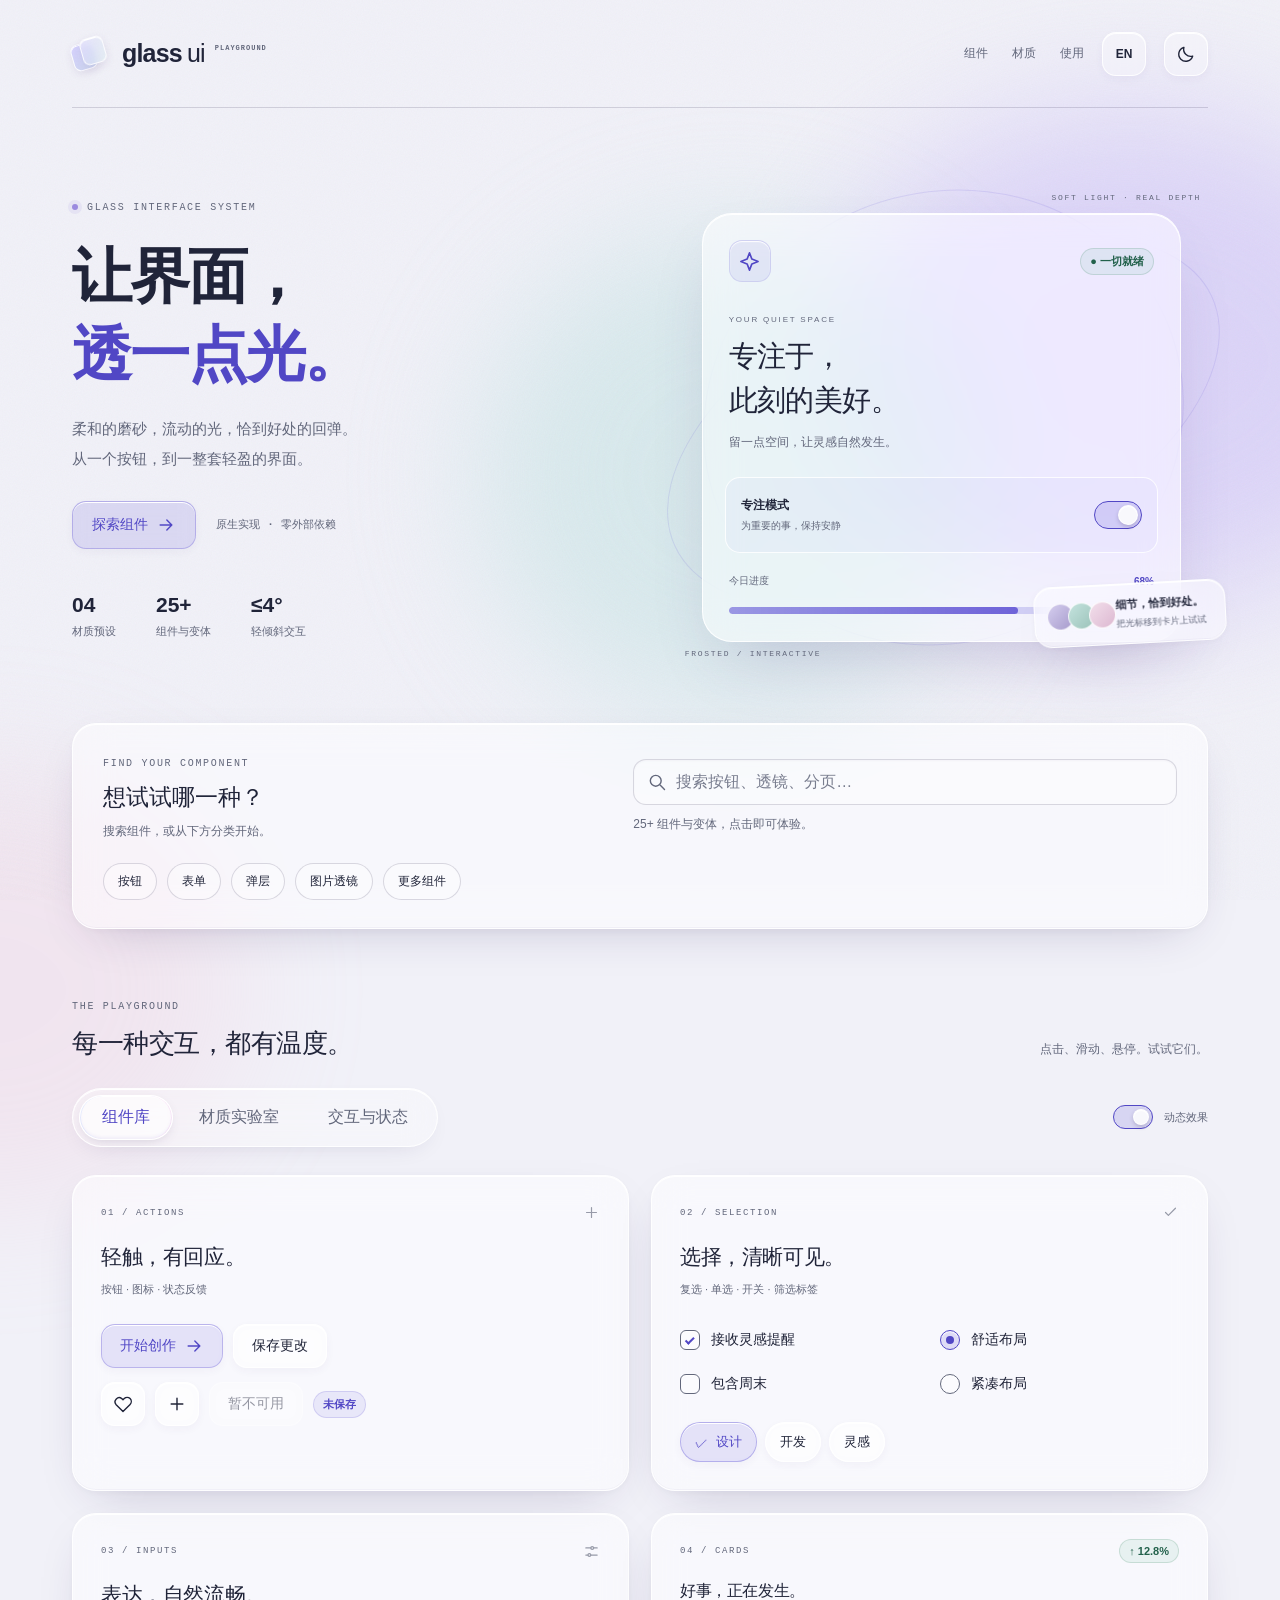
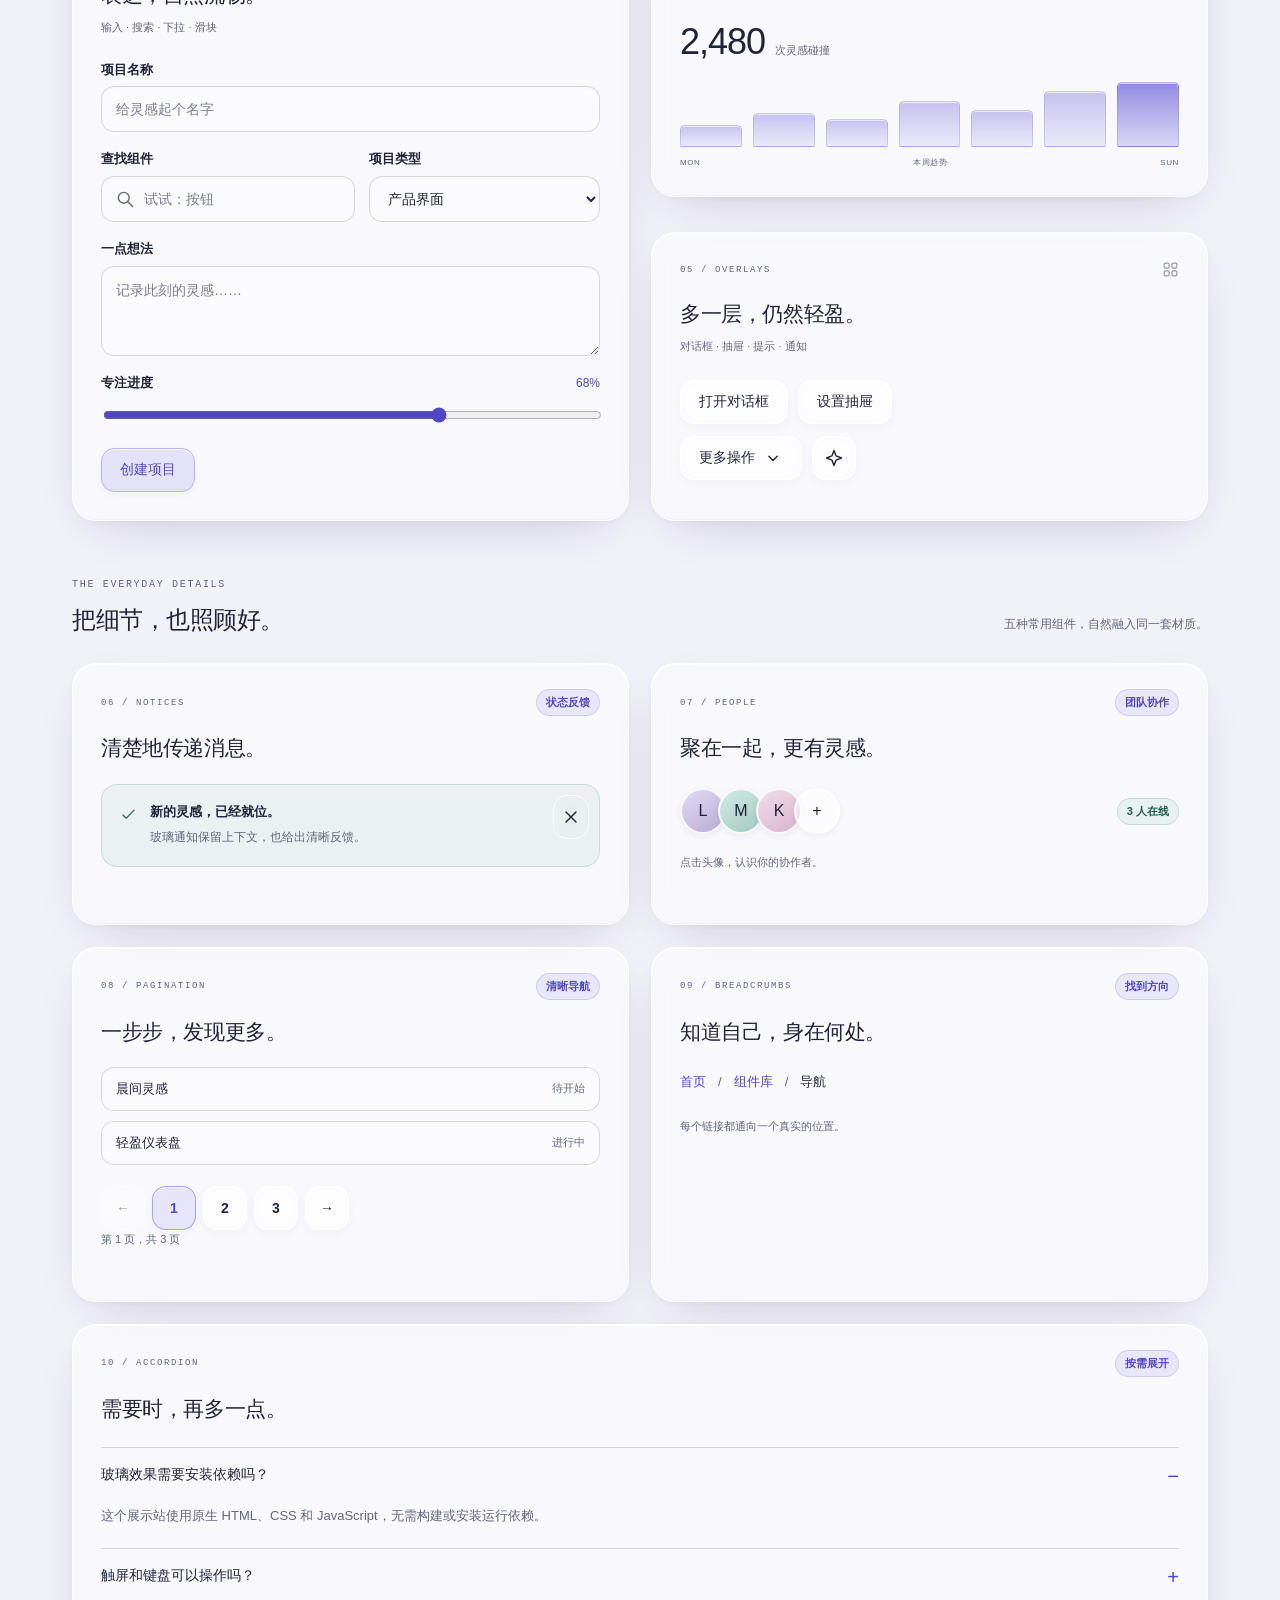
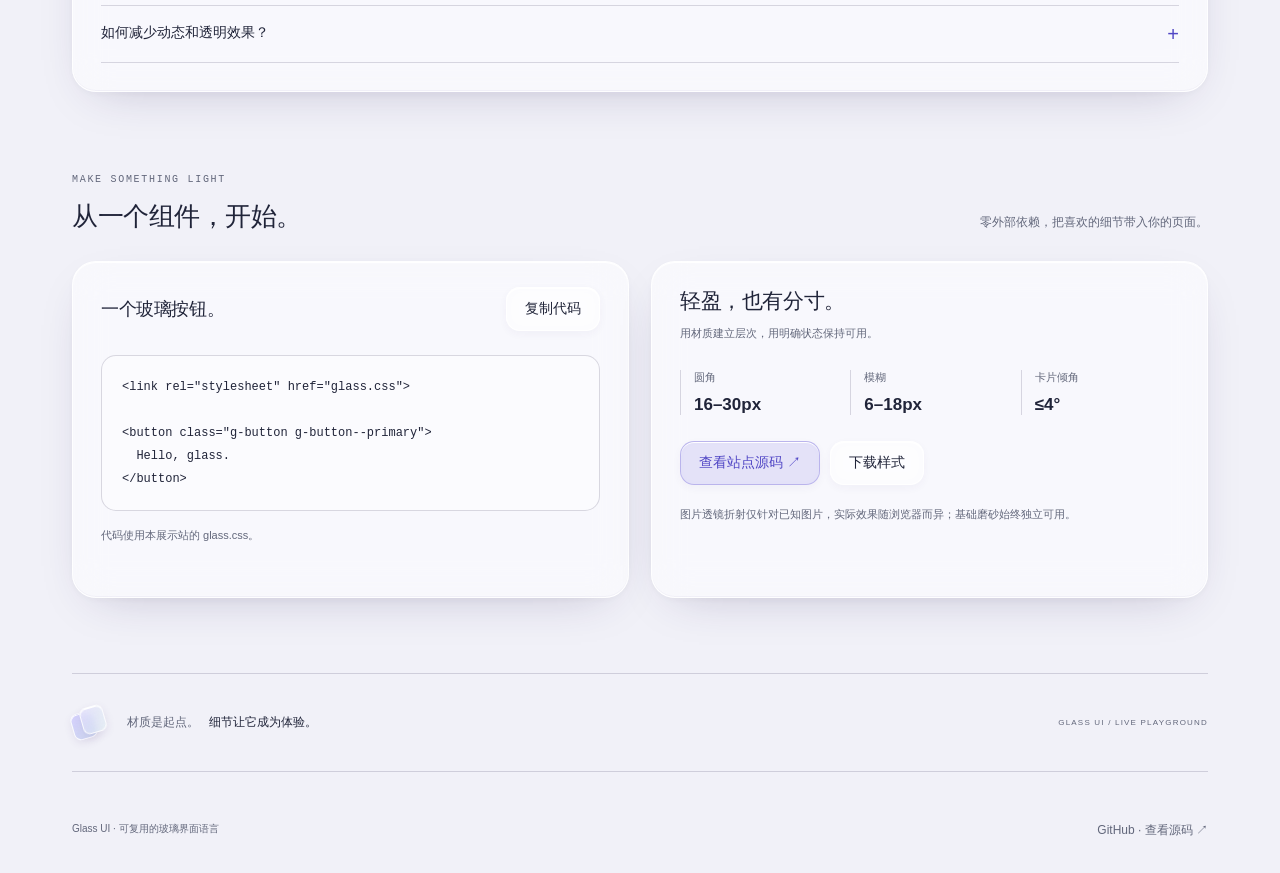
==== docs/index.html @ f2fa5963 "Publish bilingual glass component showcase for GitHub Pages" ====
<!doctype html>
<html lang="zh-CN" data-theme="light" data-material="frosted">
<head>
  <meta charset="utf-8">
  <meta name="viewport" content="width=device-width,initial-scale=1">
  <meta name="color-scheme" content="light dark">
  <meta name="description" content="Glass UI：可交互的磨砂、液态与染色玻璃组件样板。">
  <title>Glass UI · 玻璃组件交互展厅</title>
  <link rel="icon" href="data:image/svg+xml,%3Csvg xmlns='http://www.w3.org/2000/svg' viewBox='0 0 40 40'%3E%3Crect x='6' y='6' width='28' height='28' rx='9' fill='%23887be0'/%3E%3Cpath d='M13 21h14M20 14v14' stroke='white' stroke-width='2'/%3E%3C/svg%3E">
  <link rel="stylesheet" href="glass.css">
  <link rel="stylesheet" href="demo.css">
  <link rel="stylesheet" href="site.css">
  <script src="lens-map.js" defer></script>
  <script src="glass.js" defer></script>
  <script src="image-lens.js" defer></script>
  <script src="demo.js" defer></script>
  <script src="locale.js" defer></script>
  <script src="site.js" defer></script>
</head>
<body>
  <svg class="icon-sprite" aria-hidden="true" xmlns="http://www.w3.org/2000/svg">
    <symbol id="i-arrow" viewBox="0 0 24 24"><path d="M5 12h14m-6-6 6 6-6 6"/></symbol>
    <symbol id="i-spark" viewBox="0 0 24 24"><path d="m12 3 2.5 6.5L21 12l-6.5 2.5L12 21l-2.5-6.5L3 12l6.5-2.5Z"/></symbol>
    <symbol id="i-sun" viewBox="0 0 24 24"><circle cx="12" cy="12" r="4"/><path d="M12 2v2m0 16v2M2 12h2m16 0h2M5 5l1 1m12 12 1 1M5 19l1-1M18 6l1-1"/></symbol>
    <symbol id="i-moon" viewBox="0 0 24 24"><path d="M20 14.5A8.5 8.5 0 0 1 9.5 4 8.5 8.5 0 1 0 20 14.5Z"/></symbol>
    <symbol id="i-search" viewBox="0 0 24 24"><circle cx="10.5" cy="10.5" r="6.5"/><path d="m16 16 5 5"/></symbol>
    <symbol id="i-heart" viewBox="0 0 24 24"><path d="M20.5 5.5a5 5 0 0 0-7 0L12 7l-1.5-1.5a5 5 0 0 0-7 7L12 21l8.5-8.5a5 5 0 0 0 0-7Z"/></symbol>
    <symbol id="i-plus" viewBox="0 0 24 24"><path d="M5 12h14M12 5v14"/></symbol>
    <symbol id="i-check" viewBox="0 0 24 24"><path d="m5 12 4 4L19 6"/></symbol>
    <symbol id="i-sliders" viewBox="0 0 24 24"><path d="M4 7h7m4 0h5M4 17h3m4 0h9"/><circle cx="13" cy="7" r="2"/><circle cx="9" cy="17" r="2"/></symbol>
    <symbol id="i-grid" viewBox="0 0 24 24"><rect x="3" y="3" width="7" height="7" rx="2"/><rect x="14" y="3" width="7" height="7" rx="2"/><rect x="3" y="14" width="7" height="7" rx="2"/><rect x="14" y="14" width="7" height="7" rx="2"/></symbol>
    <symbol id="i-chevron" viewBox="0 0 24 24"><path d="m7 10 5 5 5-5"/></symbol>
    <symbol id="i-close" viewBox="0 0 24 24"><path d="m6 6 12 12M18 6 6 18"/></symbol>
  </svg>
  <div class="ambient" aria-hidden="true"><i></i><i></i><i></i></div>
  <a class="skip-link g-button" href="#showcase">跳到组件展示</a>
  <div class="page-shell">
    <header class="site-header">
      <a href="#top" class="wordmark" aria-label="Glass UI 首页"><span class="brand-mark" aria-hidden="true"><i></i><i></i></span>glass<span class="wordmark-light">ui</span><span class="version">PLAYGROUND</span></a>
      <div class="header-right"><nav class="header-nav" aria-label="主导航"><a href="#showcase" data-open-panel="components">组件</a><a href="#showcase" data-open-panel="materials">材质</a><a href="#usage">使用</a></nav><button class="g-button language-button" id="language-toggle" type="button" lang="en" aria-label="Switch to English">EN</button><button class="g-icon-button" id="theme-toggle" type="button" aria-label="切换深色主题" aria-pressed="false"><svg class="g-icon"><use href="#i-moon"/></svg></button></div>
    </header>
    <main id="top">
      <section class="hero" aria-labelledby="hero-title">
        <div class="hero-copy">
          <span class="eyebrow"><i></i> GLASS INTERFACE SYSTEM</span>
          <h1 id="hero-title">让界面，<br><span>透一点光。</span></h1>
          <p class="hero-description">柔和的磨砂，流动的光，恰到好处的回弹。<br>从一个按钮，到一整套轻盈的界面。</p>
          <div class="hero-actions"><a href="#showcase" class="g-button g-button--primary">探索组件 <svg class="g-icon"><use href="#i-arrow"/></svg></a><span class="hero-meta">原生实现 <b>·</b> 零外部依赖</span></div>
          <div class="hero-stats"><div><strong>04</strong><span>材质预设</span></div><div><strong>25+</strong><span>组件与变体</span></div><div><strong>≤4°</strong><span>轻倾斜交互</span></div></div>
        </div>
        <div class="hero-preview" aria-label="玻璃卡片交互预览">
          <div class="orbit orbit-one" aria-hidden="true"></div><div class="orbit orbit-two" aria-hidden="true"></div>
          <span class="floating-note note-top">SOFT LIGHT · REAL DEPTH</span>
          <div data-glass-card id="hero-card">
            <article class="glass focus-card" data-glass-face>
              <span class="glass__light" aria-hidden="true"></span><span class="glass__edge" aria-hidden="true"></span>
              <div class="glass__content">
                <div class="row between"><span class="app-icon"><svg class="g-icon"><use href="#i-spark"/></svg></span><span class="g-badge g-badge--success">● 一切就绪</span></div>
                <div class="focus-copy"><span class="tiny-label">YOUR QUIET SPACE</span><h2>专注于，<br>此刻的美好。</h2><p>留一点空间，让灵感自然发生。</p></div>
                <div class="focus-setting"><div><strong>专注模式</strong><span>为重要的事，保持安静</span></div><label class="g-option"><input class="g-switch" id="focus-switch" type="checkbox" role="switch" checked aria-label="专注模式"></label></div>
                <div class="focus-progress"><div class="row between"><span>今日进度</span><strong id="focus-value">68%</strong></div><progress class="g-progress" id="focus-progress" value="68" max="100" aria-label="今日进度">68%</progress></div>
              </div>
            </article>
          </div>
          <div class="glass floating-tile"><div class="stacked-circles" aria-hidden="true"><i></i><i></i><i></i></div><div><strong>细节，恰到好处。</strong><span>把光标移到卡片上试试</span></div></div>
          <span class="floating-note note-bottom">FROSTED / INTERACTIVE</span>
        </div>
      </section>
      <section class="component-finder glass" aria-labelledby="finder-title">
        <div><span class="eyebrow">FIND YOUR COMPONENT</span><h2 id="finder-title">想试试哪一种？</h2><p>搜索组件，或从下方分类开始。</p></div>
        <div class="finder-input"><label class="sr-only" for="component-search">搜索所有组件</label><div class="g-search"><svg class="g-icon"><use href="#i-search"/></svg><input class="g-input" id="component-search" type="search" placeholder="搜索按钮、透镜、分页…" aria-controls="component-results" autocomplete="off"></div><p id="component-search-status" class="g-hint" role="status" aria-live="polite">25+ 组件与变体，点击即可体验。</p></div>
        <nav class="component-shortcuts" aria-label="组件快捷入口"><a href="#buttons-title" data-open-panel="components">按钮</a><a href="#form-title" data-open-panel="components">表单</a><a href="#overlay-title" data-open-panel="components">弹层</a><a href="#lens-experiment" data-open-panel="materials">图片透镜</a><a href="#extended-title" data-open-panel="components">更多组件</a></nav>
        <ul id="component-results" class="component-results" hidden></ul>
      </section>
      <section class="showcase" id="showcase" aria-labelledby="showcase-title">
        <div class="section-heading"><div><span class="eyebrow">THE PLAYGROUND</span><h2 id="showcase-title">每一种交互，都有温度。</h2></div><p>点击、滑动、悬停。试试它们。</p></div>
        <div class="showcase-toolbar">
          <div class="g-segment" data-glass-tabs role="tablist" aria-label="展示分类" id="main-tabs">
            <span class="g-segment__pill" data-glass-pill aria-hidden="true"></span>
            <button type="button" role="tab" id="tab-components" aria-controls="panel-components" aria-selected="true">组件库</button>
            <button type="button" role="tab" id="tab-materials" aria-controls="panel-materials" aria-selected="false" tabindex="-1">材质实验室</button>
            <button type="button" role="tab" id="tab-motion" aria-controls="panel-motion" aria-selected="false" tabindex="-1">交互与状态</button>
          </div>
          <label class="motion-control g-option"><input class="g-switch" type="checkbox" id="motion-toggle" checked role="switch"><span>动态效果</span></label>
        </div>
        <div role="tabpanel" id="panel-components" aria-labelledby="tab-components" tabindex="0">
          <div class="component-grid">
            <section class="glass specimen" aria-labelledby="buttons-title"><div class="specimen-top"><span>01 / ACTIONS</span><svg class="g-icon"><use href="#i-plus"/></svg></div><h3 id="buttons-title">轻触，有回应。</h3><p>按钮 · 图标 · 状态反馈</p>
              <div class="sample-stack"><div class="row wrap"><button class="g-button g-button--primary" type="button" data-toast="新的灵感已收藏。">开始创作 <svg class="g-icon"><use href="#i-arrow"/></svg></button><button class="g-button" type="button" id="save-button">保存更改</button></div>
              <div class="row wrap"><button class="g-icon-button" id="favorite-button" type="button" aria-label="收藏此组件" aria-pressed="false"><svg class="g-icon"><use href="#i-heart"/></svg></button><button class="g-icon-button" type="button" data-toast="已添加一个新项目。" aria-label="添加项目"><svg class="g-icon"><use href="#i-plus"/></svg></button><button class="g-button" type="button" disabled>暂不可用</button><span class="g-badge" id="saved-state">未保存</span></div></div>
            </section>
            <section class="glass specimen" aria-labelledby="options-title"><div class="specimen-top"><span>02 / SELECTION</span><svg class="g-icon"><use href="#i-check"/></svg></div><h3 id="options-title">选择，清晰可见。</h3><p>复选 · 单选 · 开关 · 筛选标签</p>
              <div class="options-grid"><div><label class="g-option"><input id="notify-check" type="checkbox" checked>接收灵感提醒</label><label class="g-option"><input type="checkbox">包含周末</label></div><fieldset class="reset-fieldset"><legend class="sr-only">卡片密度</legend><label class="g-option"><input type="radio" name="density" value="comfortable" checked>舒适布局</label><label class="g-option"><input type="radio" name="density" value="compact">紧凑布局</label></fieldset></div>
              <fieldset class="reset-fieldset"><legend class="sr-only">展示内容筛选</legend><div class="g-choice-row"><label class="g-chip"><input class="sr-only" type="checkbox" checked>设计</label><label class="g-chip"><input class="sr-only" type="checkbox">开发</label><label class="g-chip"><input class="sr-only" type="checkbox">灵感</label></div></fieldset>
            </section>
            <section class="glass specimen form-specimen" aria-labelledby="form-title"><div class="specimen-top"><span>03 / INPUTS</span><svg class="g-icon"><use href="#i-sliders"/></svg></div><h3 id="form-title">表达，自然流畅。</h3><p>输入 · 搜索 · 下拉 · 滑块</p>
              <form id="demo-form" novalidate><div class="g-field"><label for="name-input">项目名称</label><input class="g-input" id="name-input" name="project" autocomplete="off" placeholder="给灵感起个名字" required aria-describedby="name-error"><p class="g-error" id="name-error"></p></div>
                <div class="two-fields"><div class="g-field"><label for="search-input">查找组件</label><div class="g-search"><svg class="g-icon"><use href="#i-search"/></svg><input class="g-input" id="search-input" type="search" placeholder="试试：按钮"></div></div><div class="g-field"><label for="project-type">项目类型</label><select class="g-select" id="project-type" name="type"><option>产品界面</option><option>个人主页</option><option>移动应用</option></select></div></div>
                <div class="g-field"><label for="notes-input">一点想法</label><textarea class="g-textarea" id="notes-input" name="notes" placeholder="记录此刻的灵感……"></textarea></div>
                <div class="g-field"><div class="row between"><label class="g-label" for="progress-range">专注进度</label><output for="progress-range" id="range-value">68%</output></div><input class="g-range" id="progress-range" type="range" min="0" max="100" value="68"></div>
                <div class="row between"><button class="g-button g-button--primary" type="submit">创建项目</button><output id="form-result" class="g-hint" aria-live="polite"></output></div>
              </form>
            </section>
            <div class="card-column">
              <div data-glass-card id="stat-card"><section class="glass specimen metric-card" data-glass-face aria-labelledby="card-title"><span class="glass__light" aria-hidden="true"></span><span class="glass__edge" aria-hidden="true"></span><div class="glass__content"><div class="specimen-top"><span>04 / CARDS</span><span class="g-badge g-badge--success">↑ 12.8%</span></div><h3 id="card-title">好事，正在发生。</h3><div class="metric"><strong>2,480</strong><span>次灵感碰撞</span></div><div class="bar-chart" aria-label="最近七天的灵感趋势"><i style="--bar:35%"></i><i style="--bar:53%"></i><i style="--bar:43%"></i><i style="--bar:72%"></i><i style="--bar:57%"></i><i style="--bar:87%"></i><i style="--bar:100%"></i></div><div class="row between chart-caption"><span>MON</span><span>本周趋势</span><span>SUN</span></div></div></section></div>
              <section class="glass specimen overlay-specimen" aria-labelledby="overlay-title"><div class="specimen-top"><span>05 / OVERLAYS</span><svg class="g-icon"><use href="#i-grid"/></svg></div><h3 id="overlay-title">多一层，仍然轻盈。</h3><p>对话框 · 抽屉 · 提示 · 通知</p><div class="row wrap"><button class="g-button" type="button" data-dialog="preview-dialog">打开对话框</button><button class="g-button" type="button" data-dialog="settings-drawer">设置抽屉</button></div><div class="row wrap overlay-bottom"><details class="g-menu" id="action-menu"><summary class="g-button">更多操作 <svg class="g-icon"><use href="#i-chevron"/></svg></summary><div class="glass g-menu__content"><button type="button" id="copy-settings">复制配置</button><button type="button" id="export-settings">导出配置</button><button type="button" data-toast="组件已重置为初始样式。" id="reset-style">重置样式</button></div></details><span class="g-tooltip-wrap"><button class="g-icon-button" type="button" aria-label="显示使用提示" aria-describedby="tip-content"><svg class="g-icon"><use href="#i-spark"/></svg></button><span class="glass g-tooltip" id="tip-content" role="tooltip">柔和的高光，来自光标的位置。</span></span></div></section>
            </div>
          </div>
          <section class="extended-section" aria-labelledby="extended-title"><div class="section-heading"><div><span class="eyebrow">THE EVERYDAY DETAILS</span><h2 id="extended-title">把细节，也照顾好。</h2></div><p>五种常用组件，自然融入同一套材质。</p></div>
            <div class="extension-grid">
              <section class="glass specimen" id="notice-demo"><div class="specimen-top"><span>06 / NOTICES</span><span class="g-badge">状态反馈</span></div><h3>清楚地传递消息。</h3><div id="notice-banner" class="notice-banner"><svg class="g-icon"><use href="#i-check"/></svg><div><strong>新的灵感，已经就位。</strong><p>玻璃通知保留上下文，也给出清晰反馈。</p></div><button id="dismiss-notice" class="g-icon-button" type="button" aria-label="关闭通知"><svg class="g-icon"><use href="#i-close"/></svg></button></div><button id="restore-notice" class="g-button" type="button" hidden>重新显示通知</button></section>
              <section class="glass specimen" id="people-demo"><div class="specimen-top"><span>07 / PEOPLE</span><span class="g-badge">团队协作</span></div><h3>聚在一起，更有灵感。</h3><div class="people-row"><div class="avatar-group" role="group" aria-label="团队成员"><button class="avatar" type="button" data-person="Lin" aria-label="查看 Lin">L</button><button class="avatar" type="button" data-person="Mia" aria-label="查看 Mia">M</button><button class="avatar" type="button" data-person="Kai" aria-label="查看 Kai">K</button><button class="avatar avatar-more" id="invite-person" type="button" aria-label="邀请成员">+</button></div><span class="g-badge g-badge--success">3 人在线</span></div><p class="g-hint" id="person-detail" role="status" aria-live="polite">点击头像，认识你的协作者。</p></section>
              <section class="glass specimen" id="pagination-demo"><div class="specimen-top"><span>08 / PAGINATION</span><span class="g-badge">清晰导航</span></div><h3>一步步，发现更多。</h3><ul class="project-list" id="project-list" aria-live="polite"></ul><nav class="pagination" aria-label="示例分页"><button class="g-icon-button" id="page-prev" type="button" aria-label="上一页">←</button><button class="g-button" type="button" data-page="1" aria-current="page">1</button><button class="g-button" type="button" data-page="2">2</button><button class="g-button" type="button" data-page="3">3</button><button class="g-icon-button" id="page-next" type="button" aria-label="下一页">→</button></nav><p class="g-hint" id="page-status" role="status">第 1 页，共 3 页</p></section>
              <section class="glass specimen" id="breadcrumb-demo"><div class="specimen-top"><span>09 / BREADCRUMBS</span><span class="g-badge">找到方向</span></div><h3>知道自己，身在何处。</h3><nav class="breadcrumbs" aria-label="面包屑导航"><a href="#top">首页</a><span aria-hidden="true">/</span><a href="#showcase" data-open-panel="components">组件库</a><span aria-hidden="true">/</span><span aria-current="page">导航</span></nav><p class="g-hint">每个链接都通向一个真实的位置。</p></section>
              <section class="glass specimen accordion-specimen" id="accordion-demo"><div class="specimen-top"><span>10 / ACCORDION</span><span class="g-badge">按需展开</span></div><h3>需要时，再多一点。</h3><div class="accordion"><details open><summary>玻璃效果需要安装依赖吗？</summary><p>这个展示站使用原生 HTML、CSS 和 JavaScript，无需构建或安装运行依赖。</p></details><details><summary>触屏和键盘可以操作吗？</summary><p>按钮、表单、导航和弹层都保留原生语义，触屏无需悬停，键盘可通过 Tab 和方向键操作。</p></details><details><summary>如何减少动态和透明效果？</summary><p>在“交互与状态”中选择静态质量或实色表面；系统的减少动态与高对比偏好也会生效。</p></details></div></section>
            </div>
          </section>
          <div class="search-results glass" id="search-results" hidden role="status" aria-live="polite"></div>
        </div>
        <div role="tabpanel" id="panel-materials" aria-labelledby="tab-materials" tabindex="0" hidden>
          <div class="materials-grid"><section class="glass specimen"><div class="specimen-top"><span>THE MATERIAL PALETTE</span><svg class="g-icon"><use href="#i-spark"/></svg></div><h3>同一束光，四种质感。</h3><p>选择预设，整页组件同步变化。</p><fieldset class="reset-fieldset material-options"><legend class="sr-only">选择玻璃材质</legend><label><input type="radio" name="material" value="frosted" checked><span class="material-swatch swatch-frost"></span><strong>磨砂</strong><small>安静、柔和、适合内容</small></label><label><input type="radio" name="material" value="clear"><span class="material-swatch swatch-clear"></span><strong>清透</strong><small>轻盈、通透、边缘更鲜明</small></label><label><input type="radio" name="material" value="tinted"><span class="material-swatch swatch-tint"></span><strong>染色</strong><small>淡紫色调，统一品牌感</small></label><label><input type="radio" name="material" value="prism"><span class="material-swatch swatch-prism"></span><strong>棱镜</strong><small>窄幅彩边，点到为止</small></label></fieldset>
            <div class="g-field"><div class="row between"><label for="blur-range" class="g-label">背景模糊</label><output id="blur-value" for="blur-range">18px</output></div><input class="g-range" id="blur-range" type="range" min="0" max="32" value="18"></div><div class="g-field"><div class="row between"><label for="glow-range" class="g-label">追光强度</label><output id="glow-value" for="glow-range">13%</output></div><input class="g-range" id="glow-range" type="range" min="0" max="30" value="13"></div>
          </section><section class="glass specimen lens-specimen"><div class="specimen-top"><span>EDGE REFRACTION</span><span class="g-badge">可选增强</span></div><h3>看见，玻璃的边缘。</h3><p>移动光标，或用滑块控制透镜的位置。</p>
            <div class="lens-experiment" id="lens-experiment"><img data-glass-source src="grid.svg" alt="用于对比折射的网格与文字背景" width="700" height="240"><div class="lens-window" data-glass-lens aria-hidden="true"></div></div>
            <div class="g-field"><div class="row between"><label for="lens-position">透镜水平位置</label><output id="lens-position-value" for="lens-position">50%</output></div><input id="lens-position" class="g-range" type="range" min="0" max="100" value="50"></div>
            <label class="g-option row between"><span>SVG 边缘折射</span><input id="refraction-toggle" class="g-switch" type="checkbox" role="switch"></label><p class="g-hint" id="lens-status" role="status">增强已关闭。上方为已知 SVG 背景的对照实验。</p><p class="technical-note">图片透镜只处理这张已知背景。该开关也尝试开启导航胶囊的背景位移，后者需要单独确认浏览器支持。</p></section></div>
        </div>
        <div role="tabpanel" id="panel-motion" aria-labelledby="tab-motion" tabindex="0" hidden>
          <div class="motion-grid"><section class="glass specimen"><div class="specimen-top"><span>LIQUID SELECTION</span><span class="g-badge">点击 / 键盘</span></div><h3>从这里，轻轻到那里。</h3><p>连续切换，观察前缘伸展与到位回弹。</p><div class="navigation-demo"><div class="g-segment navigation-segment" data-glass-tabs role="tablist" aria-label="导航交互演示" id="demo-tabs"><span class="g-segment__pill" data-glass-pill aria-hidden="true"></span><button type="button" role="tab" id="demo-home" aria-controls="demo-home-panel" aria-selected="true"><svg class="g-icon"><use href="#i-grid"/></svg>功能</button><button type="button" role="tab" id="demo-settings" aria-controls="demo-settings-panel" aria-selected="false" tabindex="-1"><svg class="g-icon"><use href="#i-sliders"/></svg>高级设置</button><button type="button" role="tab" id="demo-mine" aria-controls="demo-mine-panel" aria-selected="false" tabindex="-1"><svg class="g-icon"><use href="#i-heart"/></svg>我的</button></div></div><div class="demo-panel" role="tabpanel" id="demo-home-panel" aria-labelledby="demo-home">所有功能，井然有序。<span>同一个胶囊在不同宽度的选项间移动。</span></div><div class="demo-panel" role="tabpanel" id="demo-settings-panel" aria-labelledby="demo-settings" hidden>精细调节，刚刚好。<span>动画途中再次点击，会从当前位置继续。</span></div><div class="demo-panel" role="tabpanel" id="demo-mine-panel" aria-labelledby="demo-mine" hidden>留给自己的小空间。<span>方向键、Home 和 End 也可以切换。</span></div></section>
          <section class="glass specimen"><div class="specimen-top"><span>EVERY STATE MATTERS</span><svg class="g-icon"><use href="#i-check"/></svg></div><h3>好看，也好用。</h3><p>聚焦、错误、加载与禁用都有明确反馈。</p><ul class="state-list"><li><span class="state-dot"></span><div><strong>键盘可达</strong><p>Tab 聚焦，Space 操作，焦点环始终可见。</p></div></li><li><span class="state-dot"></span><div><strong>尊重动态偏好</strong><p id="motion-status">动态效果已开启。系统减少动态偏好同样生效。</p></div></li><li><span class="state-dot"></span><div><strong>基础效果独立可用</strong><p>没有背景模糊时，以实色表面维持层次。</p></div></li></ul>
            <div class="g-field"><label for="quality-select">效果质量</label><select class="g-select" id="quality-select"><option value="full">完整效果</option><option value="balanced">均衡：降低模糊，关闭折射</option><option value="static">静态：关闭动态和透明</option></select></div>
            <label class="g-option"><input class="g-switch" id="transparency-toggle" type="checkbox" role="switch">提高可读性，使用实色表面</label>
            <label class="g-option"><input class="g-switch" id="fallback-toggle" type="checkbox" role="switch">模拟无模糊降级</label><button class="g-button" type="button" data-toast="这是一条玻璃通知。状态已清晰传达。">试一条通知 <svg class="g-icon"><use href="#i-arrow"/></svg></button></section>
            <section class="glass specimen"><div class="specimen-top"><span>VERTICAL SELECTION</span><span class="g-badge">方向键 / Home / End</span></div><h3>换个方向，同样自然。</h3><div class="vertical-demo"><div class="g-segment" data-glass-tabs role="tablist" aria-orientation="vertical" aria-label="纵向设置" id="vertical-tabs"><span class="g-segment__pill" data-glass-pill aria-hidden="true"></span><button type="button" role="tab" id="vertical-general" aria-controls="vertical-general-panel" aria-selected="true">通用设置</button><button type="button" role="tab" id="vertical-disabled" aria-controls="vertical-disabled-panel" aria-selected="false" tabindex="-1" disabled>暂不可用</button><button type="button" role="tab" id="vertical-appearance" aria-controls="vertical-appearance-panel" aria-selected="false" tabindex="-1">外观与主题</button></div><div><div role="tabpanel" id="vertical-general-panel" aria-labelledby="vertical-general">用上下方向键切换。<p class="g-hint">禁用项会被跳过。</p></div><div role="tabpanel" id="vertical-disabled-panel" aria-labelledby="vertical-disabled" hidden>暂不可用</div><div role="tabpanel" id="vertical-appearance-panel" aria-labelledby="vertical-appearance" hidden>保持同一套材质语言。<p class="g-hint">纵向移动也保留连续弹簧状态。</p></div></div></div></section>
          </div>
        </div>
      </section>
      <section class="usage-section" id="usage" aria-labelledby="usage-title"><div class="section-heading"><div><span class="eyebrow">MAKE SOMETHING LIGHT</span><h2 id="usage-title">从一个组件，开始。</h2></div><p>零外部依赖，把喜欢的细节带入你的页面。</p></div><div class="usage-grid"><section class="glass specimen"><div class="row between"><h3>一个玻璃按钮。</h3><button class="g-button" id="copy-code" type="button">复制代码</button></div><pre class="code-sample"><code id="usage-code">&lt;link rel="stylesheet" href="glass.css"&gt;

&lt;button class="g-button g-button--primary"&gt;
  Hello, glass.
&lt;/button&gt;</code></pre><p id="copy-status" class="g-hint" role="status" aria-live="polite">代码使用本展示站的 glass.css。</p></section><section class="glass specimen"><h3>轻盈，也有分寸。</h3><p>用材质建立层次，用明确状态保持可用。</p><div class="token-list"><div><span>圆角</span><strong>16–30px</strong></div><div><span>模糊</span><strong>6–18px</strong></div><div><span>卡片倾角</span><strong>≤4°</strong></div></div><div class="row wrap"><a class="g-button g-button--primary" href="https://github.com/aivos-xie/glass-ui" target="_blank" rel="noopener">查看站点源码 ↗</a><a class="g-button" href="glass.css" download>下载样式</a></div><p class="usage-note">图片透镜折射仅针对已知图片，实际效果随浏览器而异；基础磨砂始终独立可用。</p></section></div></section>
      <section class="closing"><span class="brand-mark" aria-hidden="true"><i></i><i></i></span><p>材质是起点。<strong>细节让它成为体验。</strong></p><span>GLASS UI / LIVE PLAYGROUND</span></section>
    </main>
    <footer><span>Glass UI · 可复用的玻璃界面语言</span><a href="https://github.com/aivos-xie/glass-ui" target="_blank" rel="noopener">GitHub · 查看源码 ↗</a></footer>
  </div>
  <dialog class="glass g-dialog" id="preview-dialog" aria-labelledby="dialog-title"><span class="eyebrow">A MOMENT OF CLARITY</span><h2 id="dialog-title">给灵感一点空间。</h2><p>这是一个真正可操作的玻璃对话框。按 Esc 关闭，或通过下方按钮返回。</p><div class="g-field"><label for="dialog-note">记下一句灵感</label><input class="g-input" id="dialog-note" placeholder="此刻，你想到了什么？"></div><form method="dialog"><button class="g-button" value="cancel">返回</button><button class="g-button g-button--primary" value="save">记住这一刻</button></form></dialog>
  <dialog class="glass g-dialog g-drawer" id="settings-drawer" aria-labelledby="drawer-title"><form method="dialog" class="drawer-close"><button class="g-icon-button" aria-label="关闭设置抽屉"><svg class="g-icon"><use href="#i-close"/></svg></button></form><span class="eyebrow">MAKE IT YOURS</span><h2 id="drawer-title">你的偏好。</h2><p>少一点打扰，多一点从容。</p><label class="g-option row between"><span>灵感提醒</span><input id="drawer-notify" class="g-switch" type="checkbox" checked role="switch"></label><label class="g-option row between"><span>深色主题</span><input id="drawer-theme" class="g-switch" type="checkbox" role="switch"></label><label class="g-option row between"><span>动态效果</span><input id="drawer-motion" class="g-switch" type="checkbox" checked role="switch"></label><div class="drawer-note"><svg class="g-icon"><use href="#i-spark"/></svg><p>这里的设置会立即应用到展示页。</p></div><form method="dialog"><button class="g-button g-button--primary">完成</button></form></dialog>
  <div class="glass g-toast" id="toast" role="status" aria-live="polite" aria-atomic="true"></div>
</body>
</html>
---- docs/glass.css ----
/* Glass UI: reusable, framework-independent foundation. */
:root {
  color-scheme: light;
  --g-ink: #202439;
  --g-muted: #62677b;
  --g-accent: #5147c5;
  --g-accent-rgb: 93, 80, 211;
  --g-bg: #f1f1f8;
  --g-surface: rgba(255, 255, 255, .52);
  --g-solid: #f8f8fc;
  --g-subtle: rgba(255, 255, 255, .33);
  --g-border: rgba(255, 255, 255, .86);
  --g-outline: rgba(76, 70, 108, .2);
  --g-highlight: rgba(255, 255, 255, .96);
  --g-shadow: 0 16px 48px -24px rgba(45, 33, 90, .28), 0 2px 8px rgba(45, 33, 90, .035);
  --g-blur: 18px;
  --g-radius: 24px;
  --g-glow: .13;
  --g-focus: #5d4adb;
  --g-error: #a82d4c;
  --g-success: #22614b;
  --g-speed: 180ms;
}
:root[data-theme="dark"] {
  color-scheme: dark;
  --g-ink: #f2f0ff;
  --g-muted: #bbb8d2;
  --g-accent: #c4b9ff;
  --g-accent-rgb: 183, 157, 255;
  --g-bg: #151526;
  --g-surface: rgba(37, 36, 60, .64);
  --g-solid: #29283e;
  --g-subtle: rgba(255, 255, 255, .055);
  --g-border: rgba(235, 226, 255, .24);
  --g-outline: rgba(222, 214, 255, .22);
  --g-highlight: rgba(255, 255, 255, .45);
  --g-shadow: 0 18px 50px -20px rgba(0, 0, 0, .6), 0 2px 10px rgba(0, 0, 0, .12);
  --g-focus: #d0baff;
  --g-error: #ff9db4;
  --g-success: #8ce0b4;
}
[data-material="clear"] { --g-surface: rgba(255, 255, 255, .23); --g-blur: 6px; }
[data-theme="dark"][data-material="clear"] { --g-surface: rgba(36, 34, 59, .35); }
[data-material="tinted"] { --g-surface: rgba(179, 169, 241, .26); --g-blur: 16px; }
[data-theme="dark"][data-material="tinted"] { --g-surface: rgba(105, 85, 164, .28); }
[data-material="prism"] { --g-surface: rgba(255, 255, 255, .28); --g-blur: 9px; }
[data-theme="dark"][data-material="prism"] { --g-surface: rgba(43, 38, 66, .4); }
*, *::before, *::after { box-sizing: border-box; }
[hidden] { display: none !important; }
button, input, select, textarea { font: inherit; }
button, a, input, select, textarea, summary { -webkit-tap-highlight-color: transparent; }
button { color: inherit; }
:where(button, a, input, select, textarea, summary, [tabindex]):focus-visible {
  outline: 2px solid var(--g-focus); outline-offset: 4px;
}
.sr-only {
  position: absolute; width: 1px; height: 1px; padding: 0; margin: -1px;
  overflow: hidden; clip-path: inset(50%); white-space: nowrap; border: 0;
}
.glass {
  position: relative; border-radius: var(--g-radius);
  background: var(--g-surface); border: 1px solid var(--g-border);
  -webkit-backdrop-filter: blur(var(--g-blur)) saturate(1.3);
  backdrop-filter: blur(var(--g-blur)) saturate(1.3);
  box-shadow: var(--g-shadow), inset 0 1px 0 var(--g-highlight), inset 0 -1px 0 rgba(100, 80, 160, .05);
}
.glass__content { position: relative; z-index: 2; }
[data-glass-card] { perspective: 1100px; min-width: 0; }
[data-glass-face] {
  transform: rotateX(var(--g-rx, 0deg)) rotateY(var(--g-ry, 0deg));
  transform-origin: center; overflow: hidden;
}
.glass__light, .glass__edge { position: absolute; inset: 0; border-radius: inherit; pointer-events: none; }
.glass__light {
  z-index: 1; opacity: var(--g-lit, 0);
  background: radial-gradient(160px circle at var(--g-mx, 50%) var(--g-my, 50%), rgba(255,255,255,var(--g-glow)), transparent 100%);
}
.glass__edge { z-index: 3; opacity: var(--g-lit, 0); padding: 1px; }
@supports (mask-composite: exclude) or (-webkit-mask-composite: xor) {
  .glass__edge {
    background: radial-gradient(135px circle at var(--g-mx, 50%) var(--g-my, 50%), rgba(255,255,255,.98), rgba(174,149,255,.5) 45%, transparent 100%);
    -webkit-mask: linear-gradient(#fff 0 0) content-box, linear-gradient(#fff 0 0);
    -webkit-mask-composite: xor;
    mask: linear-gradient(#fff 0 0) content-box, linear-gradient(#fff 0 0);
    mask-composite: exclude;
  }
}
[data-material="prism"] .glass { border-color: rgba(197, 191, 245, .62); }
[data-material="prism"] .glass::after {
  content: ""; position: absolute; inset: 0; border-radius: inherit; padding: 1px; pointer-events: none;
  background: linear-gradient(140deg, #ffffffd9, #98dfff99 26%, #f3aada80 48%, transparent 60%, #bc9dff88 83%, #ffffffcc);
  -webkit-mask: linear-gradient(#fff 0 0) content-box, linear-gradient(#fff 0 0);
  -webkit-mask-composite: xor;
  mask: linear-gradient(#fff 0 0) content-box, linear-gradient(#fff 0 0);
  mask-composite: exclude;
}
.g-button, .g-icon-button, .g-chip {
  position: relative;
  display: inline-flex; justify-content: center; align-items: center; gap: 8px;
  min-height: 44px; padding: 10px 18px; border-radius: 14px;
  border: 1px solid var(--g-border); background: var(--g-subtle); color: var(--g-ink);
  box-shadow: inset 0 1px 0 var(--g-highlight), 0 3px 8px rgba(65,45,110,.045);
  -webkit-backdrop-filter: blur(8px); backdrop-filter: blur(8px);
  text-decoration: none; font-size: 14px; font-weight: 580; cursor: pointer;
  white-space: nowrap; flex-shrink: 0;
  transition: background var(--g-speed), box-shadow var(--g-speed), transform var(--g-speed);
}
.g-button:hover, .g-icon-button:hover, .g-chip:hover { background: rgba(var(--g-accent-rgb), .12); box-shadow: inset 0 1px 0 var(--g-highlight), 0 4px 15px rgba(var(--g-accent-rgb),.12); }
.g-button:active, .g-icon-button:active, .g-chip:active { transform: scale(.98); }
.g-button--primary { background: rgba(var(--g-accent-rgb),.15); color: var(--g-accent); border-color: rgba(var(--g-accent-rgb),.3); }
.g-button--danger { color: var(--g-error); background: rgba(211,72,112,.09); }
.g-icon-button { width: 44px; padding: 10px; flex-shrink: 0; }
.g-icon { width: 20px; height: 20px; stroke: currentColor; stroke-width: 1.7; fill: none; stroke-linecap: round; stroke-linejoin: round; flex-shrink: 0; }
.g-button:disabled, .g-icon-button:disabled { opacity: .46; cursor: not-allowed; transform: none; box-shadow: none; }
.g-button[aria-busy="true"] { cursor: wait; opacity: .8; }
.g-button[aria-busy="true"]::before, .g-spinner { content: ""; width: 15px; height: 15px; border: 2px solid currentColor; border-right-color: transparent; border-radius: 50%; animation: g-spin .8s linear infinite; }
.g-button[aria-busy="true"]::before { position: absolute; left: 5px; width: 10px; height: 10px; }
@keyframes g-spin { to { transform: rotate(360deg); } }
.g-segment {
  display: flex; position: relative; isolation: isolate; gap: 3px; padding: 6px;
  width: fit-content; max-width: 100%; border-radius: 999px; overflow: hidden;
  background: var(--g-subtle); border: 1px solid var(--g-border);
  box-shadow: inset 0 1px 0 var(--g-highlight), 0 8px 28px -17px rgba(35,25,75,.24);
  -webkit-backdrop-filter: blur(var(--g-blur)); backdrop-filter: blur(var(--g-blur));
}
.g-segment [role="tab"] {
  z-index: 2; position: relative; flex: 0 0 auto; border: 0; background: none; cursor: pointer;
  min-height: 44px; padding: 12px 23px; border-radius: 999px; color: var(--g-muted); font-weight: 580;
  white-space: nowrap; transition: color var(--g-speed);
}
.g-segment [role="tab"][aria-selected="true"] { color: var(--g-accent); }
.g-segment [role="tab"]:focus-visible { outline-offset: -4px; }
.g-segment[aria-orientation="vertical"] { flex-direction: column; border-radius: 24px; }
.g-segment[aria-orientation="vertical"] [role="tab"] { text-align: left; justify-content: flex-start; border-radius: 18px; }
.g-segment[aria-orientation="vertical"] .g-segment__pill { transform: translateY(var(--g-pill-x, 6px)) scaleX(var(--g-pill-y, 1)); border-radius: 18px; }
.g-segment [role="tab"]:disabled { opacity: .5; cursor: not-allowed; }
.g-segment__pill {
  pointer-events: none; position: absolute; z-index: 1; left: 0; top: 6px; height: calc(100% - 12px);
  width: var(--g-pill-w, 0px); transform: translateX(var(--g-pill-x, 6px)) scaleY(var(--g-pill-y, 1));
  border-radius: 999px; overflow: hidden; background: var(--g-surface);
  border: 1px solid var(--g-highlight);
  box-shadow: inset 0 1px 1px var(--g-highlight), inset 0 -2px 3px rgba(var(--g-accent-rgb),.07), 0 4px 14px -6px rgba(36,25,70,.24);
  -webkit-backdrop-filter: blur(5px) saturate(1.35); backdrop-filter: blur(5px) saturate(1.35);
}
.g-segment__pill::after { content:""; position:absolute; inset:0; border-radius:inherit; box-shadow: inset 1px 0 0 rgba(202,216,255,.45), inset -1px 0 0 rgba(242,195,238,.4); }
[data-refraction="true"] .g-segment__pill {
  -webkit-backdrop-filter: var(--g-lens-filter, blur(5px)) blur(3px) saturate(1.3);
  backdrop-filter: var(--g-lens-filter, blur(5px)) blur(3px) saturate(1.3);
}
.g-field { display: grid; gap: 8px; font-size: 14px; }
.g-field > label, .g-label { font-size: 13px; font-weight: 600; }
.g-input, .g-select, .g-textarea {
  display: block; width: 100%; min-height: 46px; padding: 12px 14px;
  background: var(--g-subtle); color: var(--g-ink); border: 1px solid var(--g-outline); border-radius: 13px;
  box-shadow: inset 0 1px 2px rgba(45,35,85,.035); transition: border-color var(--g-speed), background var(--g-speed);
}
.g-input::placeholder, .g-textarea::placeholder { color: var(--g-muted); opacity: .85; }
.g-input:focus, .g-select:focus, .g-textarea:focus { border-color: var(--g-accent); background: rgba(var(--g-accent-rgb),.04); }
.g-input[aria-invalid="true"] { border-color: var(--g-error); }
.g-select option { color: var(--g-ink); background: var(--g-solid); }
.g-textarea { min-height: 90px; resize: vertical; line-height: 1.6; }
.g-hint { color: var(--g-muted); font-size: 12px; margin: 0; line-height: 1.6; min-width: 0; overflow-wrap: anywhere; }
.g-error { color: var(--g-error); font-size: 12px; min-height: 20px; margin: 0; }
.g-search { position: relative; }
.g-search .g-icon { position: absolute; left: 14px; top: 13px; color: var(--g-muted); pointer-events: none; }
.g-search input { padding-left: 42px; }
.g-option { display: flex; align-items: center; gap: 11px; font-size: 14px; min-height: 44px; cursor: pointer; }
.g-option input[type="checkbox"]:not([role="switch"]), .g-option input[type="radio"] {
  appearance: none; -webkit-appearance: none; width: 20px; height: 20px; flex-shrink: 0; margin: 0;
  border: 1px solid var(--g-muted); background: var(--g-subtle); border-radius: 6px;
  box-shadow: inset 0 1px 1px var(--g-highlight); display: grid; place-items: center; cursor: pointer;
}
.g-option input[type="radio"] { border-radius: 50%; }
.g-option input:checked { background: rgba(var(--g-accent-rgb),.17); border-color: var(--g-accent); }
.g-option input[type="checkbox"]:not([role="switch"]):checked::before {
  content: ""; width: 9px; height: 5px; border-left: 2px solid var(--g-accent); border-bottom: 2px solid var(--g-accent); transform: rotate(-45deg) translateY(-1px);
}
.g-option input[type="radio"]:checked::before { content: ""; width: 8px; height: 8px; border-radius: 50%; background: var(--g-accent); }
.g-option:has(input:disabled) { opacity: .5; cursor: not-allowed; }
.g-option input:disabled { cursor: not-allowed; }
.g-switch {
  appearance: none; -webkit-appearance: none; position: relative; margin: 0; flex-shrink: 0;
  width: 48px; height: 28px; border-radius: 999px; border: 1px solid var(--g-outline);
  background: rgba(var(--g-accent-rgb),.07); cursor: pointer; transition: background 220ms;
}
.g-switch::before {
  content: ""; position: absolute; top: 3px; left: 3px; width: 20px; height: 20px; border-radius: 50%;
  background: var(--g-solid); border: 1px solid var(--g-border); box-shadow: 0 2px 4px rgba(45,30,85,.22), inset 0 1px 0 #fff;
  transition: transform 300ms cubic-bezier(.2,1.45,.4,1);
}
.g-switch:checked { background: rgba(var(--g-accent-rgb),.55); border-color: rgba(var(--g-accent-rgb),.45); }
.g-switch:checked::before { transform: translateX(20px); }
.g-range { width: 100%; accent-color: var(--g-accent); height: 26px; cursor: pointer; }
.g-choice-row { display: flex; gap: 8px; flex-wrap: wrap; }
.g-chip { min-height: 40px; border-radius: 999px; padding: 8px 14px; font-size: 13px; }
.g-chip:has(input:checked) { color: var(--g-accent); background: rgba(var(--g-accent-rgb),.15); border-color: rgba(var(--g-accent-rgb),.35); }
.g-chip:has(input:focus-visible) { outline: 2px solid var(--g-focus); outline-offset: 3px; }
.g-chip:has(input:checked)::before { content: "✓"; }
.g-badge { display: inline-flex; align-items: center; gap: 5px; padding: 5px 9px; border-radius: 999px; color: var(--g-accent); font-size: 11px; font-weight: 600; background: rgba(var(--g-accent-rgb),.1); border: 1px solid rgba(var(--g-accent-rgb),.18); }
.g-badge--success { color: var(--g-success); background: rgba(80,180,135,.1); border-color: rgba(70,140,105,.2); }
.g-progress { width: 100%; height: 7px; border: 0; border-radius: 99px; overflow: hidden; background: rgba(var(--g-accent-rgb),.12); accent-color: var(--g-accent); }
.g-progress::-webkit-progress-bar { background: rgba(var(--g-accent-rgb),.12); border-radius: 99px; }
.g-progress::-webkit-progress-value { background: linear-gradient(90deg, rgba(var(--g-accent-rgb),.45), rgba(var(--g-accent-rgb),.85)); border-radius: 99px; }
.g-progress::-moz-progress-bar { background: rgba(var(--g-accent-rgb),.65); border-radius: 99px; }
.g-menu { position: relative; display: inline-block; }
.g-menu summary { list-style: none; }
.g-menu summary::-webkit-details-marker { display: none; }
.g-menu__content {
  position: absolute; top: calc(100% + 8px); left: 0; z-index: 30; width: 200px; padding: 7px;
  border-radius: 18px; background: var(--g-solid);
}
.g-menu__content button { width: 100%; text-align: left; border: 0; background: none; border-radius: 10px; padding: 12px; cursor: pointer; }
.g-menu__content button:hover { background: rgba(var(--g-accent-rgb),.1); }
.g-tooltip-wrap { position: relative; display: inline-flex; }
.g-tooltip { visibility: hidden; opacity: 0; position: absolute; bottom: calc(100% + 12px); left: 50%; transform: translateX(-50%); min-width: 180px; max-width: 230px; padding: 10px 13px; border-radius: 12px; font-size: 12px; background: var(--g-solid); color: var(--g-ink); z-index: 20; pointer-events: none; transition: opacity 140ms; }
.g-tooltip-wrap:hover .g-tooltip, .g-tooltip-wrap:focus-within .g-tooltip { visibility: visible; opacity: 1; }
.g-tooltip-wrap[data-dismissed] .g-tooltip { visibility: hidden; opacity: 0; }
.g-dialog { color: var(--g-ink); width: min(440px, calc(100% - 32px)); padding: 28px; max-height: calc(100dvh - 48px); overflow-y: auto; }
.g-dialog::backdrop { background: rgba(28,25,51,.28); -webkit-backdrop-filter: blur(5px); backdrop-filter: blur(5px); }
.g-dialog[open] { animation: g-enter 240ms cubic-bezier(.2,.8,.2,1); }
.g-dialog h2 { margin: 0 0 12px; font-size: 24px; }
.g-dialog p { line-height: 1.8; color: var(--g-muted); font-size: 14px; }
.g-dialog form[method="dialog"] { display: flex; justify-content: flex-end; gap: 10px; margin-top: 24px; }
.g-drawer { height: 100dvh; max-height: 100dvh; width: min(400px,calc(100% - 24px)); margin: 0 0 0 auto; border-radius: 24px 0 0 24px; padding: 30px; }
.g-drawer[open] { animation: g-drawer-in 280ms cubic-bezier(.2,.8,.2,1); }
@keyframes g-enter { from { opacity: 0; transform: translateY(12px) scale(.98); } }
@keyframes g-drawer-in { from { transform: translateX(100%); } }
.g-toast {
  position: fixed; z-index: 100; bottom: 28px; left: 50%; transform: translateX(-50%);
  display: flex; align-items: center; gap: 12px; max-width: min(440px,calc(100vw - 32px)); padding: 14px 20px;
  background: var(--g-solid); font-size: 14px;
}
.g-toast:empty { display: none; }
.g-toast:not(:empty) { animation: g-enter-toast 200ms ease-out; }
@keyframes g-enter-toast { from { opacity: 0; margin-bottom: -8px; } }
[data-glass-motion="off"] *, [data-glass-motion="off"] *::before, [data-glass-motion="off"] *::after { animation: none !important; transition: none !important; scroll-behavior: auto !important; }
[data-glass-motion="off"] [data-glass-face] { transform: none !important; }
[data-glass-motion="off"] .g-segment__pill { -webkit-backdrop-filter: blur(5px); backdrop-filter: blur(5px); }
@supports not ((backdrop-filter: blur(1px)) or (-webkit-backdrop-filter: blur(1px))) {
  .glass, .g-segment, .g-segment__pill, .g-menu__content, .g-tooltip { background: var(--g-solid); }
}
[data-no-blur] .glass, [data-no-blur] .g-segment, [data-no-blur] .g-segment__pill { -webkit-backdrop-filter: none !important; backdrop-filter: none !important; background: var(--g-solid); }
[data-no-blur] :is(.g-button,.g-icon-button,.g-chip), [data-no-blur] .g-dialog::backdrop { -webkit-backdrop-filter: none !important; backdrop-filter: none !important; }
[data-glass-quality="balanced"] .glass { -webkit-backdrop-filter: blur(min(var(--g-blur), 10px)); backdrop-filter: blur(min(var(--g-blur), 10px)); }
[data-glass-quality="balanced"] .g-segment__pill { -webkit-backdrop-filter: blur(5px); backdrop-filter: blur(5px); }
[data-glass-quality="static"] *, [data-glass-quality="static"] *::before, [data-glass-quality="static"] *::after { animation: none !important; transition: none !important; scroll-behavior: auto !important; }
[data-glass-quality="static"] [data-glass-face] { transform: none !important; }
:is([data-glass-quality="static"],[data-glass-transparency="reduced"]) :is(.glass,.g-segment,.g-segment__pill,.g-button,.g-icon-button,.g-chip,.g-input,.g-select,.g-textarea,.g-menu__content,.g-tooltip) {
  background: var(--g-solid); -webkit-backdrop-filter: none !important; backdrop-filter: none !important;
}
[data-glass-transparency="reduced"] .glass__light { display: none; }
:is([data-glass-quality="static"],[data-glass-transparency="reduced"]) .g-dialog::backdrop { -webkit-backdrop-filter: none; backdrop-filter: none; }
@media (prefers-reduced-transparency: reduce), (prefers-contrast: more) {
  :is(.glass,.g-segment,.g-segment__pill,.g-button,.g-icon-button,.g-chip,.g-input,.g-select,.g-textarea,.g-menu__content,.g-tooltip) {
    background: var(--g-solid); -webkit-backdrop-filter: none !important; backdrop-filter: none !important;
  }
  .glass__light { display: none; }
  .g-dialog::backdrop { -webkit-backdrop-filter: none; backdrop-filter: none; }
  .g-segment [role="tab"][aria-selected="true"] { text-decoration: underline; text-underline-offset: 5px; }
}
@media (prefers-reduced-motion: reduce) {
  *, *::before, *::after { animation: none !important; transition: none !important; scroll-behavior: auto !important; }
  [data-glass-face] { transform: none !important; }
  .g-segment__pill { -webkit-backdrop-filter: blur(5px) !important; backdrop-filter: blur(5px) !important; }
}
@media (forced-colors: active) {
  .glass, .g-segment, .g-segment__pill, .g-button, .g-icon-button, .g-chip, .g-input, .g-select, .g-textarea, .g-menu__content, .g-tooltip { background: Canvas; color: CanvasText; border: 1px solid CanvasText; box-shadow: none; -webkit-backdrop-filter: none; backdrop-filter: none; }
  .glass__edge, .glass__light { display: none; }
  [role="tab"][aria-selected="true"] { color: Highlight !important; text-decoration: underline; }
  .g-option input { appearance: auto !important; }
  .g-switch::before { display: none; }
  .g-chip:has(input:checked) { outline: 2px solid Highlight; }
  :focus-visible { outline-color: Highlight; }
}
---- docs/demo.css ----
html { scroll-behavior: smooth; scroll-padding-top: 30px; }
body { margin: 0; background: var(--g-bg); color: var(--g-ink); font-family: -apple-system, BlinkMacSystemFont, "Segoe UI", "PingFang SC", "Microsoft YaHei", sans-serif; -webkit-font-smoothing: antialiased; }
body::after { content: ""; position: fixed; inset: 0; z-index: -1; opacity: .25; background-image: url("data:image/svg+xml,%3Csvg xmlns='http://www.w3.org/2000/svg' width='140' height='140'%3E%3Cfilter id='n'%3E%3CfeTurbulence type='fractalNoise' baseFrequency='.85' numOctaves='3' stitchTiles='stitch'/%3E%3C/filter%3E%3Crect width='100%25' height='100%25' opacity='.18' filter='url(%23n)'/%3E%3C/svg%3E"); pointer-events: none; }
.icon-sprite { position: absolute; width: 0; height: 0; overflow: hidden; }
.ambient { position: absolute; inset: 0 0 auto; height: 1600px; overflow: hidden; pointer-events: none; z-index: -1; }
.ambient i { position: absolute; border-radius: 50%; filter: blur(65px); }
.ambient i:nth-child(1) { background: #c6b6f8; width: 620px; height: 500px; right: -160px; top: 110px; opacity: .48; }
.ambient i:nth-child(2) { background: #b4dedc; width: 510px; height: 490px; right: 23%; top: 230px; opacity: .4; }
.ambient i:nth-child(3) { background: #efc1d5; width: 500px; height: 440px; left: -260px; top: 770px; opacity: .25; }
[data-theme="dark"] .ambient { opacity: .22; }
.page-shell { max-width: 1240px; margin: 0 auto; padding: 0 52px; }
.site-header { display: flex; justify-content: space-between; align-items: center; height: 108px; border-bottom: 1px solid var(--g-outline); }
.wordmark { display: inline-flex; gap: 5px; align-items: center; color: var(--g-ink); text-decoration: none; font-size: 25px; font-weight: 650; letter-spacing: -.8px; }
.wordmark-light { font-weight: 350; }
.brand-mark { display: inline-block; width: 35px; height: 36px; position: relative; margin-right: 10px; }
.brand-mark i { display: block; position: absolute; width: 24px; height: 27px; border-radius: 7px; transform: rotate(-16deg); border: 1px solid rgba(255,255,255,.85); background: linear-gradient(150deg,rgba(203,197,254,.75),rgba(160,182,226,.45)); box-shadow: 0 3px 8px rgba(80,50,130,.1),inset 0 1px 0 #fff; }
.brand-mark i:nth-child(1) { left: 0; top: 7px; }
.brand-mark i:nth-child(2) { left: 9px; top: 1px; background: linear-gradient(130deg,#e2defbbb,#d2e9ee66); backdrop-filter: blur(3px); }
.version { margin-left: 5px; font-family: ui-monospace, monospace; font-size: 10px; align-self: flex-start; line-height: 24px; color: var(--g-muted); }
.header-right { display: flex; align-items: center; gap: 24px; }
.header-note { color: var(--g-muted); font-size: 9px; letter-spacing: 1.7px; }
.skip-link { position: fixed; left: 18px; top: -100px; z-index: 200; background: var(--g-solid); }
.skip-link:focus { top: 18px; }
.hero { display: grid; grid-template-columns: 1.08fr 1fr; align-items: center; min-height: 615px; gap: 35px; padding: 64px 0 60px; }
.eyebrow { display: inline-flex; align-items: center; gap: 9px; color: var(--g-muted); font-family: ui-monospace, SFMono-Regular, Consolas, monospace; font-size: 10px; letter-spacing: 1.7px; font-weight: 500; }
.eyebrow > i { display: inline-block; width: 6px; height: 6px; background: #9b8adf; border-radius: 50%; box-shadow: 0 0 0 4px rgba(155,138,223,.12); }
h1 { margin: 24px 0 20px; font-size: clamp(42px, 4.7vw, 62px); line-height: 1.3; letter-spacing: -2px; font-weight: 600; }
h1 > span { color: var(--g-accent); }
.hero-description { color: var(--g-muted); font-size: 15px; line-height: 1.95; margin: 0 0 28px; }
.hero-actions { display: flex; align-items: center; gap: 20px; }
.hero-actions .g-button { padding: 13px 19px; }
.hero-meta { color: var(--g-muted); font-size: 11px; }
.hero-meta b { padding: 0 6px; }
.hero-stats { display: flex; gap: 40px; margin-top: 44px; }
.hero-stats > div { display: grid; gap: 7px; }
.hero-stats strong { font-size: 21px; font-weight: 550; font-variant-numeric: tabular-nums; }
.hero-stats span { color: var(--g-muted); font-size: 11px; }
.hero-preview { position: relative; min-height: 430px; display: flex; align-items: center; padding: 20px 27px 0 23px; }
#hero-card { width: 100%; z-index: 2; }
.focus-card { padding: 26px; border-radius: 30px; background: var(--g-surface); box-shadow: 0 30px 70px -27px rgba(75,53,126,.25), inset 0 1px 0 var(--g-highlight); }
.app-icon { display: grid; place-items: center; width: 42px; height: 42px; border-radius: 13px; background: rgba(var(--g-accent-rgb),.09); border: 1px solid rgba(var(--g-accent-rgb),.14); color: var(--g-accent); box-shadow: inset 0 1px 1px var(--g-highlight); }
.app-icon .g-icon { width: 23px; height: 23px; }
.focus-copy { margin: 26px 0; }
.tiny-label { color: var(--g-muted); font-size: 8px; letter-spacing: 1.8px; }
.focus-copy h2 { font-size: 29px; line-height: 1.5; font-weight: 570; letter-spacing: -.6px; margin: 9px 0; }
.focus-copy p { font-size: 12px; color: var(--g-muted); }
.focus-setting { display: flex; align-items: center; justify-content: space-between; padding: 15px; margin: 0 -4px; border: 1px solid var(--g-border); border-radius: 15px; background: rgba(var(--g-accent-rgb),.035); }
.focus-setting > div { display: grid; gap: 5px; }
.focus-setting strong { font-size: 12px; font-weight: 600; }
.focus-setting span { font-size: 10px; color: var(--g-muted); }
.focus-progress { margin-top: 21px; }
.focus-progress .row { font-size: 10px; color: var(--g-muted); margin-bottom: 9px; }
.focus-progress strong { color: var(--g-accent); font-weight: 600; }
.orbit { position: absolute; border: 1px solid rgba(var(--g-accent-rgb),.13); border-radius: 50%; transform: rotate(-25deg); pointer-events: none; }
.orbit-one { width: 112%; height: 68%; left: -6%; top: 17%; }
.orbit-two { width: 92%; height: 100%; left: 4%; top: 0; }
.floating-note { font-family: ui-monospace, monospace; font-size: 8px; letter-spacing: 1.7px; color: var(--g-muted); position: absolute; z-index: 3; }
.note-top { right: 7px; top: 0; }
.note-bottom { left: 6px; bottom: -16px; }
.floating-tile { position: absolute; bottom: -2px; right: -18px; padding: 13px 19px 13px 13px; border-radius: 18px; display: flex; align-items: center; gap: 13px; z-index: 3; transform: rotate(-3deg); background: var(--g-surface); pointer-events: none; }
.floating-tile > div:last-child { display: grid; gap: 5px; }
.floating-tile strong { font-size: 11px; font-weight: 600; }
.floating-tile span { font-size: 9px; color: var(--g-muted); }
.stacked-circles { display: flex; width: 55px; padding-left: 5px; }
.stacked-circles i { flex-shrink: 0; width: 27px; height: 27px; border-radius: 50%; border: 1px solid rgba(255,255,255,.9); margin-left: -6px; background: linear-gradient(135deg,#d5ceef,#a69acb); }
.stacked-circles i:nth-child(2) { background: linear-gradient(135deg,#c4e3de,#9bc2b9); }
.stacked-circles i:nth-child(3) { background: linear-gradient(135deg,#f2dfeb,#ddb8d1); }
.showcase { padding: 24px 0 0; }
.section-heading { display: flex; justify-content: space-between; align-items: flex-end; margin-bottom: 27px; }
.section-heading h2 { font-size: 26px; font-weight: 560; margin: 13px 0 0; letter-spacing: -.5px; }
.section-heading > p { color: var(--g-muted); font-size: 12px; margin-bottom: 3px; }
.showcase-toolbar { display: flex; justify-content: space-between; gap: 16px; align-items: center; margin-bottom: 28px; }
.motion-control { font-size: 11px; color: var(--g-muted); }
.motion-control .g-switch { width: 40px; height: 24px; }
.motion-control .g-switch::before { width: 16px; height: 16px; }
.motion-control .g-switch:checked::before { transform: translateX(16px); }
.component-grid { display: grid; grid-template-columns: 1fr 1fr; gap: 22px; align-items: stretch; }
.specimen { padding: 25px 28px 28px; min-width: 0; }
.specimen-top { display: flex; justify-content: space-between; align-items: center; min-height: 24px; color: var(--g-muted); margin-bottom: 18px; }
.specimen-top > span:first-child { font-family: ui-monospace, monospace; font-size: 9px; letter-spacing: 1.6px; }
.specimen-top .g-icon { width: 17px; height: 17px; opacity: .65; }
.specimen h3 { font-size: 21px; font-weight: 560; letter-spacing: -.4px; margin: 0 0 9px; }
.specimen > p { font-size: 11px; color: var(--g-muted); line-height: 1.8; margin: 0 0 23px; }
.row { display: flex; align-items: center; gap: 10px; }
.between { justify-content: space-between; }
.wrap { flex-wrap: wrap; }
.sample-stack { display: grid; gap: 14px; margin-top: 25px; }
.options-grid { display: grid; grid-template-columns: 1fr 1fr; gap: 20px; margin: -4px 0 16px; }
.reset-fieldset { padding: 0; margin: 0; border: 0; min-width: 0; }
#demo-form { display: grid; gap: 18px; }
#demo-form .g-field:first-child { gap: 7px; }
#demo-form .g-error:empty { display: none; }
#demo-form .g-hint { text-align: right; max-width: 220px; }
.two-fields { display: grid; grid-template-columns: 1.1fr 1fr; gap: 14px; }
.g-field output { color: var(--g-accent); font-size: 12px; font-variant-numeric: tabular-nums; }
.card-column { display: grid; gap: 22px; }
.metric-card { min-height: 251px; }
.metric-card h3 { font-size: 16px; margin-top: 4px; }
.metric { display: flex; align-items: baseline; gap: 10px; margin: 19px 0; }
.metric strong { font-size: 36px; font-weight: 500; letter-spacing: -1px; }
.metric span { color: var(--g-muted); font-size: 11px; }
.bar-chart { display: flex; height: 65px; align-items: flex-end; gap: 11px; }
.bar-chart i { flex: 1; height: var(--bar); min-height: 7px; border: 1px solid rgba(var(--g-accent-rgb),.22); border-radius: 5px 5px 2px 2px; background: linear-gradient(0deg,rgba(var(--g-accent-rgb),.09),rgba(var(--g-accent-rgb),.32)); box-shadow: inset 0 1px 0 rgba(255,255,255,.6); }
.bar-chart i:last-child { background: linear-gradient(0deg,rgba(var(--g-accent-rgb),.2),rgba(var(--g-accent-rgb),.65)); }
.chart-caption { margin-top: 10px; font-size: 8px; color: var(--g-muted); letter-spacing: .6px; }
.overlay-bottom { margin-top: 12px; }
.overlay-specimen { overflow: visible; }
.search-results { margin-top: 20px; padding: 20px; font-size: 14px; }
.closing { display: flex; align-items: center; gap: 10px; margin: 75px 0 50px; padding: 28px 0; border-top: 1px solid var(--g-outline); border-bottom: 1px solid var(--g-outline); }
.closing p { color: var(--g-muted); font-size: 12px; flex: 1; }
.closing strong { font-weight: 500; color: var(--g-ink); margin-left: 10px; }
.closing > span:last-child { color: var(--g-muted); font-size: 8px; letter-spacing: 1.2px; }
footer { display: flex; justify-content: space-between; gap: 20px; padding-bottom: 34px; color: var(--g-muted); font-size: 10px; }
.materials-grid, .motion-grid { display: grid; grid-template-columns: 1fr 1fr; gap: 22px; }
.material-options { display: grid; grid-template-columns: 1fr 1fr; gap: 12px; margin: 20px 0 28px; }
.material-options label { position: relative; padding: 14px; display: grid; gap: 6px; cursor: pointer; border-radius: 15px; border: 1px solid var(--g-outline); background: var(--g-subtle); }
.material-options label:has(input:checked) { border-color: var(--g-accent); box-shadow: 0 0 0 1px rgba(var(--g-accent-rgb),.1); }
.material-options input { position: absolute; right: 9px; top: 9px; accent-color: var(--g-accent); }
.material-options strong { font-size: 13px; font-weight: 550; }
.material-options small { color: var(--g-muted); font-size: 10px; }
.material-swatch { width: 35px; height: 35px; border-radius: 11px; margin: 0 0 5px; border: 1px solid rgba(255,255,255,.9); box-shadow: 0 2px 6px rgba(60,40,110,.08),inset 0 1px 0 #fff; }
.swatch-frost { background: linear-gradient(135deg,#ece9f4aa,#dedde8dd); }
.swatch-clear { background: linear-gradient(135deg,#ffffffaa,#c6dbe533); }
.swatch-tint { background: linear-gradient(135deg,#ece4ffaa,#ad9dd588); }
.swatch-prism { background: linear-gradient(135deg,#dfdcf9 15%,#bcf1ed 45%,#edd0ed 70%,#e9d5f8 85%); }
.materials-grid .g-field + .g-field { margin-top: 16px; }
.lens-experiment { height: 240px; position: relative; overflow: hidden; margin: 25px -28px 25px; background: #e5e2f0; }
.lens-experiment > img { width: 100%; height: 100%; position: absolute; inset: 0; object-fit: cover; object-position: center; }
.lens-window { position: absolute; width: min(300px, 78%); height: 150px; border-radius: 75px; box-shadow: 0 10px 25px rgba(50,25,80,.2),inset 0 0 0 1px #fff; overflow: hidden; background: rgba(255,255,255,.16); pointer-events: none; }
.lens-window > svg { width: 100%; height: 100%; position: absolute; inset: 0; }
.lens-window::after { content: ""; position: absolute; inset: 0; border-radius: inherit; pointer-events: none; background: linear-gradient(150deg,rgba(255,255,255,.19),transparent 40%,rgba(255,255,255,.03) 60%,rgba(255,255,255,.25)); box-shadow: inset 1px 1px 2px #fff9,inset -1px -2px 4px #75658a33; }
.technical-note { color: var(--g-muted); font-size: 11px; line-height: 1.8; border-top: 1px solid var(--g-outline); margin-top: 19px !important; padding-top: 17px; }
.navigation-demo { padding: 37px 0; margin: 20px -10px; display: grid; place-items: center; background: radial-gradient(ellipse at 55% 20%,rgba(203,178,238,.28),transparent 70%); }
.navigation-segment { width: 100%; }
.navigation-segment [role="tab"] { display: grid; justify-items: center; gap: 10px; flex: 1 1 auto; padding: 17px 12px; font-size: 13px; }
.navigation-segment .g-icon { width: 25px; height: 25px; }
.demo-panel { font-size: 16px; line-height: 1.8; padding: 8px 0 14px; }
.demo-panel span { display: block; font-size: 12px; color: var(--g-muted); margin-top: 6px; }
.state-list { list-style: none; padding: 0; margin: 25px 0; display: grid; gap: 18px; }
.state-list li { display: flex; gap: 13px; }
.state-dot { width: 7px; height: 7px; margin-top: 7px; border-radius: 50%; background: rgba(var(--g-accent-rgb),.5); box-shadow: 0 0 0 4px rgba(var(--g-accent-rgb),.07); flex-shrink: 0; }
.state-list strong { font-size: 13px; font-weight: 550; }
.state-list p { color: var(--g-muted); font-size: 11px; line-height: 1.8; margin: 5px 0 0; }
.motion-grid .g-option { margin-bottom: 16px; }
.vertical-demo { display: grid; grid-template-columns: minmax(0, auto) minmax(0, 1fr); align-items: center; gap: 22px; font-size: 14px; }
.vertical-demo .g-segment { max-width: 100%; }
.drawer-close { margin: -8px -8px 34px 0 !important; }
.drawer-note { margin: 28px 0; padding: 20px; border: 1px solid var(--g-outline); border-radius: 18px; }
.drawer-note .g-icon { color: var(--g-accent); }
#favorite-button[aria-pressed="true"] { color: var(--g-accent); background: rgba(var(--g-accent-rgb),.13); }
#favorite-button[aria-pressed="true"] .g-icon { fill: rgba(var(--g-accent-rgb),.2); }
[data-density="compact"] .component-grid .specimen { padding-top: 19px; padding-bottom: 20px; }
@media (min-width: 1400px) { .page-shell { padding: 0 42px; } }
@media (max-width: 1000px) {
  .page-shell { padding: 0 32px; }
  .hero { gap: 20px; min-height: 570px; }
  .hero-preview { padding: 10px; }
  .focus-card { padding: 23px; }
  .hero-stats { gap: 32px; }
  .floating-tile { right: -5px; }
  .specimen { padding: 22px; }
  .lens-experiment { margin-left: -22px; margin-right: -22px; }
  .g-segment [role="tab"] { padding: 12px 17px; }
  .header-note { display: none; }
}
@media (max-width: 760px) {
  .page-shell { padding: 0 24px; }
  .site-header { height: 84px; }
  .hero { grid-template-columns: 1fr; padding-top: 44px; gap: 35px; }
  h1 { font-size: 51px; }
  .hero-preview { min-height: 430px; max-width: 410px; width: 100%; justify-self: center; padding: 0 22px; margin-bottom: 5px; }
  .orbit { display: none; }
  .hero-stats { gap: 44px; margin-top: 32px; }
  .note-top { top: 4px; }
  .note-bottom { bottom: 0; }
  .section-heading { display: block; }
  .section-heading > p { margin-top: 13px; }
  .component-grid, .materials-grid, .motion-grid { grid-template-columns: 1fr; }
  .showcase-toolbar { align-items: flex-start; flex-wrap: wrap; }
  .motion-control { margin: 0; }
  .closing { margin-top: 50px; }
  .closing > span:last-child { display: none; }
  .closing strong { display: block; margin: 6px 0 0; }
  footer { flex-direction: column; gap: 9px; }
}
@media (max-width: 430px) {
  .page-shell { padding: 0 20px; }
  h1 { font-size: 46px; }
  .hero-meta { font-size: 10px; }
  .hero-actions { gap: 13px; }
  .hero-preview { padding: 0 4px; }
  .floating-tile { right: -4px; bottom: 3px; padding: 11px; }
  .focus-card { padding: 22px; }
  .section-heading h2 { font-size: 23px; }
  .g-segment [role="tab"] { padding: 12px 16px; font-size: 13px; }
  .specimen { padding: 22px; }
  .options-grid { gap: 10px; }
  .g-option { font-size: 13px; }
  .two-fields { grid-template-columns: 1fr; }
  .g-choice-row { gap: 6px; }
  .g-chip { padding: 8px 11px; }
  .navigation-segment [role="tab"] { padding: 15px 10px; }
}
@media (prefers-reduced-motion: reduce) { html { scroll-behavior: auto; } }
@media (forced-colors: active) {
  .ambient, .orbit, body::after { display: none; }
  .material-options label:has(input:checked) { outline: 2px solid Highlight; }
  .state-dot, .bar-chart i { background: Highlight; }
}
---- docs/site.css ----
.header-nav { display:flex; align-items:center; gap:24px; }
.header-nav a, footer a { color:var(--g-muted); text-decoration:none; font-size:12px; }
.header-nav a:hover, footer a:hover { color:var(--g-accent); }
.language-button { min-width:44px; padding:9px 10px; font-size:12px; }
.header-right { gap:18px; }
.version { font-size:7px; letter-spacing:1px; }
.component-finder { display:grid; grid-template-columns:1fr 1.1fr; gap:20px 36px; padding:28px 30px; margin:0 0 42px; }
.component-finder h2 { font-size:23px; font-weight:560; margin:12px 0 8px; }
.component-finder p { font-size:12px; color:var(--g-muted); line-height:1.8; margin:0; }
.finder-input { align-self:center; min-width:0; }
.finder-input .g-search { width:100%; }
.finder-input .g-hint { margin-top:9px; }
.component-shortcuts { display:flex; gap:10px; flex-wrap:wrap; grid-column:1 / -1; }
.component-shortcuts a { font-size:12px; padding:9px 14px; border:1px solid var(--g-outline); border-radius:100px; color:var(--g-ink); background:var(--g-subtle); text-decoration:none; }
.component-shortcuts a:hover { border-color:var(--g-accent); color:var(--g-accent); }
.component-results { grid-column:1 / -1; list-style:none; margin:0; padding:0; display:grid; grid-template-columns:1fr 1fr; gap:8px; }
.component-results[hidden], [hidden] { display:none !important; }
.component-results a { display:flex; justify-content:space-between; gap:12px; padding:13px 14px; border-radius:12px; background:var(--g-subtle); color:var(--g-ink); text-decoration:none; font-size:13px; border:1px solid var(--g-outline); }
.component-results a span { color:var(--g-muted); font-size:11px; }
.extended-section { margin-top:52px; }
.extended-section .section-heading h2 { font-size:24px; }
.extension-grid { display:grid; grid-template-columns:1fr 1fr; gap:22px; }
.notice-banner { display:flex; align-items:flex-start; gap:12px; padding:17px; background:rgba(96,157,137,.09); border:1px solid rgba(96,157,137,.25); border-radius:16px; margin-top:22px; }
.notice-banner > .g-icon { flex-shrink:0; width:19px; color:#38735e; margin-top:3px; }
.notice-banner strong { font-size:13px; font-weight:600; }
.notice-banner p { font-size:12px; line-height:1.8; margin:6px 0 0; color:var(--g-muted); }
.notice-banner .g-icon-button { width:36px; height:36px; margin:-7px -7px -7px auto; flex-shrink:0; box-shadow:none; background:transparent; }
#restore-notice { margin-top:22px; }
.people-row { display:flex; flex-wrap:wrap; gap:20px; justify-content:space-between; align-items:center; margin:26px 0 19px; }
.avatar-group { display:flex; padding-left:8px; }
.avatar { width:46px; height:46px; border:2px solid var(--g-border); margin-left:-8px; border-radius:50%; font:600 15px inherit; color:var(--g-ink); background:linear-gradient(145deg,#e2daf6,#b9abd4); box-shadow:0 2px 6px #36224d14; cursor:pointer; position:relative; }
.avatar:nth-child(2) { background:linear-gradient(145deg,#d0ece6,#a2c8c0); }
.avatar:nth-child(3) { background:linear-gradient(145deg,#f2ddeb,#d7b4cb); }
.avatar-more { background:var(--g-surface); }
.avatar:hover { z-index:2; border-color:var(--g-accent); }
.project-list { list-style:none; padding:0; margin:21px 0; display:grid; gap:10px; }
.project-list li { display:flex; align-items:center; justify-content:space-between; gap:16px; padding:12px 14px; border:1px solid var(--g-outline); border-radius:13px; background:var(--g-subtle); font-size:13px; }
.project-list li span:last-child { font-size:11px; color:var(--g-muted); }
.pagination { display:flex; flex-wrap:wrap; gap:7px; }
.pagination .g-button { padding:8px 13px; min-width:44px; }
.pagination [aria-current="page"] { background:rgba(var(--g-accent-rgb),.13); color:var(--g-accent); border-color:rgba(var(--g-accent-rgb),.45); }
.breadcrumbs { display:flex; gap:12px; flex-wrap:wrap; margin:24px 0; font-size:13px; line-height:1.8; }
.breadcrumbs a { color:var(--g-accent); text-decoration:none; }
.breadcrumbs > span { color:var(--g-muted); }
.breadcrumbs [aria-current] { color:var(--g-ink); }
.accordion-specimen { grid-column:1 / -1; }
.accordion { margin-top:24px; }
.accordion details { border-top:1px solid var(--g-outline); }
.accordion details:last-child { border-bottom:1px solid var(--g-outline); }
.accordion summary { display:flex; justify-content:space-between; gap:20px; padding:18px 0; cursor:pointer; list-style:none; font-size:14px; }
.accordion summary::-webkit-details-marker { display:none; }
.accordion summary::after { content:'+'; color:var(--g-accent); font-size:20px; line-height:1; flex-shrink:0; }
.accordion details[open] summary::after { content:'−'; }
.accordion p { max-width:720px; margin:0 0 20px; font-size:13px; line-height:1.9; color:var(--g-muted); }
.usage-section { margin-top:76px; }
.usage-grid { display:grid; grid-template-columns:1fr 1fr; gap:22px; }
.usage-grid .row h3 { font-size:18px; margin:0; }
.code-sample { padding:20px; margin:24px 0 15px; border-radius:15px; background:var(--g-subtle); border:1px solid var(--g-outline); overflow:auto; font-size:12px; line-height:1.9; color:var(--g-ink); }
.code-sample code { font-family:ui-monospace,SFMono-Regular,Consolas,monospace; }
.token-list { display:grid; grid-template-columns:repeat(3,1fr); gap:12px; margin:26px 0; }
.token-list > div { display:grid; gap:10px; border-left:1px solid var(--g-outline); padding-left:13px; }
.token-list span { color:var(--g-muted); font-size:11px; }
.token-list strong { font-size:17px; font-weight:550; }
.usage-note { margin:20px 0 0 !important; font-size:11px !important; }
.site-highlight { outline:2px solid var(--g-accent); outline-offset:5px; }
a:focus-visible, .avatar:focus-visible, .accordion summary:focus-visible { outline:3px solid var(--g-accent); outline-offset:4px; border-radius:8px; }
[data-theme="dark"] .notice-banner > .g-icon { color:#98d4be; }
@media(max-width:760px) { .header-nav { gap:15px; } .header-right { gap:10px; } .wordmark { font-size:22px; } .wordmark .version { display:none; } .component-finder { grid-template-columns:1fr; padding:24px; } .extension-grid,.usage-grid { grid-template-columns:1fr; } .component-results { grid-template-columns:1fr; } .usage-section { margin-top:50px; } }
@media(min-width:761px) and (max-width:1000px) { .orbit { display:none; } .hero { grid-template-columns:1fr 1fr; } .hero-preview { padding:0; } .floating-tile { right:0; } }
@media(max-width:430px) { .site-header { flex-wrap:wrap; height:auto; min-height:98px; padding:16px 0; gap:14px; } .header-right { flex:1; justify-content:flex-end; } .header-nav { position:relative; gap:12px; } .header-nav a { font-size:11px; } .header-right .g-icon-button { width:38px; height:38px; } .language-button { min-width:38px; min-height:38px; } .wordmark .brand-mark { display:none; } .component-finder { padding:22px; } .notice-banner { padding:13px; gap:9px; } .usage-grid .row { align-items:flex-start; } .token-list { gap:5px; } .token-list strong { font-size:15px; } }
@media(prefers-reduced-motion:reduce) { .site-highlight { transition:none; } }
@media(forced-colors:active) { .avatar,.notice-banner,.project-list li,.pagination .g-button,.component-results a { border:1px solid ButtonText; } .pagination [aria-current="page"] { outline:2px solid Highlight; } .avatar { background:Canvas; color:CanvasText; } .notice-banner > .g-icon { color:CanvasText; } }
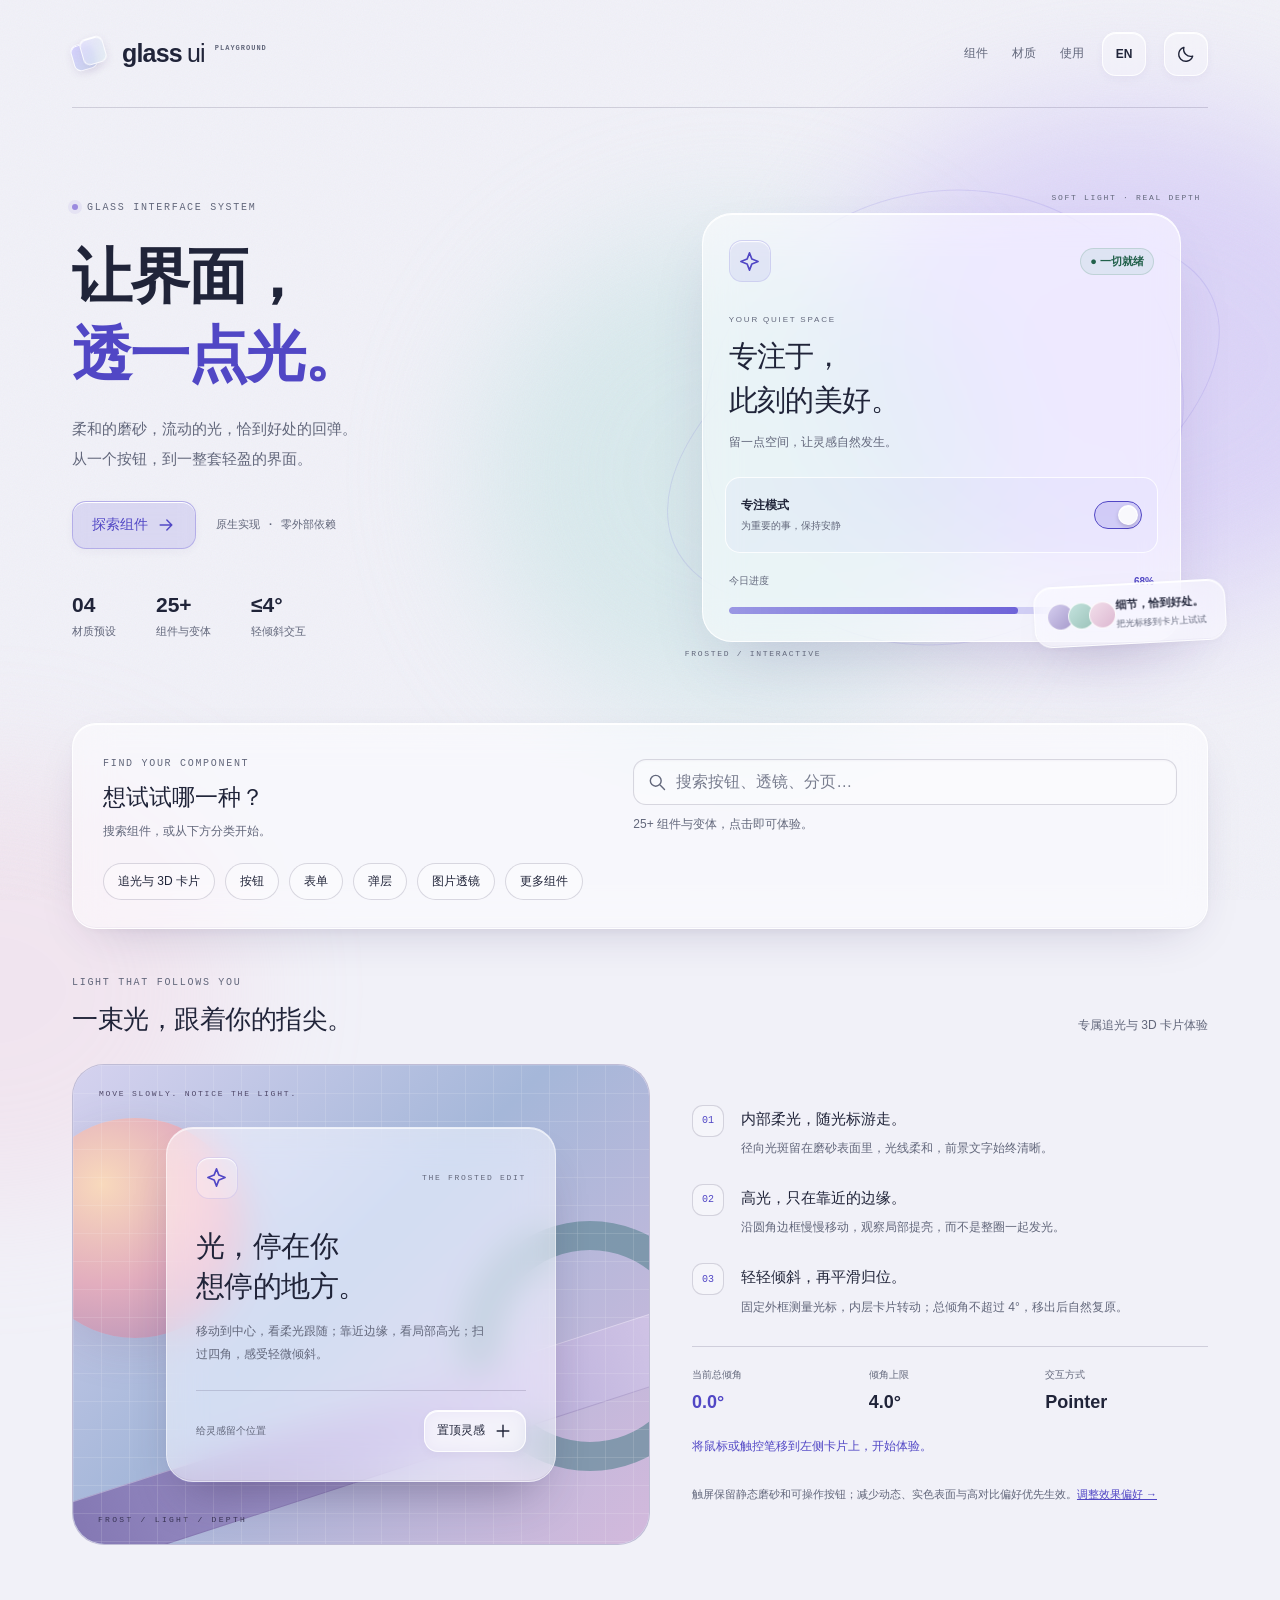
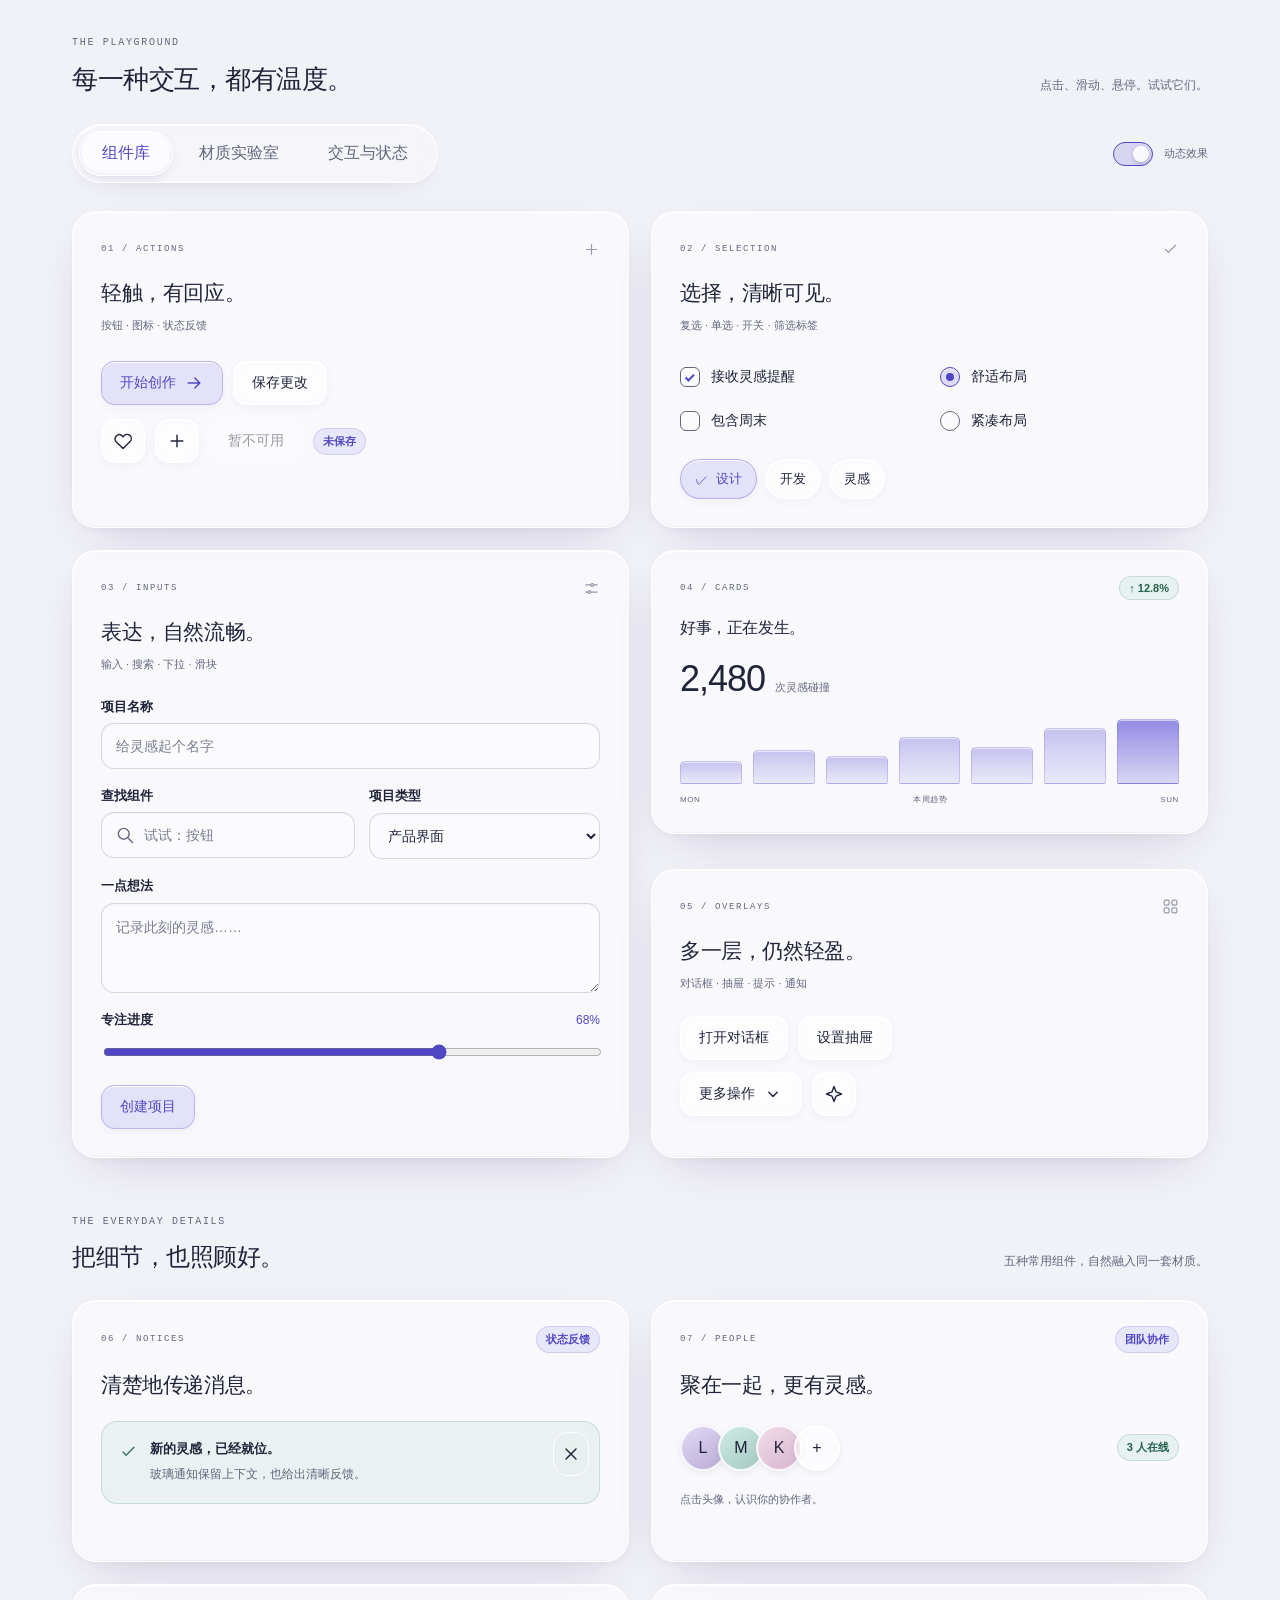
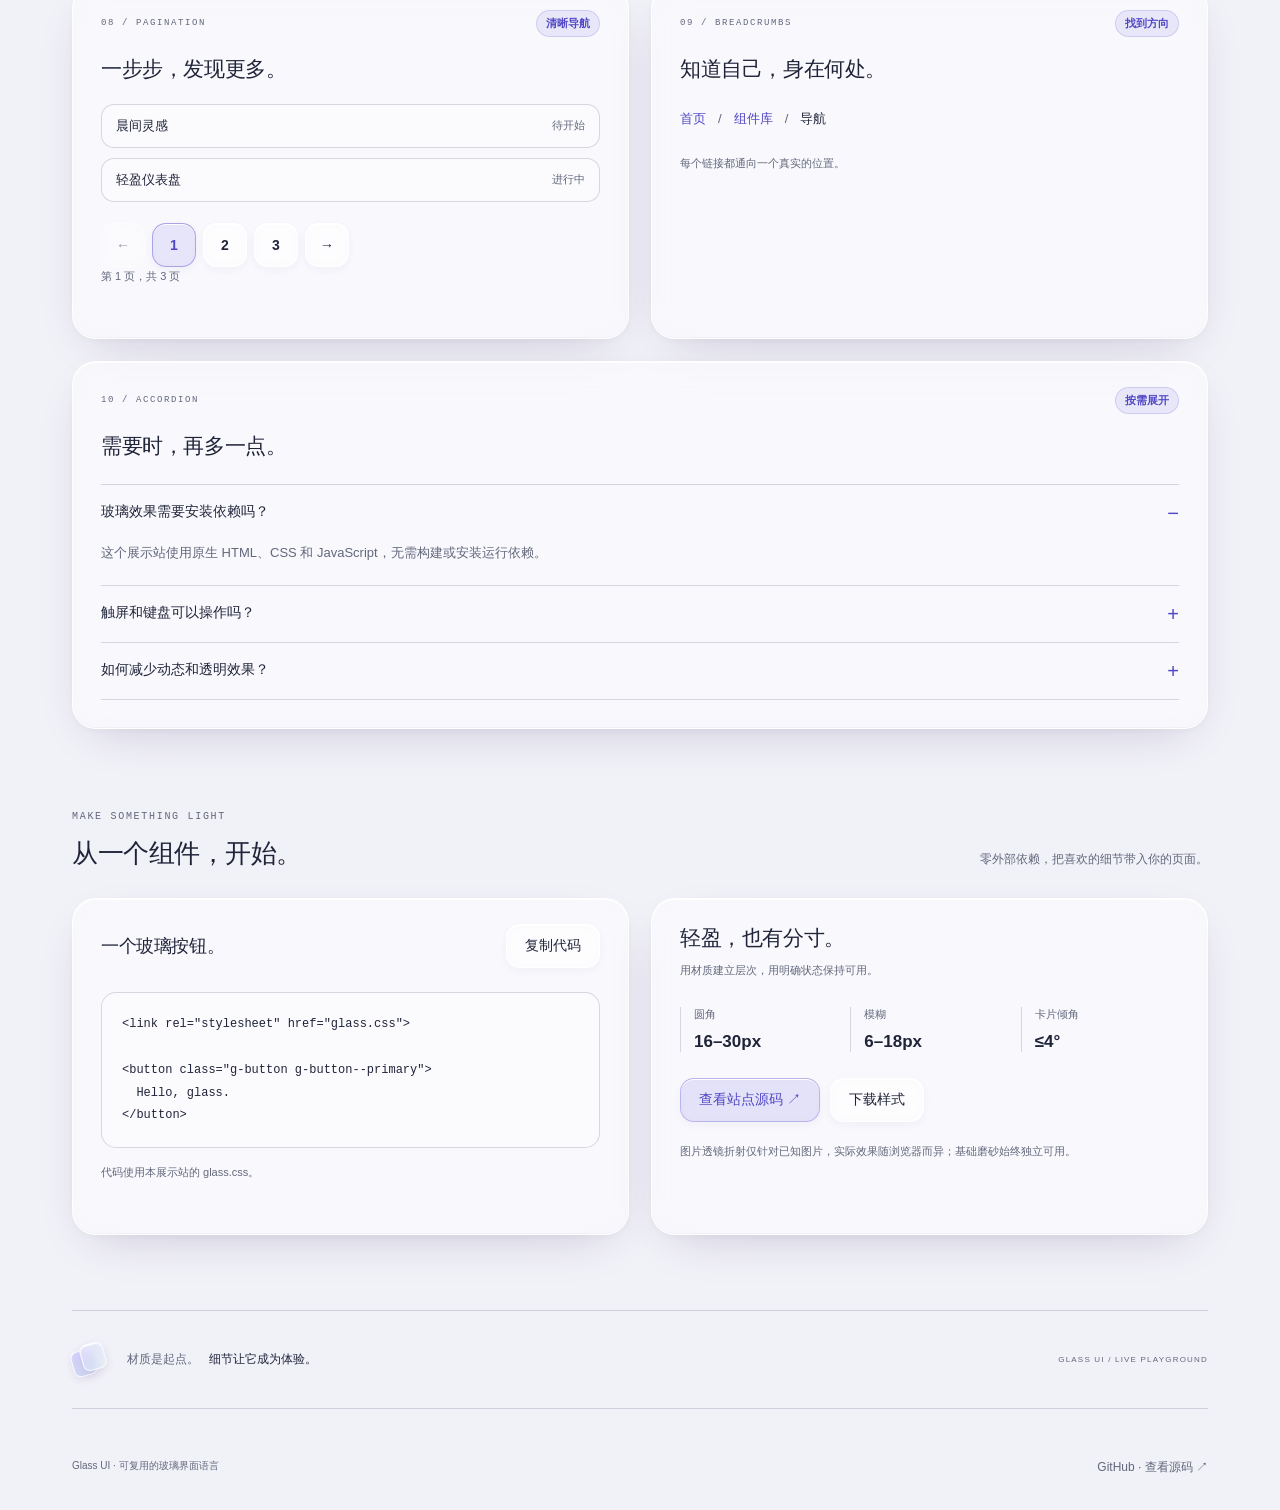
==== commit 1c6652b4: "Add dedicated frosted spotlight card with bounded 3D hover demo" ====
--- a/docs/index.html
+++ b/docs/index.html
@@ -9,13 +9,13 @@
   <link rel="icon" href="data:image/svg+xml,%3Csvg xmlns='http://www.w3.org/2000/svg' viewBox='0 0 40 40'%3E%3Crect x='6' y='6' width='28' height='28' rx='9' fill='%23887be0'/%3E%3Cpath d='M13 21h14M20 14v14' stroke='white' stroke-width='2'/%3E%3C/svg%3E">
   <link rel="stylesheet" href="glass.css">
   <link rel="stylesheet" href="demo.css">
-  <link rel="stylesheet" href="site.css">
+  <link rel="stylesheet" href="site.css?v=20261121-spotlight">
   <script src="lens-map.js" defer></script>
   <script src="glass.js" defer></script>
   <script src="image-lens.js" defer></script>
   <script src="demo.js" defer></script>
-  <script src="locale.js" defer></script>
-  <script src="site.js" defer></script>
+  <script src="locale.js?v=20261121-spotlight" defer></script>
+  <script src="site.js?v=20261121-spotlight" defer></script>
 </head>
 <body>
   <svg class="icon-sprite" aria-hidden="true" xmlns="http://www.w3.org/2000/svg">
@@ -69,8 +69,33 @@
       <section class="component-finder glass" aria-labelledby="finder-title">
         <div><span class="eyebrow">FIND YOUR COMPONENT</span><h2 id="finder-title">想试试哪一种？</h2><p>搜索组件，或从下方分类开始。</p></div>
         <div class="finder-input"><label class="sr-only" for="component-search">搜索所有组件</label><div class="g-search"><svg class="g-icon"><use href="#i-search"/></svg><input class="g-input" id="component-search" type="search" placeholder="搜索按钮、透镜、分页…" aria-controls="component-results" autocomplete="off"></div><p id="component-search-status" class="g-hint" role="status" aria-live="polite">25+ 组件与变体，点击即可体验。</p></div>
-        <nav class="component-shortcuts" aria-label="组件快捷入口"><a href="#buttons-title" data-open-panel="components">按钮</a><a href="#form-title" data-open-panel="components">表单</a><a href="#overlay-title" data-open-panel="components">弹层</a><a href="#lens-experiment" data-open-panel="materials">图片透镜</a><a href="#extended-title" data-open-panel="components">更多组件</a></nav>
+        <nav class="component-shortcuts" aria-label="组件快捷入口"><a href="#spotlight-demo" data-open-panel="components">追光与 3D 卡片</a><a href="#buttons-title" data-open-panel="components">按钮</a><a href="#form-title" data-open-panel="components">表单</a><a href="#overlay-title" data-open-panel="components">弹层</a><a href="#lens-experiment" data-open-panel="materials">图片透镜</a><a href="#extended-title" data-open-panel="components">更多组件</a></nav>
         <ul id="component-results" class="component-results" hidden></ul>
+      </section>
+      <section class="spotlight-showcase" id="spotlight-demo" aria-labelledby="spotlight-title">
+        <div class="section-heading"><div><span class="eyebrow">LIGHT THAT FOLLOWS YOU</span><h2 id="spotlight-title">一束光，跟着你的指尖。</h2></div><p>专属追光与 3D 卡片体验</p></div>
+        <div class="spotlight-layout">
+          <div class="spotlight-stage" id="spotlight-stage" data-spotlight-mode="ready">
+            <div class="spotlight-scenery" aria-hidden="true"><span class="scenery-orb"></span><span class="scenery-ring"></span><span class="scenery-ribbon"></span><span class="scenery-caption">FROST / LIGHT / DEPTH</span></div>
+            <div class="spotlight-host" id="spotlight-card" data-glass-card>
+              <article class="glass spotlight-face" id="spotlight-face" data-glass-face aria-labelledby="spotlight-card-title">
+                <span class="glass__light" id="spotlight-light" aria-hidden="true"></span><span class="glass__edge" id="spotlight-edge" aria-hidden="true"></span>
+                <div class="glass__content">
+                  <div class="row between"><span class="app-icon"><svg class="g-icon"><use href="#i-spark"/></svg></span><span class="spotlight-card-label">THE FROSTED EDIT</span></div>
+                  <h3 id="spotlight-card-title">光，停在你<br>想停的地方。</h3><p class="spotlight-card-copy">移动到中心，看柔光跟随；靠近边缘，看局部高光；扫过四角，感受轻微倾斜。</p>
+                  <div class="spotlight-card-bottom"><span class="spotlight-pin-state" id="spotlight-pin-state">给灵感留个位置</span><button class="g-button" id="spotlight-pin" type="button" aria-pressed="false">置顶灵感 <svg class="g-icon"><use href="#i-plus"/></svg></button></div>
+                </div>
+              </article>
+            </div>
+            <span class="spotlight-stage-note">MOVE SLOWLY. NOTICE THE LIGHT.</span>
+          </div>
+          <div class="spotlight-explainer">
+            <ol class="spotlight-steps"><li><span>01</span><div><h3>内部柔光，随光标游走。</h3><p>径向光斑留在磨砂表面里，光线柔和，前景文字始终清晰。</p></div></li><li><span>02</span><div><h3>高光，只在靠近的边缘。</h3><p>沿圆角边框慢慢移动，观察局部提亮，而不是整圈一起发光。</p></div></li><li><span>03</span><div><h3>轻轻倾斜，再平滑归位。</h3><p>固定外框测量光标，内层卡片转动；总倾角不超过 4°，移出后自然复原。</p></div></li></ol>
+            <div class="spotlight-readout"><div><span>当前总倾角</span><output id="spotlight-angle" aria-label="当前总倾角" aria-live="off">0.0°</output></div><div><span>倾角上限</span><strong>4.0°</strong></div><div><span>交互方式</span><strong>Pointer</strong></div></div>
+            <p class="spotlight-status" id="spotlight-status" role="status" aria-live="polite">将鼠标或触控笔移到左侧卡片上，开始体验。</p>
+            <p class="spotlight-access-note">触屏保留静态磨砂和可操作按钮；减少动态、实色表面与高对比偏好优先生效。<a href="#quality-select" data-open-panel="motion">调整效果偏好 →</a></p>
+          </div>
+        </div>
       </section>
       <section class="showcase" id="showcase" aria-labelledby="showcase-title">
         <div class="section-heading"><div><span class="eyebrow">THE PLAYGROUND</span><h2 id="showcase-title">每一种交互，都有温度。</h2></div><p>点击、滑动、悬停。试试它们。</p></div>
--- a/docs/site.css
+++ b/docs/site.css
@@ -63,10 +63,56 @@
 .token-list strong { font-size:17px; font-weight:550; }
 .usage-note { margin:20px 0 0 !important; font-size:11px !important; }
 .site-highlight { outline:2px solid var(--g-accent); outline-offset:5px; }
+.spotlight-showcase { margin:12px 0 62px; scroll-margin-top:28px; }
+.spotlight-layout { display:grid; grid-template-columns:1.12fr 1fr; gap:42px; align-items:center; }
+.spotlight-stage { position:relative; isolation:isolate; display:grid; place-items:center; min-width:0; min-height:466px; padding:62px 36px; border:1px solid var(--g-outline); border-radius:32px; background:#dcd9f0; }
+.spotlight-scenery { position:absolute; inset:0; overflow:hidden; border-radius:inherit; pointer-events:none; z-index:-1; background:linear-gradient(135deg,#d5d2ef 0%,#a5b7d9 45%,#d3b9dc 100%); }
+.spotlight-scenery::after { content:''; position:absolute; inset:0; opacity:.32; background-image:linear-gradient(#fff6 1px,transparent 1px),linear-gradient(90deg,#fff6 1px,transparent 1px); background-size:28px 28px; }
+.scenery-orb { position:absolute; width:220px; height:220px; border-radius:50%; background:radial-gradient(circle at 35% 30%,#f8d9bc,#e2adbe 48%,#ab8db7); left:-48px; top:53px; box-shadow:0 12px 45px #76587c28; }
+.scenery-ring { position:absolute; width:250px; height:250px; border:29px solid #668a9b; border-radius:50%; right:-66px; top:156px; opacity:.7; }
+.scenery-ribbon { position:absolute; height:70px; width:135%; background:linear-gradient(90deg,#796caa,#a69dd0 55%,#d8cbea); left:-20%; bottom:60px; transform:rotate(-18deg); border-top:1px solid #fff5; border-bottom:1px solid #5f478733; }
+.scenery-caption { position:absolute; left:25px; bottom:20px; color:#393455; font:8px ui-monospace,monospace; letter-spacing:2.3px; }
+.spotlight-host { width:100%; max-width:390px; position:relative; z-index:1; }
+.spotlight-face { padding:29px; border-radius:27px; min-height:316px; border-color:rgba(255,255,255,.47); box-shadow:0 28px 50px -22px #34244d70,inset 0 1px 0 #ffffffa6,inset 0 -1px 0 #6a567519; }
+.spotlight-face .app-icon { background:rgba(255,255,255,.25); }
+.spotlight-card-label { color:var(--g-muted); font:8px ui-monospace,monospace; letter-spacing:1.7px; }
+.spotlight-face h3 { margin:27px 0 13px; font-size:29px; font-weight:580; line-height:1.4; letter-spacing:-.6px; }
+.spotlight-card-copy { color:var(--g-muted); font-size:12px; line-height:1.9; max-width:290px; margin:0 0 25px; }
+.spotlight-card-bottom { display:flex; flex-wrap:wrap; align-items:center; justify-content:space-between; gap:14px; padding-top:19px; border-top:1px solid var(--g-outline); }
+.spotlight-card-bottom .g-button { min-height:42px; padding:9px 12px; font-size:12px; }
+.spotlight-pin-state { font-size:10px; line-height:1.6; color:var(--g-muted); }
+.spotlight-face .glass__light { background:radial-gradient(170px circle at var(--g-mx,50%) var(--g-my,50%),rgba(255,255,255,clamp(0,calc(var(--g-glow) * 3),.65)),rgba(246,239,255,clamp(0,calc(var(--g-glow) * 1.35),.32)) 40%,transparent 100%); }
+@supports (mask-composite:exclude) or (-webkit-mask-composite:xor) { .spotlight-face .glass__edge { padding:1.5px; background:radial-gradient(135px circle at var(--g-mx,50%) var(--g-my,50%),#fff 0%,#fff 18%,#f5dfffcc 37%,#e8d8ff4d 64%,transparent 100%); } }
+.spotlight-stage-note { position:absolute; top:24px; left:26px; color:#4e4768; font:8px ui-monospace,monospace; letter-spacing:1.8px; }
+.spotlight-steps { padding:0; margin:0; list-style:none; display:grid; gap:24px; }
+.spotlight-steps li { display:flex; align-items:flex-start; gap:17px; }
+.spotlight-steps li > span { display:grid; place-items:center; flex-shrink:0; width:32px; height:32px; border:1px solid var(--g-outline); border-radius:11px; color:var(--g-accent); font:10px ui-monospace,monospace; background:var(--g-subtle); }
+.spotlight-steps h3 { font-size:15px; line-height:1.7; font-weight:580; margin:1px 0 6px; }
+.spotlight-steps p { font-size:12px; color:var(--g-muted); line-height:1.9; margin:0; }
+.spotlight-readout { display:grid; grid-template-columns:repeat(3,minmax(0,1fr)); gap:14px; border-top:1px solid var(--g-outline); padding-top:20px; margin-top:28px; }
+.spotlight-readout > div { display:grid; gap:7px; }
+.spotlight-readout span { color:var(--g-muted); font-size:10px; line-height:1.6; }
+.spotlight-readout strong,.spotlight-readout output { font-weight:560; font-size:18px; line-height:1.4; font-variant-numeric:tabular-nums; }
+.spotlight-readout output { color:var(--g-accent); }
+.spotlight-status { min-height:38px; margin:20px 0 10px; font-size:12px; color:var(--g-accent); line-height:1.8; }
+.spotlight-access-note { margin:0; color:var(--g-muted); font-size:11px; line-height:1.9; }
+.spotlight-access-note a { color:var(--g-accent); white-space:normal; }
+.spotlight-stage[data-spotlight-mode="solid"] .spotlight-face { transform:none; }
+.spotlight-stage[data-spotlight-mode="solid"] :is(.glass__light,.glass__edge) { display:none; }
+[data-theme="dark"] .spotlight-scenery { background:linear-gradient(135deg,#36344e,#3b5770 48%,#685370); }
+[data-theme="dark"] .scenery-orb { background:radial-gradient(circle at 35% 30%,#a887aa,#745e89 50%,#444264); }
+[data-theme="dark"] .scenery-ring { border-color:#76b3b5; opacity:.6; }
+[data-theme="dark"] .scenery-ribbon { background:linear-gradient(90deg,#5e497f,#8e7bba 55%,#b8a4ce); }
+[data-theme="dark"] :is(.spotlight-stage-note,.scenery-caption) { color:#d3cbe8; }
+[data-theme="dark"] .spotlight-face { border-color:#fff3; box-shadow:0 28px 50px -22px #050611bf,inset 0 1px 0 #ffffff3b,inset 0 -1px 0 #ffffff0d; }
 a:focus-visible, .avatar:focus-visible, .accordion summary:focus-visible { outline:3px solid var(--g-accent); outline-offset:4px; border-radius:8px; }
 [data-theme="dark"] .notice-banner > .g-icon { color:#98d4be; }
 @media(max-width:760px) { .header-nav { gap:15px; } .header-right { gap:10px; } .wordmark { font-size:22px; } .wordmark .version { display:none; } .component-finder { grid-template-columns:1fr; padding:24px; } .extension-grid,.usage-grid { grid-template-columns:1fr; } .component-results { grid-template-columns:1fr; } .usage-section { margin-top:50px; } }
+@media(max-width:1000px) { .spotlight-layout { grid-template-columns:1fr 1fr; gap:24px; } .spotlight-stage { padding:60px 22px; } .spotlight-face { padding:24px; } .spotlight-card-label { letter-spacing:1px; font-size:7px; } .spotlight-card-bottom { align-items:flex-start; flex-direction:column; } }
+@media(max-width:760px) { .spotlight-layout { grid-template-columns:1fr; gap:28px; } .spotlight-stage { min-height:440px; padding:62px 26px; } .spotlight-card-bottom { align-items:center; flex-direction:row; } .spotlight-showcase { margin-bottom:45px; } }
+@media(max-width:430px) { .spotlight-stage { min-height:420px; padding:61px 18px; border-radius:25px; } .spotlight-face { padding:23px; } .spotlight-face h3 { font-size:27px; } .spotlight-card-label { font-size:6px; } .spotlight-card-bottom { gap:9px; } .spotlight-readout { gap:9px; } .spotlight-readout strong,.spotlight-readout output { font-size:17px; } }
 @media(min-width:761px) and (max-width:1000px) { .orbit { display:none; } .hero { grid-template-columns:1fr 1fr; } .hero-preview { padding:0; } .floating-tile { right:0; } }
 @media(max-width:430px) { .site-header { flex-wrap:wrap; height:auto; min-height:98px; padding:16px 0; gap:14px; } .header-right { flex:1; justify-content:flex-end; } .header-nav { position:relative; gap:12px; } .header-nav a { font-size:11px; } .header-right .g-icon-button { width:38px; height:38px; } .language-button { min-width:38px; min-height:38px; } .wordmark .brand-mark { display:none; } .component-finder { padding:22px; } .notice-banner { padding:13px; gap:9px; } .usage-grid .row { align-items:flex-start; } .token-list { gap:5px; } .token-list strong { font-size:15px; } }
 @media(prefers-reduced-motion:reduce) { .site-highlight { transition:none; } }
 @media(forced-colors:active) { .avatar,.notice-banner,.project-list li,.pagination .g-button,.component-results a { border:1px solid ButtonText; } .pagination [aria-current="page"] { outline:2px solid Highlight; } .avatar { background:Canvas; color:CanvasText; } .notice-banner > .g-icon { color:CanvasText; } }
+@media(forced-colors:active) { .spotlight-scenery { display:none; } .spotlight-stage { background:Canvas; border-color:CanvasText; } .spotlight-stage .spotlight-face { transform:none; border-color:CanvasText; box-shadow:none; } .spotlight-stage-note { color:CanvasText; } }
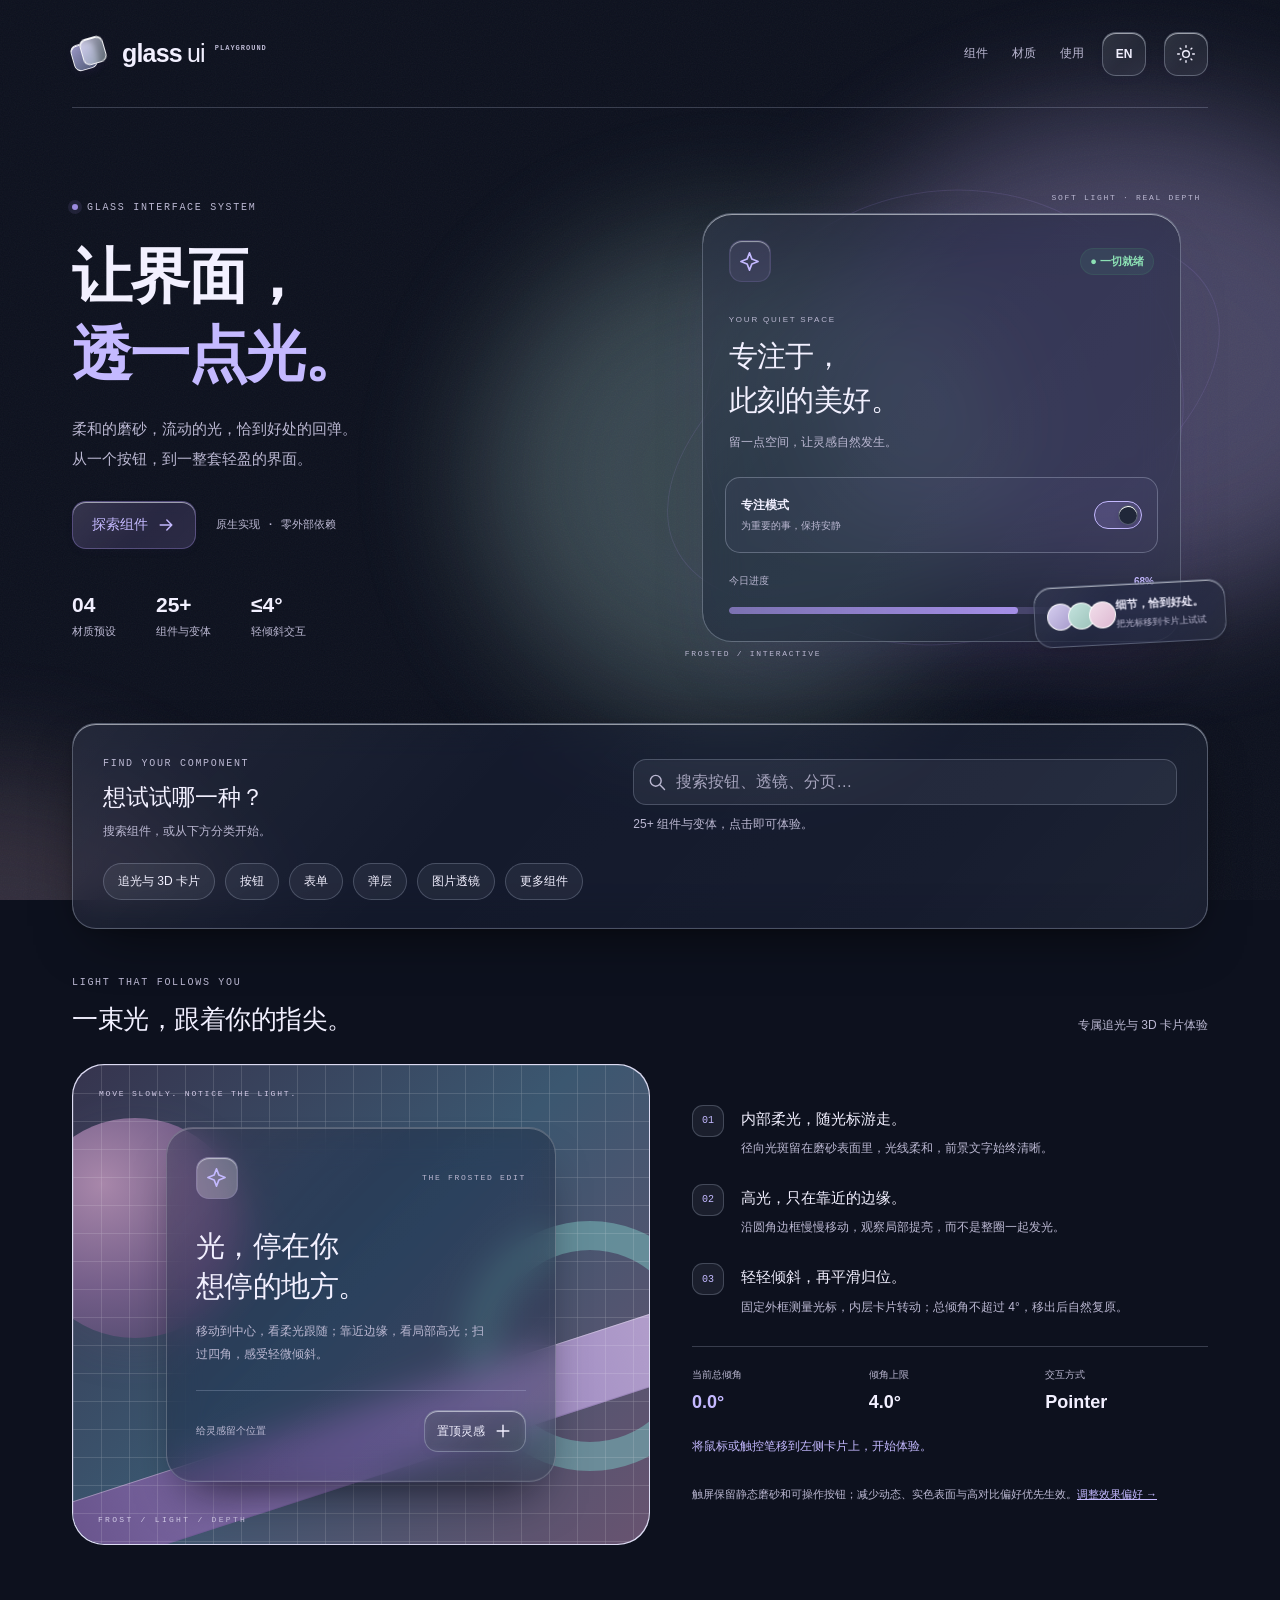
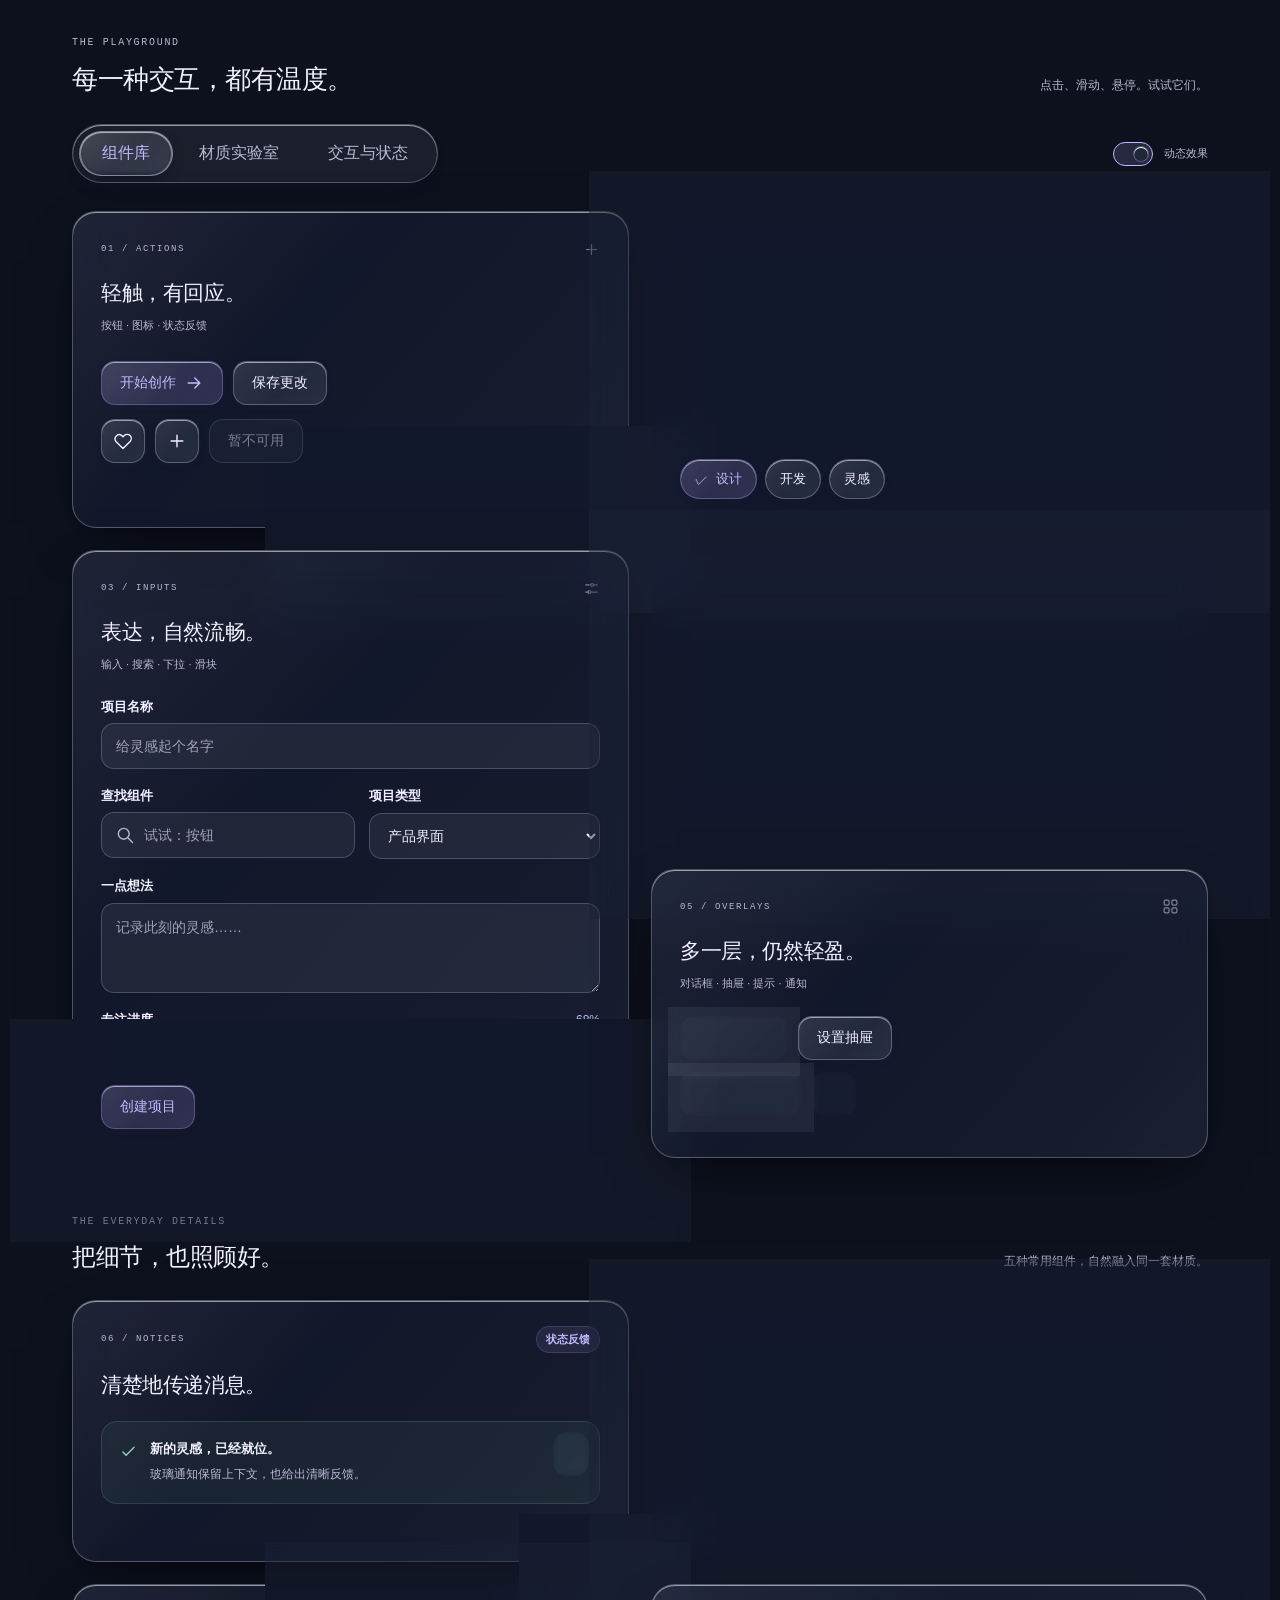
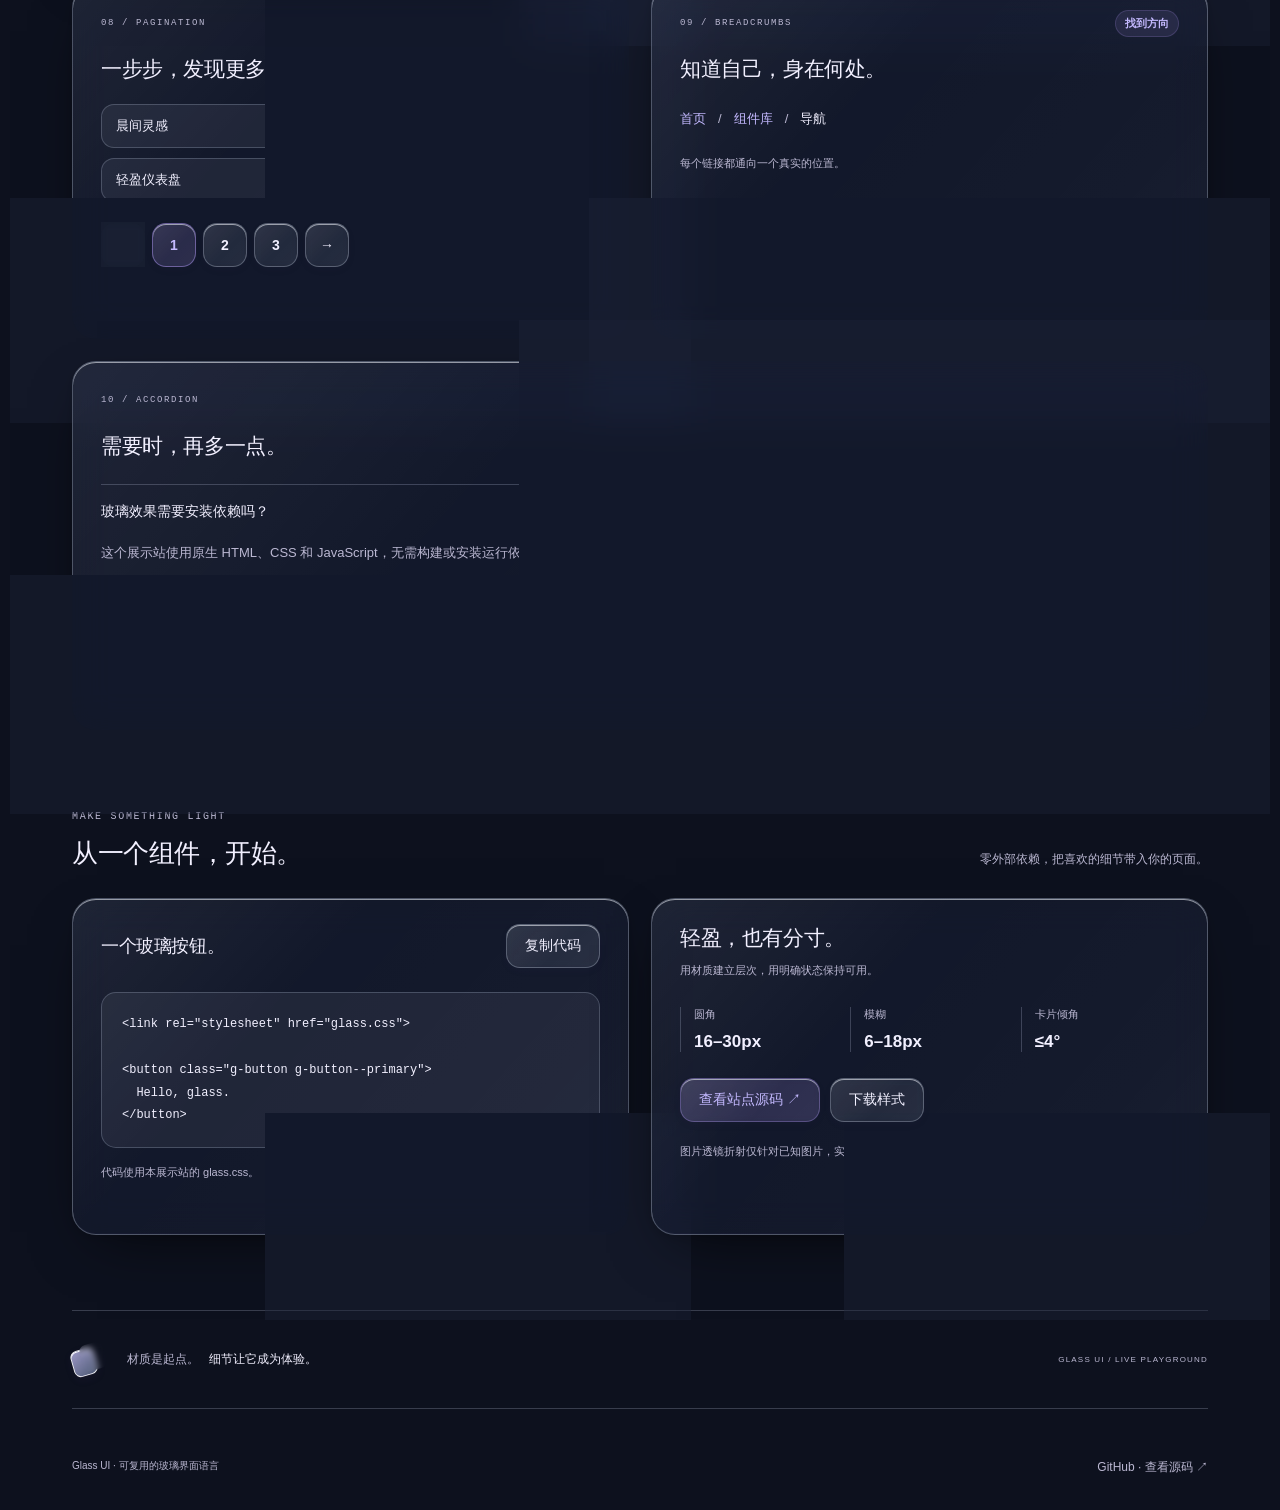
==== commit 2848b75e: "Strengthen reusable dark glass materials and bilingual skill guidance" ====
--- a/docs/index.html
+++ b/docs/index.html
@@ -1,21 +1,21 @@
 <!doctype html>
-<html lang="zh-CN" data-theme="light" data-material="frosted">
+<html lang="zh-CN" data-theme="dark" data-material="frosted">
 <head>
   <meta charset="utf-8">
   <meta name="viewport" content="width=device-width,initial-scale=1">
-  <meta name="color-scheme" content="light dark">
+  <meta name="color-scheme" content="dark light">
   <meta name="description" content="Glass UI：可交互的磨砂、液态与染色玻璃组件样板。">
   <title>Glass UI · 玻璃组件交互展厅</title>
   <link rel="icon" href="data:image/svg+xml,%3Csvg xmlns='http://www.w3.org/2000/svg' viewBox='0 0 40 40'%3E%3Crect x='6' y='6' width='28' height='28' rx='9' fill='%23887be0'/%3E%3Cpath d='M13 21h14M20 14v14' stroke='white' stroke-width='2'/%3E%3C/svg%3E">
-  <link rel="stylesheet" href="glass.css">
-  <link rel="stylesheet" href="demo.css">
-  <link rel="stylesheet" href="site.css?v=20261121-spotlight">
+  <link rel="stylesheet" href="glass.css?v=20261121-dark-glass">
+  <link rel="stylesheet" href="demo.css?v=20261121-dark-glass">
+  <link rel="stylesheet" href="site.css?v=20261121-dark-glass">
   <script src="lens-map.js" defer></script>
   <script src="glass.js" defer></script>
   <script src="image-lens.js" defer></script>
   <script src="demo.js" defer></script>
-  <script src="locale.js?v=20261121-spotlight" defer></script>
-  <script src="site.js?v=20261121-spotlight" defer></script>
+  <script src="locale.js?v=20261121-dark-glass" defer></script>
+  <script src="site.js?v=20261121-dark-glass" defer></script>
 </head>
 <body>
   <svg class="icon-sprite" aria-hidden="true" xmlns="http://www.w3.org/2000/svg">
@@ -37,7 +37,7 @@
   <div class="page-shell">
     <header class="site-header">
       <a href="#top" class="wordmark" aria-label="Glass UI 首页"><span class="brand-mark" aria-hidden="true"><i></i><i></i></span>glass<span class="wordmark-light">ui</span><span class="version">PLAYGROUND</span></a>
-      <div class="header-right"><nav class="header-nav" aria-label="主导航"><a href="#showcase" data-open-panel="components">组件</a><a href="#showcase" data-open-panel="materials">材质</a><a href="#usage">使用</a></nav><button class="g-button language-button" id="language-toggle" type="button" lang="en" aria-label="Switch to English">EN</button><button class="g-icon-button" id="theme-toggle" type="button" aria-label="切换深色主题" aria-pressed="false"><svg class="g-icon"><use href="#i-moon"/></svg></button></div>
+      <div class="header-right"><nav class="header-nav" aria-label="主导航"><a href="#showcase" data-open-panel="components">组件</a><a href="#showcase" data-open-panel="materials">材质</a><a href="#usage">使用</a></nav><button class="g-button language-button" id="language-toggle" type="button" lang="en" aria-label="Switch to English">EN</button><button class="g-icon-button" id="theme-toggle" type="button" aria-label="切换浅色主题" aria-pressed="true"><svg class="g-icon"><use href="#i-sun"/></svg></button></div>
     </header>
     <main id="top">
       <section class="hero" aria-labelledby="hero-title">
@@ -170,7 +170,7 @@
     <footer><span>Glass UI · 可复用的玻璃界面语言</span><a href="https://github.com/aivos-xie/glass-ui" target="_blank" rel="noopener">GitHub · 查看源码 ↗</a></footer>
   </div>
   <dialog class="glass g-dialog" id="preview-dialog" aria-labelledby="dialog-title"><span class="eyebrow">A MOMENT OF CLARITY</span><h2 id="dialog-title">给灵感一点空间。</h2><p>这是一个真正可操作的玻璃对话框。按 Esc 关闭，或通过下方按钮返回。</p><div class="g-field"><label for="dialog-note">记下一句灵感</label><input class="g-input" id="dialog-note" placeholder="此刻，你想到了什么？"></div><form method="dialog"><button class="g-button" value="cancel">返回</button><button class="g-button g-button--primary" value="save">记住这一刻</button></form></dialog>
-  <dialog class="glass g-dialog g-drawer" id="settings-drawer" aria-labelledby="drawer-title"><form method="dialog" class="drawer-close"><button class="g-icon-button" aria-label="关闭设置抽屉"><svg class="g-icon"><use href="#i-close"/></svg></button></form><span class="eyebrow">MAKE IT YOURS</span><h2 id="drawer-title">你的偏好。</h2><p>少一点打扰，多一点从容。</p><label class="g-option row between"><span>灵感提醒</span><input id="drawer-notify" class="g-switch" type="checkbox" checked role="switch"></label><label class="g-option row between"><span>深色主题</span><input id="drawer-theme" class="g-switch" type="checkbox" role="switch"></label><label class="g-option row between"><span>动态效果</span><input id="drawer-motion" class="g-switch" type="checkbox" checked role="switch"></label><div class="drawer-note"><svg class="g-icon"><use href="#i-spark"/></svg><p>这里的设置会立即应用到展示页。</p></div><form method="dialog"><button class="g-button g-button--primary">完成</button></form></dialog>
+  <dialog class="glass g-dialog g-drawer" id="settings-drawer" aria-labelledby="drawer-title"><form method="dialog" class="drawer-close"><button class="g-icon-button" aria-label="关闭设置抽屉"><svg class="g-icon"><use href="#i-close"/></svg></button></form><span class="eyebrow">MAKE IT YOURS</span><h2 id="drawer-title">你的偏好。</h2><p>少一点打扰，多一点从容。</p><label class="g-option row between"><span>灵感提醒</span><input id="drawer-notify" class="g-switch" type="checkbox" checked role="switch"></label><label class="g-option row between"><span>深色主题</span><input id="drawer-theme" class="g-switch" type="checkbox" checked role="switch"></label><label class="g-option row between"><span>动态效果</span><input id="drawer-motion" class="g-switch" type="checkbox" checked role="switch"></label><div class="drawer-note"><svg class="g-icon"><use href="#i-spark"/></svg><p>这里的设置会立即应用到展示页。</p></div><form method="dialog"><button class="g-button g-button--primary">完成</button></form></dialog>
   <div class="glass g-toast" id="toast" role="status" aria-live="polite" aria-atomic="true"></div>
 </body>
 </html>
--- a/docs/glass.css
+++ b/docs/glass.css
@@ -1,274 +1,303 @@
-/* Glass UI: reusable, framework-independent foundation. */
-:root {
-  color-scheme: light;
-  --g-ink: #202439;
-  --g-muted: #62677b;
-  --g-accent: #5147c5;
-  --g-accent-rgb: 93, 80, 211;
-  --g-bg: #f1f1f8;
-  --g-surface: rgba(255, 255, 255, .52);
-  --g-solid: #f8f8fc;
-  --g-subtle: rgba(255, 255, 255, .33);
-  --g-border: rgba(255, 255, 255, .86);
-  --g-outline: rgba(76, 70, 108, .2);
-  --g-highlight: rgba(255, 255, 255, .96);
-  --g-shadow: 0 16px 48px -24px rgba(45, 33, 90, .28), 0 2px 8px rgba(45, 33, 90, .035);
-  --g-blur: 18px;
-  --g-radius: 24px;
-  --g-glow: .13;
-  --g-focus: #5d4adb;
-  --g-error: #a82d4c;
-  --g-success: #22614b;
-  --g-speed: 180ms;
-}
-:root[data-theme="dark"] {
-  color-scheme: dark;
-  --g-ink: #f2f0ff;
-  --g-muted: #bbb8d2;
-  --g-accent: #c4b9ff;
-  --g-accent-rgb: 183, 157, 255;
-  --g-bg: #151526;
-  --g-surface: rgba(37, 36, 60, .64);
-  --g-solid: #29283e;
-  --g-subtle: rgba(255, 255, 255, .055);
-  --g-border: rgba(235, 226, 255, .24);
-  --g-outline: rgba(222, 214, 255, .22);
-  --g-highlight: rgba(255, 255, 255, .45);
-  --g-shadow: 0 18px 50px -20px rgba(0, 0, 0, .6), 0 2px 10px rgba(0, 0, 0, .12);
-  --g-focus: #d0baff;
-  --g-error: #ff9db4;
-  --g-success: #8ce0b4;
-}
-[data-material="clear"] { --g-surface: rgba(255, 255, 255, .23); --g-blur: 6px; }
-[data-theme="dark"][data-material="clear"] { --g-surface: rgba(36, 34, 59, .35); }
-[data-material="tinted"] { --g-surface: rgba(179, 169, 241, .26); --g-blur: 16px; }
-[data-theme="dark"][data-material="tinted"] { --g-surface: rgba(105, 85, 164, .28); }
-[data-material="prism"] { --g-surface: rgba(255, 255, 255, .28); --g-blur: 9px; }
-[data-theme="dark"][data-material="prism"] { --g-surface: rgba(43, 38, 66, .4); }
-*, *::before, *::after { box-sizing: border-box; }
-[hidden] { display: none !important; }
-button, input, select, textarea { font: inherit; }
-button, a, input, select, textarea, summary { -webkit-tap-highlight-color: transparent; }
-button { color: inherit; }
-:where(button, a, input, select, textarea, summary, [tabindex]):focus-visible {
-  outline: 2px solid var(--g-focus); outline-offset: 4px;
-}
-.sr-only {
-  position: absolute; width: 1px; height: 1px; padding: 0; margin: -1px;
-  overflow: hidden; clip-path: inset(50%); white-space: nowrap; border: 0;
-}
-.glass {
-  position: relative; border-radius: var(--g-radius);
-  background: var(--g-surface); border: 1px solid var(--g-border);
-  -webkit-backdrop-filter: blur(var(--g-blur)) saturate(1.3);
-  backdrop-filter: blur(var(--g-blur)) saturate(1.3);
-  box-shadow: var(--g-shadow), inset 0 1px 0 var(--g-highlight), inset 0 -1px 0 rgba(100, 80, 160, .05);
-}
-.glass__content { position: relative; z-index: 2; }
-[data-glass-card] { perspective: 1100px; min-width: 0; }
-[data-glass-face] {
-  transform: rotateX(var(--g-rx, 0deg)) rotateY(var(--g-ry, 0deg));
-  transform-origin: center; overflow: hidden;
-}
-.glass__light, .glass__edge { position: absolute; inset: 0; border-radius: inherit; pointer-events: none; }
-.glass__light {
-  z-index: 1; opacity: var(--g-lit, 0);
-  background: radial-gradient(160px circle at var(--g-mx, 50%) var(--g-my, 50%), rgba(255,255,255,var(--g-glow)), transparent 100%);
-}
-.glass__edge { z-index: 3; opacity: var(--g-lit, 0); padding: 1px; }
-@supports (mask-composite: exclude) or (-webkit-mask-composite: xor) {
-  .glass__edge {
-    background: radial-gradient(135px circle at var(--g-mx, 50%) var(--g-my, 50%), rgba(255,255,255,.98), rgba(174,149,255,.5) 45%, transparent 100%);
-    -webkit-mask: linear-gradient(#fff 0 0) content-box, linear-gradient(#fff 0 0);
-    -webkit-mask-composite: xor;
-    mask: linear-gradient(#fff 0 0) content-box, linear-gradient(#fff 0 0);
-    mask-composite: exclude;
-  }
-}
-[data-material="prism"] .glass { border-color: rgba(197, 191, 245, .62); }
-[data-material="prism"] .glass::after {
-  content: ""; position: absolute; inset: 0; border-radius: inherit; padding: 1px; pointer-events: none;
-  background: linear-gradient(140deg, #ffffffd9, #98dfff99 26%, #f3aada80 48%, transparent 60%, #bc9dff88 83%, #ffffffcc);
-  -webkit-mask: linear-gradient(#fff 0 0) content-box, linear-gradient(#fff 0 0);
-  -webkit-mask-composite: xor;
-  mask: linear-gradient(#fff 0 0) content-box, linear-gradient(#fff 0 0);
-  mask-composite: exclude;
-}
-.g-button, .g-icon-button, .g-chip {
-  position: relative;
-  display: inline-flex; justify-content: center; align-items: center; gap: 8px;
-  min-height: 44px; padding: 10px 18px; border-radius: 14px;
-  border: 1px solid var(--g-border); background: var(--g-subtle); color: var(--g-ink);
-  box-shadow: inset 0 1px 0 var(--g-highlight), 0 3px 8px rgba(65,45,110,.045);
-  -webkit-backdrop-filter: blur(8px); backdrop-filter: blur(8px);
-  text-decoration: none; font-size: 14px; font-weight: 580; cursor: pointer;
-  white-space: nowrap; flex-shrink: 0;
-  transition: background var(--g-speed), box-shadow var(--g-speed), transform var(--g-speed);
-}
-.g-button:hover, .g-icon-button:hover, .g-chip:hover { background: rgba(var(--g-accent-rgb), .12); box-shadow: inset 0 1px 0 var(--g-highlight), 0 4px 15px rgba(var(--g-accent-rgb),.12); }
-.g-button:active, .g-icon-button:active, .g-chip:active { transform: scale(.98); }
-.g-button--primary { background: rgba(var(--g-accent-rgb),.15); color: var(--g-accent); border-color: rgba(var(--g-accent-rgb),.3); }
-.g-button--danger { color: var(--g-error); background: rgba(211,72,112,.09); }
-.g-icon-button { width: 44px; padding: 10px; flex-shrink: 0; }
-.g-icon { width: 20px; height: 20px; stroke: currentColor; stroke-width: 1.7; fill: none; stroke-linecap: round; stroke-linejoin: round; flex-shrink: 0; }
-.g-button:disabled, .g-icon-button:disabled { opacity: .46; cursor: not-allowed; transform: none; box-shadow: none; }
-.g-button[aria-busy="true"] { cursor: wait; opacity: .8; }
-.g-button[aria-busy="true"]::before, .g-spinner { content: ""; width: 15px; height: 15px; border: 2px solid currentColor; border-right-color: transparent; border-radius: 50%; animation: g-spin .8s linear infinite; }
-.g-button[aria-busy="true"]::before { position: absolute; left: 5px; width: 10px; height: 10px; }
-@keyframes g-spin { to { transform: rotate(360deg); } }
-.g-segment {
-  display: flex; position: relative; isolation: isolate; gap: 3px; padding: 6px;
-  width: fit-content; max-width: 100%; border-radius: 999px; overflow: hidden;
-  background: var(--g-subtle); border: 1px solid var(--g-border);
-  box-shadow: inset 0 1px 0 var(--g-highlight), 0 8px 28px -17px rgba(35,25,75,.24);
-  -webkit-backdrop-filter: blur(var(--g-blur)); backdrop-filter: blur(var(--g-blur));
-}
-.g-segment [role="tab"] {
-  z-index: 2; position: relative; flex: 0 0 auto; border: 0; background: none; cursor: pointer;
-  min-height: 44px; padding: 12px 23px; border-radius: 999px; color: var(--g-muted); font-weight: 580;
-  white-space: nowrap; transition: color var(--g-speed);
-}
-.g-segment [role="tab"][aria-selected="true"] { color: var(--g-accent); }
-.g-segment [role="tab"]:focus-visible { outline-offset: -4px; }
-.g-segment[aria-orientation="vertical"] { flex-direction: column; border-radius: 24px; }
-.g-segment[aria-orientation="vertical"] [role="tab"] { text-align: left; justify-content: flex-start; border-radius: 18px; }
-.g-segment[aria-orientation="vertical"] .g-segment__pill { transform: translateY(var(--g-pill-x, 6px)) scaleX(var(--g-pill-y, 1)); border-radius: 18px; }
-.g-segment [role="tab"]:disabled { opacity: .5; cursor: not-allowed; }
-.g-segment__pill {
-  pointer-events: none; position: absolute; z-index: 1; left: 0; top: 6px; height: calc(100% - 12px);
-  width: var(--g-pill-w, 0px); transform: translateX(var(--g-pill-x, 6px)) scaleY(var(--g-pill-y, 1));
-  border-radius: 999px; overflow: hidden; background: var(--g-surface);
-  border: 1px solid var(--g-highlight);
-  box-shadow: inset 0 1px 1px var(--g-highlight), inset 0 -2px 3px rgba(var(--g-accent-rgb),.07), 0 4px 14px -6px rgba(36,25,70,.24);
-  -webkit-backdrop-filter: blur(5px) saturate(1.35); backdrop-filter: blur(5px) saturate(1.35);
-}
-.g-segment__pill::after { content:""; position:absolute; inset:0; border-radius:inherit; box-shadow: inset 1px 0 0 rgba(202,216,255,.45), inset -1px 0 0 rgba(242,195,238,.4); }
-[data-refraction="true"] .g-segment__pill {
-  -webkit-backdrop-filter: var(--g-lens-filter, blur(5px)) blur(3px) saturate(1.3);
-  backdrop-filter: var(--g-lens-filter, blur(5px)) blur(3px) saturate(1.3);
-}
-.g-field { display: grid; gap: 8px; font-size: 14px; }
-.g-field > label, .g-label { font-size: 13px; font-weight: 600; }
-.g-input, .g-select, .g-textarea {
-  display: block; width: 100%; min-height: 46px; padding: 12px 14px;
-  background: var(--g-subtle); color: var(--g-ink); border: 1px solid var(--g-outline); border-radius: 13px;
-  box-shadow: inset 0 1px 2px rgba(45,35,85,.035); transition: border-color var(--g-speed), background var(--g-speed);
-}
-.g-input::placeholder, .g-textarea::placeholder { color: var(--g-muted); opacity: .85; }
-.g-input:focus, .g-select:focus, .g-textarea:focus { border-color: var(--g-accent); background: rgba(var(--g-accent-rgb),.04); }
-.g-input[aria-invalid="true"] { border-color: var(--g-error); }
-.g-select option { color: var(--g-ink); background: var(--g-solid); }
-.g-textarea { min-height: 90px; resize: vertical; line-height: 1.6; }
-.g-hint { color: var(--g-muted); font-size: 12px; margin: 0; line-height: 1.6; min-width: 0; overflow-wrap: anywhere; }
-.g-error { color: var(--g-error); font-size: 12px; min-height: 20px; margin: 0; }
-.g-search { position: relative; }
-.g-search .g-icon { position: absolute; left: 14px; top: 13px; color: var(--g-muted); pointer-events: none; }
-.g-search input { padding-left: 42px; }
-.g-option { display: flex; align-items: center; gap: 11px; font-size: 14px; min-height: 44px; cursor: pointer; }
-.g-option input[type="checkbox"]:not([role="switch"]), .g-option input[type="radio"] {
-  appearance: none; -webkit-appearance: none; width: 20px; height: 20px; flex-shrink: 0; margin: 0;
-  border: 1px solid var(--g-muted); background: var(--g-subtle); border-radius: 6px;
-  box-shadow: inset 0 1px 1px var(--g-highlight); display: grid; place-items: center; cursor: pointer;
-}
-.g-option input[type="radio"] { border-radius: 50%; }
-.g-option input:checked { background: rgba(var(--g-accent-rgb),.17); border-color: var(--g-accent); }
-.g-option input[type="checkbox"]:not([role="switch"]):checked::before {
-  content: ""; width: 9px; height: 5px; border-left: 2px solid var(--g-accent); border-bottom: 2px solid var(--g-accent); transform: rotate(-45deg) translateY(-1px);
-}
-.g-option input[type="radio"]:checked::before { content: ""; width: 8px; height: 8px; border-radius: 50%; background: var(--g-accent); }
-.g-option:has(input:disabled) { opacity: .5; cursor: not-allowed; }
-.g-option input:disabled { cursor: not-allowed; }
-.g-switch {
-  appearance: none; -webkit-appearance: none; position: relative; margin: 0; flex-shrink: 0;
-  width: 48px; height: 28px; border-radius: 999px; border: 1px solid var(--g-outline);
-  background: rgba(var(--g-accent-rgb),.07); cursor: pointer; transition: background 220ms;
-}
-.g-switch::before {
-  content: ""; position: absolute; top: 3px; left: 3px; width: 20px; height: 20px; border-radius: 50%;
-  background: var(--g-solid); border: 1px solid var(--g-border); box-shadow: 0 2px 4px rgba(45,30,85,.22), inset 0 1px 0 #fff;
-  transition: transform 300ms cubic-bezier(.2,1.45,.4,1);
-}
-.g-switch:checked { background: rgba(var(--g-accent-rgb),.55); border-color: rgba(var(--g-accent-rgb),.45); }
-.g-switch:checked::before { transform: translateX(20px); }
-.g-range { width: 100%; accent-color: var(--g-accent); height: 26px; cursor: pointer; }
-.g-choice-row { display: flex; gap: 8px; flex-wrap: wrap; }
-.g-chip { min-height: 40px; border-radius: 999px; padding: 8px 14px; font-size: 13px; }
-.g-chip:has(input:checked) { color: var(--g-accent); background: rgba(var(--g-accent-rgb),.15); border-color: rgba(var(--g-accent-rgb),.35); }
-.g-chip:has(input:focus-visible) { outline: 2px solid var(--g-focus); outline-offset: 3px; }
-.g-chip:has(input:checked)::before { content: "✓"; }
-.g-badge { display: inline-flex; align-items: center; gap: 5px; padding: 5px 9px; border-radius: 999px; color: var(--g-accent); font-size: 11px; font-weight: 600; background: rgba(var(--g-accent-rgb),.1); border: 1px solid rgba(var(--g-accent-rgb),.18); }
-.g-badge--success { color: var(--g-success); background: rgba(80,180,135,.1); border-color: rgba(70,140,105,.2); }
-.g-progress { width: 100%; height: 7px; border: 0; border-radius: 99px; overflow: hidden; background: rgba(var(--g-accent-rgb),.12); accent-color: var(--g-accent); }
-.g-progress::-webkit-progress-bar { background: rgba(var(--g-accent-rgb),.12); border-radius: 99px; }
-.g-progress::-webkit-progress-value { background: linear-gradient(90deg, rgba(var(--g-accent-rgb),.45), rgba(var(--g-accent-rgb),.85)); border-radius: 99px; }
-.g-progress::-moz-progress-bar { background: rgba(var(--g-accent-rgb),.65); border-radius: 99px; }
-.g-menu { position: relative; display: inline-block; }
-.g-menu summary { list-style: none; }
-.g-menu summary::-webkit-details-marker { display: none; }
-.g-menu__content {
-  position: absolute; top: calc(100% + 8px); left: 0; z-index: 30; width: 200px; padding: 7px;
-  border-radius: 18px; background: var(--g-solid);
-}
-.g-menu__content button { width: 100%; text-align: left; border: 0; background: none; border-radius: 10px; padding: 12px; cursor: pointer; }
-.g-menu__content button:hover { background: rgba(var(--g-accent-rgb),.1); }
-.g-tooltip-wrap { position: relative; display: inline-flex; }
-.g-tooltip { visibility: hidden; opacity: 0; position: absolute; bottom: calc(100% + 12px); left: 50%; transform: translateX(-50%); min-width: 180px; max-width: 230px; padding: 10px 13px; border-radius: 12px; font-size: 12px; background: var(--g-solid); color: var(--g-ink); z-index: 20; pointer-events: none; transition: opacity 140ms; }
-.g-tooltip-wrap:hover .g-tooltip, .g-tooltip-wrap:focus-within .g-tooltip { visibility: visible; opacity: 1; }
-.g-tooltip-wrap[data-dismissed] .g-tooltip { visibility: hidden; opacity: 0; }
-.g-dialog { color: var(--g-ink); width: min(440px, calc(100% - 32px)); padding: 28px; max-height: calc(100dvh - 48px); overflow-y: auto; }
-.g-dialog::backdrop { background: rgba(28,25,51,.28); -webkit-backdrop-filter: blur(5px); backdrop-filter: blur(5px); }
-.g-dialog[open] { animation: g-enter 240ms cubic-bezier(.2,.8,.2,1); }
-.g-dialog h2 { margin: 0 0 12px; font-size: 24px; }
-.g-dialog p { line-height: 1.8; color: var(--g-muted); font-size: 14px; }
-.g-dialog form[method="dialog"] { display: flex; justify-content: flex-end; gap: 10px; margin-top: 24px; }
-.g-drawer { height: 100dvh; max-height: 100dvh; width: min(400px,calc(100% - 24px)); margin: 0 0 0 auto; border-radius: 24px 0 0 24px; padding: 30px; }
-.g-drawer[open] { animation: g-drawer-in 280ms cubic-bezier(.2,.8,.2,1); }
-@keyframes g-enter { from { opacity: 0; transform: translateY(12px) scale(.98); } }
-@keyframes g-drawer-in { from { transform: translateX(100%); } }
-.g-toast {
-  position: fixed; z-index: 100; bottom: 28px; left: 50%; transform: translateX(-50%);
-  display: flex; align-items: center; gap: 12px; max-width: min(440px,calc(100vw - 32px)); padding: 14px 20px;
-  background: var(--g-solid); font-size: 14px;
-}
-.g-toast:empty { display: none; }
-.g-toast:not(:empty) { animation: g-enter-toast 200ms ease-out; }
-@keyframes g-enter-toast { from { opacity: 0; margin-bottom: -8px; } }
-[data-glass-motion="off"] *, [data-glass-motion="off"] *::before, [data-glass-motion="off"] *::after { animation: none !important; transition: none !important; scroll-behavior: auto !important; }
-[data-glass-motion="off"] [data-glass-face] { transform: none !important; }
-[data-glass-motion="off"] .g-segment__pill { -webkit-backdrop-filter: blur(5px); backdrop-filter: blur(5px); }
-@supports not ((backdrop-filter: blur(1px)) or (-webkit-backdrop-filter: blur(1px))) {
-  .glass, .g-segment, .g-segment__pill, .g-menu__content, .g-tooltip { background: var(--g-solid); }
-}
-[data-no-blur] .glass, [data-no-blur] .g-segment, [data-no-blur] .g-segment__pill { -webkit-backdrop-filter: none !important; backdrop-filter: none !important; background: var(--g-solid); }
-[data-no-blur] :is(.g-button,.g-icon-button,.g-chip), [data-no-blur] .g-dialog::backdrop { -webkit-backdrop-filter: none !important; backdrop-filter: none !important; }
-[data-glass-quality="balanced"] .glass { -webkit-backdrop-filter: blur(min(var(--g-blur), 10px)); backdrop-filter: blur(min(var(--g-blur), 10px)); }
-[data-glass-quality="balanced"] .g-segment__pill { -webkit-backdrop-filter: blur(5px); backdrop-filter: blur(5px); }
-[data-glass-quality="static"] *, [data-glass-quality="static"] *::before, [data-glass-quality="static"] *::after { animation: none !important; transition: none !important; scroll-behavior: auto !important; }
-[data-glass-quality="static"] [data-glass-face] { transform: none !important; }
-:is([data-glass-quality="static"],[data-glass-transparency="reduced"]) :is(.glass,.g-segment,.g-segment__pill,.g-button,.g-icon-button,.g-chip,.g-input,.g-select,.g-textarea,.g-menu__content,.g-tooltip) {
-  background: var(--g-solid); -webkit-backdrop-filter: none !important; backdrop-filter: none !important;
-}
-[data-glass-transparency="reduced"] .glass__light { display: none; }
-:is([data-glass-quality="static"],[data-glass-transparency="reduced"]) .g-dialog::backdrop { -webkit-backdrop-filter: none; backdrop-filter: none; }
-@media (prefers-reduced-transparency: reduce), (prefers-contrast: more) {
-  :is(.glass,.g-segment,.g-segment__pill,.g-button,.g-icon-button,.g-chip,.g-input,.g-select,.g-textarea,.g-menu__content,.g-tooltip) {
-    background: var(--g-solid); -webkit-backdrop-filter: none !important; backdrop-filter: none !important;
-  }
-  .glass__light { display: none; }
-  .g-dialog::backdrop { -webkit-backdrop-filter: none; backdrop-filter: none; }
-  .g-segment [role="tab"][aria-selected="true"] { text-decoration: underline; text-underline-offset: 5px; }
-}
-@media (prefers-reduced-motion: reduce) {
-  *, *::before, *::after { animation: none !important; transition: none !important; scroll-behavior: auto !important; }
-  [data-glass-face] { transform: none !important; }
-  .g-segment__pill { -webkit-backdrop-filter: blur(5px) !important; backdrop-filter: blur(5px) !important; }
-}
-@media (forced-colors: active) {
-  .glass, .g-segment, .g-segment__pill, .g-button, .g-icon-button, .g-chip, .g-input, .g-select, .g-textarea, .g-menu__content, .g-tooltip { background: Canvas; color: CanvasText; border: 1px solid CanvasText; box-shadow: none; -webkit-backdrop-filter: none; backdrop-filter: none; }
-  .glass__edge, .glass__light { display: none; }
-  [role="tab"][aria-selected="true"] { color: Highlight !important; text-decoration: underline; }
-  .g-option input { appearance: auto !important; }
-  .g-switch::before { display: none; }
-  .g-chip:has(input:checked) { outline: 2px solid Highlight; }
-  :focus-visible { outline-color: Highlight; }
-}
+/* Glass UI: reusable, framework-independent foundation. */
+:root {
+  color-scheme: light;
+  --g-ink: #202439;
+  --g-muted: #62677b;
+  --g-accent: #5147c5;
+  --g-accent-rgb: 93, 80, 211;
+  --g-bg: #f1f1f8;
+  --g-surface: rgba(255, 255, 255, .52);
+  --g-solid: #f8f8fc;
+  --g-subtle: rgba(255, 255, 255, .33);
+  --g-border: rgba(255, 255, 255, .86);
+  --g-outline: rgba(76, 70, 108, .2);
+  --g-highlight: rgba(255, 255, 255, .96);
+  --g-shadow: 0 16px 48px -24px rgba(45, 33, 90, .28), 0 2px 8px rgba(45, 33, 90, .035);
+  --g-blur: 18px;
+  --g-radius: 24px;
+  --g-glow: .13;
+  --g-focus: #5d4adb;
+  --g-error: #a82d4c;
+  --g-success: #22614b;
+  --g-speed: 180ms;
+}
+:root[data-theme="dark"] {
+  color-scheme: dark;
+  --g-ink: #f2f0ff;
+  --g-muted: #bbb8d2;
+  --g-accent: #c4b9ff;
+  --g-accent-rgb: 183, 157, 255;
+  --g-bg: #0d111e;
+  --g-surface: rgba(37, 36, 60, .64);
+  --g-solid: #202739;
+  --g-subtle: rgba(221, 231, 255, .065);
+  --g-border: rgba(226, 237, 255, .27);
+  --g-outline: rgba(216, 226, 255, .21);
+  --g-highlight: rgba(246, 249, 255, .56);
+  --g-shadow: 0 22px 58px -25px #000b, 0 2px 10px #0002;
+  --g-focus: #d0baff;
+  --g-error: #ff9db4;
+  --g-success: #8ce0b4;
+}
+[data-theme="dark"][data-material="frosted"] { --g-surface: rgba(29, 36, 56, .44); }
+[data-material="clear"] { --g-surface: rgba(255, 255, 255, .23); --g-blur: 6px; }
+[data-theme="dark"][data-material="clear"] { --g-surface: rgba(36, 34, 59, .35); }
+[data-material="tinted"] { --g-surface: rgba(179, 169, 241, .26); --g-blur: 16px; }
+[data-theme="dark"][data-material="tinted"] { --g-surface: rgba(105, 85, 164, .28); }
+[data-material="prism"] { --g-surface: rgba(255, 255, 255, .28); --g-blur: 9px; }
+[data-theme="dark"][data-material="prism"] { --g-surface: rgba(43, 38, 66, .4); }
+*, *::before, *::after { box-sizing: border-box; }
+[hidden] { display: none !important; }
+button, input, select, textarea { font: inherit; }
+button, a, input, select, textarea, summary { -webkit-tap-highlight-color: transparent; }
+button { color: inherit; }
+:where(button, a, input, select, textarea, summary, [tabindex]):focus-visible {
+  outline: 2px solid var(--g-focus); outline-offset: 4px;
+}
+.sr-only {
+  position: absolute; width: 1px; height: 1px; padding: 0; margin: -1px;
+  overflow: hidden; clip-path: inset(50%); white-space: nowrap; border: 0;
+}
+.glass {
+  position: relative; border-radius: var(--g-radius);
+  background: var(--g-surface); border: 1px solid var(--g-border);
+  -webkit-backdrop-filter: blur(var(--g-blur)) saturate(1.3);
+  backdrop-filter: blur(var(--g-blur)) saturate(1.3);
+  box-shadow: var(--g-shadow), inset 0 1px 0 var(--g-highlight), inset 0 -1px 0 rgba(100, 80, 160, .05);
+}
+.glass__content { position: relative; z-index: 2; }
+[data-glass-card] { perspective: 1100px; min-width: 0; }
+[data-glass-face] {
+  transform: rotateX(var(--g-rx, 0deg)) rotateY(var(--g-ry, 0deg));
+  transform-origin: center; overflow: hidden;
+}
+.glass__light, .glass__edge { position: absolute; inset: 0; border-radius: inherit; pointer-events: none; }
+.glass__light {
+  z-index: 1; opacity: var(--g-lit, 0);
+  background: radial-gradient(160px circle at var(--g-mx, 50%) var(--g-my, 50%), rgba(255,255,255,var(--g-glow)), transparent 100%);
+}
+.glass__edge { z-index: 3; opacity: var(--g-lit, 0); padding: 1px; }
+@supports (mask-composite: exclude) or (-webkit-mask-composite: xor) {
+  .glass__edge {
+    background: radial-gradient(135px circle at var(--g-mx, 50%) var(--g-my, 50%), rgba(255,255,255,.98), rgba(174,149,255,.5) 45%, transparent 100%);
+    -webkit-mask: linear-gradient(#fff 0 0) content-box, linear-gradient(#fff 0 0);
+    -webkit-mask-composite: xor;
+    mask: linear-gradient(#fff 0 0) content-box, linear-gradient(#fff 0 0);
+    mask-composite: exclude;
+  }
+}
+[data-material="prism"] .glass { border-color: rgba(197, 191, 245, .62); }
+[data-material="prism"] .glass::after {
+  content: ""; position: absolute; inset: 0; border-radius: inherit; padding: 1px; pointer-events: none;
+  background: linear-gradient(140deg, #ffffffd9, #98dfff99 26%, #f3aada80 48%, transparent 60%, #bc9dff88 83%, #ffffffcc);
+  -webkit-mask: linear-gradient(#fff 0 0) content-box, linear-gradient(#fff 0 0);
+  -webkit-mask-composite: xor;
+  mask: linear-gradient(#fff 0 0) content-box, linear-gradient(#fff 0 0);
+  mask-composite: exclude;
+}
+.g-button, .g-icon-button, .g-chip {
+  position: relative;
+  display: inline-flex; justify-content: center; align-items: center; gap: 8px;
+  min-height: 44px; padding: 10px 18px; border-radius: 14px;
+  border: 1px solid var(--g-border); background: var(--g-subtle); color: var(--g-ink);
+  box-shadow: inset 0 1px 0 var(--g-highlight), 0 3px 8px rgba(65,45,110,.045);
+  -webkit-backdrop-filter: blur(8px); backdrop-filter: blur(8px);
+  text-decoration: none; font-size: 14px; font-weight: 580; cursor: pointer;
+  white-space: nowrap; flex-shrink: 0;
+  transition: background var(--g-speed), box-shadow var(--g-speed), transform var(--g-speed);
+}
+.g-button:hover, .g-icon-button:hover, .g-chip:hover { background: rgba(var(--g-accent-rgb), .12); box-shadow: inset 0 1px 0 var(--g-highlight), 0 4px 15px rgba(var(--g-accent-rgb),.12); }
+.g-button:active, .g-icon-button:active, .g-chip:active { transform: scale(.98); }
+.g-button--primary { background: rgba(var(--g-accent-rgb),.15); color: var(--g-accent); border-color: rgba(var(--g-accent-rgb),.3); }
+.g-button--danger { color: var(--g-error); background: rgba(211,72,112,.09); }
+.g-icon-button { width: 44px; padding: 10px; flex-shrink: 0; }
+.g-icon { width: 20px; height: 20px; stroke: currentColor; stroke-width: 1.7; fill: none; stroke-linecap: round; stroke-linejoin: round; flex-shrink: 0; }
+.g-button:disabled, .g-icon-button:disabled { opacity: .46; cursor: not-allowed; transform: none; box-shadow: none; }
+.g-button[aria-busy="true"] { cursor: wait; opacity: .8; }
+.g-button[aria-busy="true"]::before, .g-spinner { content: ""; width: 15px; height: 15px; border: 2px solid currentColor; border-right-color: transparent; border-radius: 50%; animation: g-spin .8s linear infinite; }
+.g-button[aria-busy="true"]::before { position: absolute; left: 5px; width: 10px; height: 10px; }
+@keyframes g-spin { to { transform: rotate(360deg); } }
+.g-segment {
+  display: flex; position: relative; isolation: isolate; gap: 3px; padding: 6px;
+  width: fit-content; max-width: 100%; border-radius: 999px; overflow: hidden;
+  background: var(--g-subtle); border: 1px solid var(--g-border);
+  box-shadow: inset 0 1px 0 var(--g-highlight), 0 8px 28px -17px rgba(35,25,75,.24);
+  -webkit-backdrop-filter: blur(var(--g-blur)); backdrop-filter: blur(var(--g-blur));
+}
+.g-segment [role="tab"] {
+  z-index: 2; position: relative; flex: 0 0 auto; border: 0; background: none; cursor: pointer;
+  min-height: 44px; padding: 12px 23px; border-radius: 999px; color: var(--g-muted); font-weight: 580;
+  white-space: nowrap; transition: color var(--g-speed);
+}
+.g-segment [role="tab"][aria-selected="true"] { color: var(--g-accent); }
+.g-segment [role="tab"]:focus-visible { outline-offset: -4px; }
+.g-segment[aria-orientation="vertical"] { flex-direction: column; border-radius: 24px; }
+.g-segment[aria-orientation="vertical"] [role="tab"] { text-align: left; justify-content: flex-start; border-radius: 18px; }
+.g-segment[aria-orientation="vertical"] .g-segment__pill { transform: translateY(var(--g-pill-x, 6px)) scaleX(var(--g-pill-y, 1)); border-radius: 18px; }
+.g-segment [role="tab"]:disabled { opacity: .5; cursor: not-allowed; }
+.g-segment__pill {
+  pointer-events: none; position: absolute; z-index: 1; left: 0; top: 6px; height: calc(100% - 12px);
+  width: var(--g-pill-w, 0px); transform: translateX(var(--g-pill-x, 6px)) scaleY(var(--g-pill-y, 1));
+  border-radius: 999px; overflow: hidden; background: var(--g-surface);
+  border: 1px solid var(--g-highlight);
+  box-shadow: inset 0 1px 1px var(--g-highlight), inset 0 -2px 3px rgba(var(--g-accent-rgb),.07), 0 4px 14px -6px rgba(36,25,70,.24);
+  -webkit-backdrop-filter: blur(5px) saturate(1.35); backdrop-filter: blur(5px) saturate(1.35);
+}
+.g-segment__pill::after { content:""; position:absolute; inset:0; border-radius:inherit; box-shadow: inset 1px 0 0 rgba(202,216,255,.45), inset -1px 0 0 rgba(242,195,238,.4); }
+[data-refraction="true"] .g-segment__pill {
+  -webkit-backdrop-filter: var(--g-lens-filter, blur(5px)) blur(3px) saturate(1.3);
+  backdrop-filter: var(--g-lens-filter, blur(5px)) blur(3px) saturate(1.3);
+}
+.g-field { display: grid; gap: 8px; font-size: 14px; }
+.g-field > label, .g-label { font-size: 13px; font-weight: 600; }
+.g-input, .g-select, .g-textarea {
+  display: block; width: 100%; min-height: 46px; padding: 12px 14px;
+  background: var(--g-subtle); color: var(--g-ink); border: 1px solid var(--g-outline); border-radius: 13px;
+  box-shadow: inset 0 1px 2px rgba(45,35,85,.035); transition: border-color var(--g-speed), background var(--g-speed);
+}
+.g-input::placeholder, .g-textarea::placeholder { color: var(--g-muted); opacity: .85; }
+.g-input:focus, .g-select:focus, .g-textarea:focus { border-color: var(--g-accent); background: rgba(var(--g-accent-rgb),.04); }
+.g-input[aria-invalid="true"] { border-color: var(--g-error); }
+.g-select option { color: var(--g-ink); background: var(--g-solid); }
+.g-textarea { min-height: 90px; resize: vertical; line-height: 1.6; }
+.g-hint { color: var(--g-muted); font-size: 12px; margin: 0; line-height: 1.6; min-width: 0; overflow-wrap: anywhere; }
+.g-error { color: var(--g-error); font-size: 12px; min-height: 20px; margin: 0; }
+.g-search { position: relative; }
+.g-search .g-icon { position: absolute; left: 14px; top: 13px; color: var(--g-muted); pointer-events: none; }
+.g-search input { padding-left: 42px; }
+.g-option { display: flex; align-items: center; gap: 11px; font-size: 14px; min-height: 44px; cursor: pointer; }
+.g-option input[type="checkbox"]:not([role="switch"]), .g-option input[type="radio"] {
+  appearance: none; -webkit-appearance: none; width: 20px; height: 20px; flex-shrink: 0; margin: 0;
+  border: 1px solid var(--g-muted); background: var(--g-subtle); border-radius: 6px;
+  box-shadow: inset 0 1px 1px var(--g-highlight); display: grid; place-items: center; cursor: pointer;
+}
+.g-option input[type="radio"] { border-radius: 50%; }
+.g-option input:checked { background: rgba(var(--g-accent-rgb),.17); border-color: var(--g-accent); }
+.g-option input[type="checkbox"]:not([role="switch"]):checked::before {
+  content: ""; width: 9px; height: 5px; border-left: 2px solid var(--g-accent); border-bottom: 2px solid var(--g-accent); transform: rotate(-45deg) translateY(-1px);
+}
+.g-option input[type="radio"]:checked::before { content: ""; width: 8px; height: 8px; border-radius: 50%; background: var(--g-accent); }
+.g-option:has(input:disabled) { opacity: .5; cursor: not-allowed; }
+.g-option input:disabled { cursor: not-allowed; }
+.g-switch {
+  appearance: none; -webkit-appearance: none; position: relative; margin: 0; flex-shrink: 0;
+  width: 48px; height: 28px; border-radius: 999px; border: 1px solid var(--g-outline);
+  background: rgba(var(--g-accent-rgb),.07); cursor: pointer; transition: background 220ms;
+}
+.g-switch::before {
+  content: ""; position: absolute; top: 3px; left: 3px; width: 20px; height: 20px; border-radius: 50%;
+  background: var(--g-solid); border: 1px solid var(--g-border); box-shadow: 0 2px 4px rgba(45,30,85,.22), inset 0 1px 0 #fff;
+  transition: transform 300ms cubic-bezier(.2,1.45,.4,1);
+}
+.g-switch:checked { background: rgba(var(--g-accent-rgb),.55); border-color: rgba(var(--g-accent-rgb),.45); }
+.g-switch:checked::before { transform: translateX(20px); }
+.g-range { width: 100%; accent-color: var(--g-accent); height: 26px; cursor: pointer; }
+.g-choice-row { display: flex; gap: 8px; flex-wrap: wrap; }
+.g-chip { min-height: 40px; border-radius: 999px; padding: 8px 14px; font-size: 13px; }
+.g-chip:has(input:checked) { color: var(--g-accent); background: rgba(var(--g-accent-rgb),.15); border-color: rgba(var(--g-accent-rgb),.35); }
+.g-chip:has(input:focus-visible) { outline: 2px solid var(--g-focus); outline-offset: 3px; }
+.g-chip:has(input:checked)::before { content: "✓"; }
+.g-badge { display: inline-flex; align-items: center; gap: 5px; padding: 5px 9px; border-radius: 999px; color: var(--g-accent); font-size: 11px; font-weight: 600; background: rgba(var(--g-accent-rgb),.1); border: 1px solid rgba(var(--g-accent-rgb),.18); }
+.g-badge--success { color: var(--g-success); background: rgba(80,180,135,.1); border-color: rgba(70,140,105,.2); }
+.g-progress { width: 100%; height: 7px; border: 0; border-radius: 99px; overflow: hidden; background: rgba(var(--g-accent-rgb),.12); accent-color: var(--g-accent); }
+.g-progress::-webkit-progress-bar { background: rgba(var(--g-accent-rgb),.12); border-radius: 99px; }
+.g-progress::-webkit-progress-value { background: linear-gradient(90deg, rgba(var(--g-accent-rgb),.45), rgba(var(--g-accent-rgb),.85)); border-radius: 99px; }
+.g-progress::-moz-progress-bar { background: rgba(var(--g-accent-rgb),.65); border-radius: 99px; }
+.g-menu { position: relative; display: inline-block; }
+.g-menu summary { list-style: none; }
+.g-menu summary::-webkit-details-marker { display: none; }
+.g-menu__content {
+  position: absolute; top: calc(100% + 8px); left: 0; z-index: 30; width: 200px; padding: 7px;
+  border-radius: 18px; background: var(--g-solid);
+}
+.g-menu__content button { width: 100%; text-align: left; border: 0; background: none; border-radius: 10px; padding: 12px; cursor: pointer; }
+.g-menu__content button:hover { background: rgba(var(--g-accent-rgb),.1); }
+.g-tooltip-wrap { position: relative; display: inline-flex; }
+.g-tooltip { visibility: hidden; opacity: 0; position: absolute; bottom: calc(100% + 12px); left: 50%; transform: translateX(-50%); min-width: 180px; max-width: 230px; padding: 10px 13px; border-radius: 12px; font-size: 12px; background: var(--g-solid); color: var(--g-ink); z-index: 20; pointer-events: none; transition: opacity 140ms; }
+.g-tooltip-wrap:hover .g-tooltip, .g-tooltip-wrap:focus-within .g-tooltip { visibility: visible; opacity: 1; }
+.g-tooltip-wrap[data-dismissed] .g-tooltip { visibility: hidden; opacity: 0; }
+.g-dialog { color: var(--g-ink); width: min(440px, calc(100% - 32px)); padding: 28px; max-height: calc(100dvh - 48px); overflow-y: auto; }
+.g-dialog::backdrop { background: rgba(28,25,51,.28); -webkit-backdrop-filter: blur(5px); backdrop-filter: blur(5px); }
+.g-dialog[open] { animation: g-enter 240ms cubic-bezier(.2,.8,.2,1); }
+.g-dialog h2 { margin: 0 0 12px; font-size: 24px; }
+.g-dialog p { line-height: 1.8; color: var(--g-muted); font-size: 14px; }
+.g-dialog form[method="dialog"] { display: flex; justify-content: flex-end; gap: 10px; margin-top: 24px; }
+.g-drawer { height: 100dvh; max-height: 100dvh; width: min(400px,calc(100% - 24px)); margin: 0 0 0 auto; border-radius: 24px 0 0 24px; padding: 30px; }
+.g-drawer[open] { animation: g-drawer-in 280ms cubic-bezier(.2,.8,.2,1); }
+@keyframes g-enter { from { opacity: 0; transform: translateY(12px) scale(.98); } }
+@keyframes g-drawer-in { from { transform: translateX(100%); } }
+.g-toast {
+  position: fixed; z-index: 100; bottom: 28px; left: 50%; transform: translateX(-50%);
+  display: flex; align-items: center; gap: 12px; max-width: min(440px,calc(100vw - 32px)); padding: 14px 20px;
+  background: var(--g-solid); font-size: 14px;
+}
+.g-toast:empty { display: none; }
+.g-toast:not(:empty) { animation: g-enter-toast 200ms ease-out; }
+@keyframes g-enter-toast { from { opacity: 0; margin-bottom: -8px; } }
+/* Progressive material enhancement: no unknown-media negation required. */
+@media (forced-colors: none) and (prefers-contrast: no-preference) {
+  @supports ((backdrop-filter: blur(1px)) or (-webkit-backdrop-filter: blur(1px))) {
+    :root:not([data-no-blur]):not([data-glass-quality="static"]):not([data-glass-transparency="reduced"]) .glass { background-image: linear-gradient(132deg,#ffffff0e,transparent 36%,#ffffff03 75%,#ffffff09); }
+    :root:not([data-no-blur]):not([data-glass-quality="static"]):not([data-glass-transparency="reduced"]) .g-segment { -webkit-backdrop-filter: blur(9px); backdrop-filter: blur(9px); }
+    :root[data-theme="dark"]:not([data-no-blur]):not([data-glass-quality="static"]):not([data-glass-transparency="reduced"]) .g-segment__pill {
+      background: linear-gradient(135deg,#ffffff21,#d5c6ff0f 52%,#b9e9ff18);
+      border-color: #edf4ff70;
+      box-shadow: inset 0 1px 1px #ffffffa3,inset 0 -2px 3px #090d2433,0 6px 16px -7px #030612b3;
+    }
+    :root:not([data-no-blur]):not([data-glass-quality="static"]):not([data-glass-transparency="reduced"]) .glass :is(.g-button,.g-icon-button,.g-chip) { -webkit-backdrop-filter: blur(3px); backdrop-filter: blur(3px); }
+    :root:not([data-no-blur]):not([data-glass-quality="static"]):not([data-glass-transparency="reduced"]) :is(.g-button,.g-icon-button,.g-chip):not(:disabled) { background-image: linear-gradient(135deg,#ffffff0f,transparent 58%,#ffffff04); }
+  }
+}
+[data-glass-motion="off"] *, [data-glass-motion="off"] *::before, [data-glass-motion="off"] *::after { animation: none !important; transition: none !important; scroll-behavior: auto !important; }
+[data-glass-motion="off"] [data-glass-face] { transform: none !important; }
+[data-glass-motion="off"] .g-segment__pill { -webkit-backdrop-filter: blur(5px); backdrop-filter: blur(5px); }
+@supports not ((backdrop-filter: blur(1px)) or (-webkit-backdrop-filter: blur(1px))) {
+  .glass, .g-segment, .g-segment__pill, .g-menu__content, .g-tooltip { background: var(--g-solid); }
+}
+[data-no-blur] .glass, [data-no-blur] .g-segment, [data-no-blur] .g-segment__pill { -webkit-backdrop-filter: none !important; backdrop-filter: none !important; background: var(--g-solid); }
+[data-no-blur] :is(.g-button,.g-icon-button,.g-chip), [data-no-blur] .g-dialog::backdrop { -webkit-backdrop-filter: none !important; backdrop-filter: none !important; }
+[data-glass-quality="balanced"] .glass { -webkit-backdrop-filter: blur(min(var(--g-blur), 10px)); backdrop-filter: blur(min(var(--g-blur), 10px)); }
+[data-glass-quality="balanced"] .g-segment__pill { -webkit-backdrop-filter: blur(5px); backdrop-filter: blur(5px); }
+[data-glass-quality="static"] *, [data-glass-quality="static"] *::before, [data-glass-quality="static"] *::after { animation: none !important; transition: none !important; scroll-behavior: auto !important; }
+[data-glass-quality="static"] [data-glass-face] { transform: none !important; }
+:is([data-glass-quality="static"],[data-glass-transparency="reduced"]) :is(.glass,.g-segment,.g-segment__pill,.g-button,.g-icon-button,.g-chip,.g-input,.g-select,.g-textarea,.g-menu__content,.g-tooltip) {
+  background: var(--g-solid); -webkit-backdrop-filter: none !important; backdrop-filter: none !important;
+}
+[data-glass-transparency="reduced"] .glass__light { display: none; }
+:is([data-glass-quality="static"],[data-glass-transparency="reduced"]) .g-dialog::backdrop { -webkit-backdrop-filter: none; backdrop-filter: none; }
+@media (prefers-reduced-transparency: reduce), (prefers-contrast: more) {
+  :is(.glass,.g-segment,.g-segment__pill,.g-button,.g-icon-button,.g-chip,.g-input,.g-select,.g-textarea,.g-menu__content,.g-tooltip) {
+    background: var(--g-solid); -webkit-backdrop-filter: none !important; backdrop-filter: none !important;
+  }
+  .glass__light { display: none; }
+  .g-dialog::backdrop { -webkit-backdrop-filter: none; backdrop-filter: none; }
+  .g-segment [role="tab"][aria-selected="true"] { text-decoration: underline; text-underline-offset: 5px; }
+}
+@media (prefers-reduced-motion: reduce) {
+  *, *::before, *::after { animation: none !important; transition: none !important; scroll-behavior: auto !important; }
+  [data-glass-face] { transform: none !important; }
+  .g-segment__pill { -webkit-backdrop-filter: blur(5px) !important; backdrop-filter: blur(5px) !important; }
+}
+@media (forced-colors: active) {
+  .glass, .g-segment, .g-segment__pill, .g-button, .g-icon-button, .g-chip, .g-input, .g-select, .g-textarea, .g-menu__content, .g-tooltip { background: Canvas; color: CanvasText; border: 1px solid CanvasText; box-shadow: none; -webkit-backdrop-filter: none; backdrop-filter: none; }
+  .glass__edge, .glass__light { display: none; }
+  [role="tab"][aria-selected="true"] { color: Highlight !important; text-decoration: underline; }
+  .g-option input { appearance: auto !important; }
+  .g-switch::before { display: none; }
+  .g-chip:has(input:checked) { outline: 2px solid Highlight; }
+  :focus-visible { outline-color: Highlight; }
+}
+
+/* Solid modes override every enhanced material layer, including nested controls. */
+:is([data-no-blur],[data-glass-quality="static"],[data-glass-transparency="reduced"]) :is(.glass,.g-segment,.g-segment__pill,.g-button,.g-icon-button,.g-chip,.g-input,.g-select,.g-textarea,.g-menu__content,.g-tooltip) {
+  background: var(--g-solid) !important; border-color: var(--g-outline) !important; box-shadow: none !important; -webkit-backdrop-filter: none !important; backdrop-filter: none !important;
+}
+@supports not ((backdrop-filter: blur(1px)) or (-webkit-backdrop-filter: blur(1px))) {
+  :is(.glass,.g-segment,.g-segment__pill,.g-button,.g-icon-button,.g-chip,.g-input,.g-select,.g-textarea,.g-menu__content,.g-tooltip) { background: var(--g-solid) !important; box-shadow: none !important; }
+}
+@media (prefers-reduced-transparency: reduce), (prefers-contrast: more) {
+  :is(.glass,.g-segment,.g-segment__pill,.g-button,.g-icon-button,.g-chip,.g-input,.g-select,.g-textarea,.g-menu__content,.g-tooltip) { background: var(--g-solid) !important; border-color: var(--g-outline) !important; box-shadow: none !important; -webkit-backdrop-filter: none !important; backdrop-filter: none !important; }
+}
+@media (forced-colors: active) {
+  :root :is(.glass,.g-segment,.g-segment__pill,.g-button,.g-icon-button,.g-chip,.g-input,.g-select,.g-textarea,.g-menu__content,.g-tooltip) { background: Canvas !important; color: CanvasText; border-color: CanvasText !important; box-shadow: none !important; -webkit-backdrop-filter: none !important; backdrop-filter: none !important; }
+}
--- a/docs/demo.css
+++ b/docs/demo.css
@@ -1,209 +1,220 @@
-html { scroll-behavior: smooth; scroll-padding-top: 30px; }
-body { margin: 0; background: var(--g-bg); color: var(--g-ink); font-family: -apple-system, BlinkMacSystemFont, "Segoe UI", "PingFang SC", "Microsoft YaHei", sans-serif; -webkit-font-smoothing: antialiased; }
-body::after { content: ""; position: fixed; inset: 0; z-index: -1; opacity: .25; background-image: url("data:image/svg+xml,%3Csvg xmlns='http://www.w3.org/2000/svg' width='140' height='140'%3E%3Cfilter id='n'%3E%3CfeTurbulence type='fractalNoise' baseFrequency='.85' numOctaves='3' stitchTiles='stitch'/%3E%3C/filter%3E%3Crect width='100%25' height='100%25' opacity='.18' filter='url(%23n)'/%3E%3C/svg%3E"); pointer-events: none; }
-.icon-sprite { position: absolute; width: 0; height: 0; overflow: hidden; }
-.ambient { position: absolute; inset: 0 0 auto; height: 1600px; overflow: hidden; pointer-events: none; z-index: -1; }
-.ambient i { position: absolute; border-radius: 50%; filter: blur(65px); }
-.ambient i:nth-child(1) { background: #c6b6f8; width: 620px; height: 500px; right: -160px; top: 110px; opacity: .48; }
-.ambient i:nth-child(2) { background: #b4dedc; width: 510px; height: 490px; right: 23%; top: 230px; opacity: .4; }
-.ambient i:nth-child(3) { background: #efc1d5; width: 500px; height: 440px; left: -260px; top: 770px; opacity: .25; }
-[data-theme="dark"] .ambient { opacity: .22; }
-.page-shell { max-width: 1240px; margin: 0 auto; padding: 0 52px; }
-.site-header { display: flex; justify-content: space-between; align-items: center; height: 108px; border-bottom: 1px solid var(--g-outline); }
-.wordmark { display: inline-flex; gap: 5px; align-items: center; color: var(--g-ink); text-decoration: none; font-size: 25px; font-weight: 650; letter-spacing: -.8px; }
-.wordmark-light { font-weight: 350; }
-.brand-mark { display: inline-block; width: 35px; height: 36px; position: relative; margin-right: 10px; }
-.brand-mark i { display: block; position: absolute; width: 24px; height: 27px; border-radius: 7px; transform: rotate(-16deg); border: 1px solid rgba(255,255,255,.85); background: linear-gradient(150deg,rgba(203,197,254,.75),rgba(160,182,226,.45)); box-shadow: 0 3px 8px rgba(80,50,130,.1),inset 0 1px 0 #fff; }
-.brand-mark i:nth-child(1) { left: 0; top: 7px; }
-.brand-mark i:nth-child(2) { left: 9px; top: 1px; background: linear-gradient(130deg,#e2defbbb,#d2e9ee66); backdrop-filter: blur(3px); }
-.version { margin-left: 5px; font-family: ui-monospace, monospace; font-size: 10px; align-self: flex-start; line-height: 24px; color: var(--g-muted); }
-.header-right { display: flex; align-items: center; gap: 24px; }
-.header-note { color: var(--g-muted); font-size: 9px; letter-spacing: 1.7px; }
-.skip-link { position: fixed; left: 18px; top: -100px; z-index: 200; background: var(--g-solid); }
-.skip-link:focus { top: 18px; }
-.hero { display: grid; grid-template-columns: 1.08fr 1fr; align-items: center; min-height: 615px; gap: 35px; padding: 64px 0 60px; }
-.eyebrow { display: inline-flex; align-items: center; gap: 9px; color: var(--g-muted); font-family: ui-monospace, SFMono-Regular, Consolas, monospace; font-size: 10px; letter-spacing: 1.7px; font-weight: 500; }
-.eyebrow > i { display: inline-block; width: 6px; height: 6px; background: #9b8adf; border-radius: 50%; box-shadow: 0 0 0 4px rgba(155,138,223,.12); }
-h1 { margin: 24px 0 20px; font-size: clamp(42px, 4.7vw, 62px); line-height: 1.3; letter-spacing: -2px; font-weight: 600; }
-h1 > span { color: var(--g-accent); }
-.hero-description { color: var(--g-muted); font-size: 15px; line-height: 1.95; margin: 0 0 28px; }
-.hero-actions { display: flex; align-items: center; gap: 20px; }
-.hero-actions .g-button { padding: 13px 19px; }
-.hero-meta { color: var(--g-muted); font-size: 11px; }
-.hero-meta b { padding: 0 6px; }
-.hero-stats { display: flex; gap: 40px; margin-top: 44px; }
-.hero-stats > div { display: grid; gap: 7px; }
-.hero-stats strong { font-size: 21px; font-weight: 550; font-variant-numeric: tabular-nums; }
-.hero-stats span { color: var(--g-muted); font-size: 11px; }
-.hero-preview { position: relative; min-height: 430px; display: flex; align-items: center; padding: 20px 27px 0 23px; }
-#hero-card { width: 100%; z-index: 2; }
-.focus-card { padding: 26px; border-radius: 30px; background: var(--g-surface); box-shadow: 0 30px 70px -27px rgba(75,53,126,.25), inset 0 1px 0 var(--g-highlight); }
-.app-icon { display: grid; place-items: center; width: 42px; height: 42px; border-radius: 13px; background: rgba(var(--g-accent-rgb),.09); border: 1px solid rgba(var(--g-accent-rgb),.14); color: var(--g-accent); box-shadow: inset 0 1px 1px var(--g-highlight); }
-.app-icon .g-icon { width: 23px; height: 23px; }
-.focus-copy { margin: 26px 0; }
-.tiny-label { color: var(--g-muted); font-size: 8px; letter-spacing: 1.8px; }
-.focus-copy h2 { font-size: 29px; line-height: 1.5; font-weight: 570; letter-spacing: -.6px; margin: 9px 0; }
-.focus-copy p { font-size: 12px; color: var(--g-muted); }
-.focus-setting { display: flex; align-items: center; justify-content: space-between; padding: 15px; margin: 0 -4px; border: 1px solid var(--g-border); border-radius: 15px; background: rgba(var(--g-accent-rgb),.035); }
-.focus-setting > div { display: grid; gap: 5px; }
-.focus-setting strong { font-size: 12px; font-weight: 600; }
-.focus-setting span { font-size: 10px; color: var(--g-muted); }
-.focus-progress { margin-top: 21px; }
-.focus-progress .row { font-size: 10px; color: var(--g-muted); margin-bottom: 9px; }
-.focus-progress strong { color: var(--g-accent); font-weight: 600; }
-.orbit { position: absolute; border: 1px solid rgba(var(--g-accent-rgb),.13); border-radius: 50%; transform: rotate(-25deg); pointer-events: none; }
-.orbit-one { width: 112%; height: 68%; left: -6%; top: 17%; }
-.orbit-two { width: 92%; height: 100%; left: 4%; top: 0; }
-.floating-note { font-family: ui-monospace, monospace; font-size: 8px; letter-spacing: 1.7px; color: var(--g-muted); position: absolute; z-index: 3; }
-.note-top { right: 7px; top: 0; }
-.note-bottom { left: 6px; bottom: -16px; }
-.floating-tile { position: absolute; bottom: -2px; right: -18px; padding: 13px 19px 13px 13px; border-radius: 18px; display: flex; align-items: center; gap: 13px; z-index: 3; transform: rotate(-3deg); background: var(--g-surface); pointer-events: none; }
-.floating-tile > div:last-child { display: grid; gap: 5px; }
-.floating-tile strong { font-size: 11px; font-weight: 600; }
-.floating-tile span { font-size: 9px; color: var(--g-muted); }
-.stacked-circles { display: flex; width: 55px; padding-left: 5px; }
-.stacked-circles i { flex-shrink: 0; width: 27px; height: 27px; border-radius: 50%; border: 1px solid rgba(255,255,255,.9); margin-left: -6px; background: linear-gradient(135deg,#d5ceef,#a69acb); }
-.stacked-circles i:nth-child(2) { background: linear-gradient(135deg,#c4e3de,#9bc2b9); }
-.stacked-circles i:nth-child(3) { background: linear-gradient(135deg,#f2dfeb,#ddb8d1); }
-.showcase { padding: 24px 0 0; }
-.section-heading { display: flex; justify-content: space-between; align-items: flex-end; margin-bottom: 27px; }
-.section-heading h2 { font-size: 26px; font-weight: 560; margin: 13px 0 0; letter-spacing: -.5px; }
-.section-heading > p { color: var(--g-muted); font-size: 12px; margin-bottom: 3px; }
-.showcase-toolbar { display: flex; justify-content: space-between; gap: 16px; align-items: center; margin-bottom: 28px; }
-.motion-control { font-size: 11px; color: var(--g-muted); }
-.motion-control .g-switch { width: 40px; height: 24px; }
-.motion-control .g-switch::before { width: 16px; height: 16px; }
-.motion-control .g-switch:checked::before { transform: translateX(16px); }
-.component-grid { display: grid; grid-template-columns: 1fr 1fr; gap: 22px; align-items: stretch; }
-.specimen { padding: 25px 28px 28px; min-width: 0; }
-.specimen-top { display: flex; justify-content: space-between; align-items: center; min-height: 24px; color: var(--g-muted); margin-bottom: 18px; }
-.specimen-top > span:first-child { font-family: ui-monospace, monospace; font-size: 9px; letter-spacing: 1.6px; }
-.specimen-top .g-icon { width: 17px; height: 17px; opacity: .65; }
-.specimen h3 { font-size: 21px; font-weight: 560; letter-spacing: -.4px; margin: 0 0 9px; }
-.specimen > p { font-size: 11px; color: var(--g-muted); line-height: 1.8; margin: 0 0 23px; }
-.row { display: flex; align-items: center; gap: 10px; }
-.between { justify-content: space-between; }
-.wrap { flex-wrap: wrap; }
-.sample-stack { display: grid; gap: 14px; margin-top: 25px; }
-.options-grid { display: grid; grid-template-columns: 1fr 1fr; gap: 20px; margin: -4px 0 16px; }
-.reset-fieldset { padding: 0; margin: 0; border: 0; min-width: 0; }
-#demo-form { display: grid; gap: 18px; }
-#demo-form .g-field:first-child { gap: 7px; }
-#demo-form .g-error:empty { display: none; }
-#demo-form .g-hint { text-align: right; max-width: 220px; }
-.two-fields { display: grid; grid-template-columns: 1.1fr 1fr; gap: 14px; }
-.g-field output { color: var(--g-accent); font-size: 12px; font-variant-numeric: tabular-nums; }
-.card-column { display: grid; gap: 22px; }
-.metric-card { min-height: 251px; }
-.metric-card h3 { font-size: 16px; margin-top: 4px; }
-.metric { display: flex; align-items: baseline; gap: 10px; margin: 19px 0; }
-.metric strong { font-size: 36px; font-weight: 500; letter-spacing: -1px; }
-.metric span { color: var(--g-muted); font-size: 11px; }
-.bar-chart { display: flex; height: 65px; align-items: flex-end; gap: 11px; }
-.bar-chart i { flex: 1; height: var(--bar); min-height: 7px; border: 1px solid rgba(var(--g-accent-rgb),.22); border-radius: 5px 5px 2px 2px; background: linear-gradient(0deg,rgba(var(--g-accent-rgb),.09),rgba(var(--g-accent-rgb),.32)); box-shadow: inset 0 1px 0 rgba(255,255,255,.6); }
-.bar-chart i:last-child { background: linear-gradient(0deg,rgba(var(--g-accent-rgb),.2),rgba(var(--g-accent-rgb),.65)); }
-.chart-caption { margin-top: 10px; font-size: 8px; color: var(--g-muted); letter-spacing: .6px; }
-.overlay-bottom { margin-top: 12px; }
-.overlay-specimen { overflow: visible; }
-.search-results { margin-top: 20px; padding: 20px; font-size: 14px; }
-.closing { display: flex; align-items: center; gap: 10px; margin: 75px 0 50px; padding: 28px 0; border-top: 1px solid var(--g-outline); border-bottom: 1px solid var(--g-outline); }
-.closing p { color: var(--g-muted); font-size: 12px; flex: 1; }
-.closing strong { font-weight: 500; color: var(--g-ink); margin-left: 10px; }
-.closing > span:last-child { color: var(--g-muted); font-size: 8px; letter-spacing: 1.2px; }
-footer { display: flex; justify-content: space-between; gap: 20px; padding-bottom: 34px; color: var(--g-muted); font-size: 10px; }
-.materials-grid, .motion-grid { display: grid; grid-template-columns: 1fr 1fr; gap: 22px; }
-.material-options { display: grid; grid-template-columns: 1fr 1fr; gap: 12px; margin: 20px 0 28px; }
-.material-options label { position: relative; padding: 14px; display: grid; gap: 6px; cursor: pointer; border-radius: 15px; border: 1px solid var(--g-outline); background: var(--g-subtle); }
-.material-options label:has(input:checked) { border-color: var(--g-accent); box-shadow: 0 0 0 1px rgba(var(--g-accent-rgb),.1); }
-.material-options input { position: absolute; right: 9px; top: 9px; accent-color: var(--g-accent); }
-.material-options strong { font-size: 13px; font-weight: 550; }
-.material-options small { color: var(--g-muted); font-size: 10px; }
-.material-swatch { width: 35px; height: 35px; border-radius: 11px; margin: 0 0 5px; border: 1px solid rgba(255,255,255,.9); box-shadow: 0 2px 6px rgba(60,40,110,.08),inset 0 1px 0 #fff; }
-.swatch-frost { background: linear-gradient(135deg,#ece9f4aa,#dedde8dd); }
-.swatch-clear { background: linear-gradient(135deg,#ffffffaa,#c6dbe533); }
-.swatch-tint { background: linear-gradient(135deg,#ece4ffaa,#ad9dd588); }
-.swatch-prism { background: linear-gradient(135deg,#dfdcf9 15%,#bcf1ed 45%,#edd0ed 70%,#e9d5f8 85%); }
-.materials-grid .g-field + .g-field { margin-top: 16px; }
-.lens-experiment { height: 240px; position: relative; overflow: hidden; margin: 25px -28px 25px; background: #e5e2f0; }
-.lens-experiment > img { width: 100%; height: 100%; position: absolute; inset: 0; object-fit: cover; object-position: center; }
-.lens-window { position: absolute; width: min(300px, 78%); height: 150px; border-radius: 75px; box-shadow: 0 10px 25px rgba(50,25,80,.2),inset 0 0 0 1px #fff; overflow: hidden; background: rgba(255,255,255,.16); pointer-events: none; }
-.lens-window > svg { width: 100%; height: 100%; position: absolute; inset: 0; }
-.lens-window::after { content: ""; position: absolute; inset: 0; border-radius: inherit; pointer-events: none; background: linear-gradient(150deg,rgba(255,255,255,.19),transparent 40%,rgba(255,255,255,.03) 60%,rgba(255,255,255,.25)); box-shadow: inset 1px 1px 2px #fff9,inset -1px -2px 4px #75658a33; }
-.technical-note { color: var(--g-muted); font-size: 11px; line-height: 1.8; border-top: 1px solid var(--g-outline); margin-top: 19px !important; padding-top: 17px; }
-.navigation-demo { padding: 37px 0; margin: 20px -10px; display: grid; place-items: center; background: radial-gradient(ellipse at 55% 20%,rgba(203,178,238,.28),transparent 70%); }
-.navigation-segment { width: 100%; }
-.navigation-segment [role="tab"] { display: grid; justify-items: center; gap: 10px; flex: 1 1 auto; padding: 17px 12px; font-size: 13px; }
-.navigation-segment .g-icon { width: 25px; height: 25px; }
-.demo-panel { font-size: 16px; line-height: 1.8; padding: 8px 0 14px; }
-.demo-panel span { display: block; font-size: 12px; color: var(--g-muted); margin-top: 6px; }
-.state-list { list-style: none; padding: 0; margin: 25px 0; display: grid; gap: 18px; }
-.state-list li { display: flex; gap: 13px; }
-.state-dot { width: 7px; height: 7px; margin-top: 7px; border-radius: 50%; background: rgba(var(--g-accent-rgb),.5); box-shadow: 0 0 0 4px rgba(var(--g-accent-rgb),.07); flex-shrink: 0; }
-.state-list strong { font-size: 13px; font-weight: 550; }
-.state-list p { color: var(--g-muted); font-size: 11px; line-height: 1.8; margin: 5px 0 0; }
-.motion-grid .g-option { margin-bottom: 16px; }
-.vertical-demo { display: grid; grid-template-columns: minmax(0, auto) minmax(0, 1fr); align-items: center; gap: 22px; font-size: 14px; }
-.vertical-demo .g-segment { max-width: 100%; }
-.drawer-close { margin: -8px -8px 34px 0 !important; }
-.drawer-note { margin: 28px 0; padding: 20px; border: 1px solid var(--g-outline); border-radius: 18px; }
-.drawer-note .g-icon { color: var(--g-accent); }
-#favorite-button[aria-pressed="true"] { color: var(--g-accent); background: rgba(var(--g-accent-rgb),.13); }
-#favorite-button[aria-pressed="true"] .g-icon { fill: rgba(var(--g-accent-rgb),.2); }
-[data-density="compact"] .component-grid .specimen { padding-top: 19px; padding-bottom: 20px; }
-@media (min-width: 1400px) { .page-shell { padding: 0 42px; } }
-@media (max-width: 1000px) {
-  .page-shell { padding: 0 32px; }
-  .hero { gap: 20px; min-height: 570px; }
-  .hero-preview { padding: 10px; }
-  .focus-card { padding: 23px; }
-  .hero-stats { gap: 32px; }
-  .floating-tile { right: -5px; }
-  .specimen { padding: 22px; }
-  .lens-experiment { margin-left: -22px; margin-right: -22px; }
-  .g-segment [role="tab"] { padding: 12px 17px; }
-  .header-note { display: none; }
-}
-@media (max-width: 760px) {
-  .page-shell { padding: 0 24px; }
-  .site-header { height: 84px; }
-  .hero { grid-template-columns: 1fr; padding-top: 44px; gap: 35px; }
-  h1 { font-size: 51px; }
-  .hero-preview { min-height: 430px; max-width: 410px; width: 100%; justify-self: center; padding: 0 22px; margin-bottom: 5px; }
-  .orbit { display: none; }
-  .hero-stats { gap: 44px; margin-top: 32px; }
-  .note-top { top: 4px; }
-  .note-bottom { bottom: 0; }
-  .section-heading { display: block; }
-  .section-heading > p { margin-top: 13px; }
-  .component-grid, .materials-grid, .motion-grid { grid-template-columns: 1fr; }
-  .showcase-toolbar { align-items: flex-start; flex-wrap: wrap; }
-  .motion-control { margin: 0; }
-  .closing { margin-top: 50px; }
-  .closing > span:last-child { display: none; }
-  .closing strong { display: block; margin: 6px 0 0; }
-  footer { flex-direction: column; gap: 9px; }
-}
-@media (max-width: 430px) {
-  .page-shell { padding: 0 20px; }
-  h1 { font-size: 46px; }
-  .hero-meta { font-size: 10px; }
-  .hero-actions { gap: 13px; }
-  .hero-preview { padding: 0 4px; }
-  .floating-tile { right: -4px; bottom: 3px; padding: 11px; }
-  .focus-card { padding: 22px; }
-  .section-heading h2 { font-size: 23px; }
-  .g-segment [role="tab"] { padding: 12px 16px; font-size: 13px; }
-  .specimen { padding: 22px; }
-  .options-grid { gap: 10px; }
-  .g-option { font-size: 13px; }
-  .two-fields { grid-template-columns: 1fr; }
-  .g-choice-row { gap: 6px; }
-  .g-chip { padding: 8px 11px; }
-  .navigation-segment [role="tab"] { padding: 15px 10px; }
-}
-@media (prefers-reduced-motion: reduce) { html { scroll-behavior: auto; } }
-@media (forced-colors: active) {
-  .ambient, .orbit, body::after { display: none; }
-  .material-options label:has(input:checked) { outline: 2px solid Highlight; }
-  .state-dot, .bar-chart i { background: Highlight; }
-}
+html { scroll-behavior: smooth; scroll-padding-top: 30px; }
+body { margin: 0; background: var(--g-bg); color: var(--g-ink); font-family: -apple-system, BlinkMacSystemFont, "Segoe UI", "PingFang SC", "Microsoft YaHei", sans-serif; -webkit-font-smoothing: antialiased; }
+body::after { content: ""; position: fixed; inset: 0; z-index: -1; opacity: .25; background-image: url("data:image/svg+xml,%3Csvg xmlns='http://www.w3.org/2000/svg' width='140' height='140'%3E%3Cfilter id='n'%3E%3CfeTurbulence type='fractalNoise' baseFrequency='.85' numOctaves='3' stitchTiles='stitch'/%3E%3C/filter%3E%3Crect width='100%25' height='100%25' opacity='.18' filter='url(%23n)'/%3E%3C/svg%3E"); pointer-events: none; }
+.icon-sprite { position: absolute; width: 0; height: 0; overflow: hidden; }
+.ambient { position: fixed; inset: 0 0 auto; height: 100vh; overflow: hidden; pointer-events: none; z-index: -1; }
+.ambient i { position: absolute; border-radius: 50%; filter: blur(65px); }
+.ambient i:nth-child(1) { background: #c6b6f8; width: 620px; height: 500px; right: -160px; top: 110px; opacity: .48; }
+.ambient i:nth-child(2) { background: #b4dedc; width: 510px; height: 490px; right: 23%; top: 230px; opacity: .4; }
+.ambient i:nth-child(3) { background: #efc1d5; width: 500px; height: 440px; left: -260px; top: 770px; opacity: .25; }
+[data-theme="dark"] .ambient { opacity: .68; }
+.page-shell { max-width: 1240px; margin: 0 auto; padding: 0 52px; }
+.site-header { display: flex; justify-content: space-between; align-items: center; height: 108px; border-bottom: 1px solid var(--g-outline); }
+.wordmark { display: inline-flex; gap: 5px; align-items: center; color: var(--g-ink); text-decoration: none; font-size: 25px; font-weight: 650; letter-spacing: -.8px; }
+.wordmark-light { font-weight: 350; }
+.brand-mark { display: inline-block; width: 35px; height: 36px; position: relative; margin-right: 10px; }
+.brand-mark i { display: block; position: absolute; width: 24px; height: 27px; border-radius: 7px; transform: rotate(-16deg); border: 1px solid rgba(255,255,255,.85); background: linear-gradient(150deg,rgba(203,197,254,.75),rgba(160,182,226,.45)); box-shadow: 0 3px 8px rgba(80,50,130,.1),inset 0 1px 0 #fff; }
+.brand-mark i:nth-child(1) { left: 0; top: 7px; }
+.brand-mark i:nth-child(2) { left: 9px; top: 1px; background: linear-gradient(130deg,#e2defbbb,#d2e9ee66); backdrop-filter: blur(3px); }
+.version { margin-left: 5px; font-family: ui-monospace, monospace; font-size: 10px; align-self: flex-start; line-height: 24px; color: var(--g-muted); }
+.header-right { display: flex; align-items: center; gap: 24px; }
+.header-note { color: var(--g-muted); font-size: 9px; letter-spacing: 1.7px; }
+.skip-link { position: fixed; left: 18px; top: -100px; z-index: 200; background: var(--g-solid); }
+.skip-link:focus { top: 18px; }
+.hero { display: grid; grid-template-columns: 1.08fr 1fr; align-items: center; min-height: 615px; gap: 35px; padding: 64px 0 60px; }
+.eyebrow { display: inline-flex; align-items: center; gap: 9px; color: var(--g-muted); font-family: ui-monospace, SFMono-Regular, Consolas, monospace; font-size: 10px; letter-spacing: 1.7px; font-weight: 500; }
+.eyebrow > i { display: inline-block; width: 6px; height: 6px; background: #9b8adf; border-radius: 50%; box-shadow: 0 0 0 4px rgba(155,138,223,.12); }
+h1 { margin: 24px 0 20px; font-size: clamp(42px, 4.7vw, 62px); line-height: 1.3; letter-spacing: -2px; font-weight: 600; }
+h1 > span { color: var(--g-accent); }
+.hero-description { color: var(--g-muted); font-size: 15px; line-height: 1.95; margin: 0 0 28px; }
+.hero-actions { display: flex; align-items: center; gap: 20px; }
+.hero-actions .g-button { padding: 13px 19px; }
+.hero-meta { color: var(--g-muted); font-size: 11px; }
+.hero-meta b { padding: 0 6px; }
+.hero-stats { display: flex; gap: 40px; margin-top: 44px; }
+.hero-stats > div { display: grid; gap: 7px; }
+.hero-stats strong { font-size: 21px; font-weight: 550; font-variant-numeric: tabular-nums; }
+.hero-stats span { color: var(--g-muted); font-size: 11px; }
+.hero-preview { position: relative; min-height: 430px; display: flex; align-items: center; padding: 20px 27px 0 23px; }
+#hero-card { width: 100%; z-index: 2; }
+.focus-card { padding: 26px; border-radius: 30px; background: var(--g-surface); box-shadow: 0 30px 70px -27px rgba(75,53,126,.25), inset 0 1px 0 var(--g-highlight); }
+.app-icon { display: grid; place-items: center; width: 42px; height: 42px; border-radius: 13px; background: rgba(var(--g-accent-rgb),.09); border: 1px solid rgba(var(--g-accent-rgb),.14); color: var(--g-accent); box-shadow: inset 0 1px 1px var(--g-highlight); }
+.app-icon .g-icon { width: 23px; height: 23px; }
+.focus-copy { margin: 26px 0; }
+.tiny-label { color: var(--g-muted); font-size: 8px; letter-spacing: 1.8px; }
+.focus-copy h2 { font-size: 29px; line-height: 1.5; font-weight: 570; letter-spacing: -.6px; margin: 9px 0; }
+.focus-copy p { font-size: 12px; color: var(--g-muted); }
+.focus-setting { display: flex; align-items: center; justify-content: space-between; padding: 15px; margin: 0 -4px; border: 1px solid var(--g-border); border-radius: 15px; background: rgba(var(--g-accent-rgb),.035); }
+.focus-setting > div { display: grid; gap: 5px; }
+.focus-setting strong { font-size: 12px; font-weight: 600; }
+.focus-setting span { font-size: 10px; color: var(--g-muted); }
+.focus-progress { margin-top: 21px; }
+.focus-progress .row { font-size: 10px; color: var(--g-muted); margin-bottom: 9px; }
+.focus-progress strong { color: var(--g-accent); font-weight: 600; }
+.orbit { position: absolute; border: 1px solid rgba(var(--g-accent-rgb),.13); border-radius: 50%; transform: rotate(-25deg); pointer-events: none; }
+.orbit-one { width: 112%; height: 68%; left: -6%; top: 17%; }
+.orbit-two { width: 92%; height: 100%; left: 4%; top: 0; }
+.floating-note { font-family: ui-monospace, monospace; font-size: 8px; letter-spacing: 1.7px; color: var(--g-muted); position: absolute; z-index: 3; }
+.note-top { right: 7px; top: 0; }
+.note-bottom { left: 6px; bottom: -16px; }
+.floating-tile { position: absolute; bottom: -2px; right: -18px; padding: 13px 19px 13px 13px; border-radius: 18px; display: flex; align-items: center; gap: 13px; z-index: 3; transform: rotate(-3deg); background: var(--g-surface); pointer-events: none; }
+.floating-tile > div:last-child { display: grid; gap: 5px; }
+.floating-tile strong { font-size: 11px; font-weight: 600; }
+.floating-tile span { font-size: 9px; color: var(--g-muted); }
+.stacked-circles { display: flex; width: 55px; padding-left: 5px; }
+.stacked-circles i { flex-shrink: 0; width: 27px; height: 27px; border-radius: 50%; border: 1px solid rgba(255,255,255,.9); margin-left: -6px; background: linear-gradient(135deg,#d5ceef,#a69acb); }
+.stacked-circles i:nth-child(2) { background: linear-gradient(135deg,#c4e3de,#9bc2b9); }
+.stacked-circles i:nth-child(3) { background: linear-gradient(135deg,#f2dfeb,#ddb8d1); }
+.showcase { padding: 24px 0 0; }
+.section-heading { display: flex; justify-content: space-between; align-items: flex-end; margin-bottom: 27px; }
+.section-heading h2 { font-size: 26px; font-weight: 560; margin: 13px 0 0; letter-spacing: -.5px; }
+.section-heading > p { color: var(--g-muted); font-size: 12px; margin-bottom: 3px; }
+.showcase-toolbar { display: flex; justify-content: space-between; gap: 16px; align-items: center; margin-bottom: 28px; }
+.motion-control { font-size: 11px; color: var(--g-muted); }
+.motion-control .g-switch { width: 40px; height: 24px; }
+.motion-control .g-switch::before { width: 16px; height: 16px; }
+.motion-control .g-switch:checked::before { transform: translateX(16px); }
+.component-grid { display: grid; grid-template-columns: 1fr 1fr; gap: 22px; align-items: stretch; }
+.specimen { padding: 25px 28px 28px; min-width: 0; }
+.specimen-top { display: flex; justify-content: space-between; align-items: center; min-height: 24px; color: var(--g-muted); margin-bottom: 18px; }
+.specimen-top > span:first-child { font-family: ui-monospace, monospace; font-size: 9px; letter-spacing: 1.6px; }
+.specimen-top .g-icon { width: 17px; height: 17px; opacity: .65; }
+.specimen h3 { font-size: 21px; font-weight: 560; letter-spacing: -.4px; margin: 0 0 9px; }
+.specimen > p { font-size: 11px; color: var(--g-muted); line-height: 1.8; margin: 0 0 23px; }
+.row { display: flex; align-items: center; gap: 10px; }
+.between { justify-content: space-between; }
+.wrap { flex-wrap: wrap; }
+.sample-stack { display: grid; gap: 14px; margin-top: 25px; }
+.options-grid { display: grid; grid-template-columns: 1fr 1fr; gap: 20px; margin: -4px 0 16px; }
+.reset-fieldset { padding: 0; margin: 0; border: 0; min-width: 0; }
+#demo-form { display: grid; gap: 18px; }
+#demo-form .g-field:first-child { gap: 7px; }
+#demo-form .g-error:empty { display: none; }
+#demo-form .g-hint { text-align: right; max-width: 220px; }
+.two-fields { display: grid; grid-template-columns: 1.1fr 1fr; gap: 14px; }
+.g-field output { color: var(--g-accent); font-size: 12px; font-variant-numeric: tabular-nums; }
+.card-column { display: grid; gap: 22px; }
+.metric-card { min-height: 251px; }
+.metric-card h3 { font-size: 16px; margin-top: 4px; }
+.metric { display: flex; align-items: baseline; gap: 10px; margin: 19px 0; }
+.metric strong { font-size: 36px; font-weight: 500; letter-spacing: -1px; }
+.metric span { color: var(--g-muted); font-size: 11px; }
+.bar-chart { display: flex; height: 65px; align-items: flex-end; gap: 11px; }
+.bar-chart i { flex: 1; height: var(--bar); min-height: 7px; border: 1px solid rgba(var(--g-accent-rgb),.22); border-radius: 5px 5px 2px 2px; background: linear-gradient(0deg,rgba(var(--g-accent-rgb),.09),rgba(var(--g-accent-rgb),.32)); box-shadow: inset 0 1px 0 rgba(255,255,255,.6); }
+.bar-chart i:last-child { background: linear-gradient(0deg,rgba(var(--g-accent-rgb),.2),rgba(var(--g-accent-rgb),.65)); }
+.chart-caption { margin-top: 10px; font-size: 8px; color: var(--g-muted); letter-spacing: .6px; }
+.overlay-bottom { margin-top: 12px; }
+.overlay-specimen { overflow: visible; }
+.search-results { margin-top: 20px; padding: 20px; font-size: 14px; }
+.closing { display: flex; align-items: center; gap: 10px; margin: 75px 0 50px; padding: 28px 0; border-top: 1px solid var(--g-outline); border-bottom: 1px solid var(--g-outline); }
+.closing p { color: var(--g-muted); font-size: 12px; flex: 1; }
+.closing strong { font-weight: 500; color: var(--g-ink); margin-left: 10px; }
+.closing > span:last-child { color: var(--g-muted); font-size: 8px; letter-spacing: 1.2px; }
+footer { display: flex; justify-content: space-between; gap: 20px; padding-bottom: 34px; color: var(--g-muted); font-size: 10px; }
+.materials-grid, .motion-grid { display: grid; grid-template-columns: 1fr 1fr; gap: 22px; }
+.material-options { display: grid; grid-template-columns: 1fr 1fr; gap: 12px; margin: 20px 0 28px; }
+.material-options label { position: relative; padding: 14px; display: grid; gap: 6px; cursor: pointer; border-radius: 15px; border: 1px solid var(--g-outline); background: var(--g-subtle); }
+.material-options label:has(input:checked) { border-color: var(--g-accent); box-shadow: 0 0 0 1px rgba(var(--g-accent-rgb),.1); }
+.material-options input { position: absolute; right: 9px; top: 9px; accent-color: var(--g-accent); }
+.material-options strong { font-size: 13px; font-weight: 550; }
+.material-options small { color: var(--g-muted); font-size: 10px; }
+.material-swatch { width: 35px; height: 35px; border-radius: 11px; margin: 0 0 5px; border: 1px solid rgba(255,255,255,.9); box-shadow: 0 2px 6px rgba(60,40,110,.08),inset 0 1px 0 #fff; }
+.swatch-frost { background: linear-gradient(135deg,#ece9f4aa,#dedde8dd); }
+.swatch-clear { background: linear-gradient(135deg,#ffffffaa,#c6dbe533); }
+.swatch-tint { background: linear-gradient(135deg,#ece4ffaa,#ad9dd588); }
+.swatch-prism { background: linear-gradient(135deg,#dfdcf9 15%,#bcf1ed 45%,#edd0ed 70%,#e9d5f8 85%); }
+.materials-grid .g-field + .g-field { margin-top: 16px; }
+.lens-experiment { height: 240px; position: relative; overflow: hidden; margin: 25px -28px 25px; background: #e5e2f0; }
+.lens-experiment > img { width: 100%; height: 100%; position: absolute; inset: 0; object-fit: cover; object-position: center; }
+.lens-window { position: absolute; width: min(300px, 78%); height: 150px; border-radius: 75px; box-shadow: 0 10px 25px rgba(50,25,80,.2),inset 0 0 0 1px #fff; overflow: hidden; background: rgba(255,255,255,.16); pointer-events: none; }
+.lens-window > svg { width: 100%; height: 100%; position: absolute; inset: 0; }
+.lens-window::after { content: ""; position: absolute; inset: 0; border-radius: inherit; pointer-events: none; background: linear-gradient(150deg,rgba(255,255,255,.19),transparent 40%,rgba(255,255,255,.03) 60%,rgba(255,255,255,.25)); box-shadow: inset 1px 1px 2px #fff9,inset -1px -2px 4px #75658a33; }
+.technical-note { color: var(--g-muted); font-size: 11px; line-height: 1.8; border-top: 1px solid var(--g-outline); margin-top: 19px !important; padding-top: 17px; }
+.navigation-demo { padding: 37px 0; margin: 20px -10px; display: grid; place-items: center; background: radial-gradient(ellipse at 55% 20%,rgba(203,178,238,.28),transparent 70%); }
+.navigation-segment { width: 100%; }
+.navigation-segment [role="tab"] { display: grid; justify-items: center; gap: 10px; flex: 1 1 auto; padding: 17px 12px; font-size: 13px; }
+.navigation-segment .g-icon { width: 25px; height: 25px; }
+.demo-panel { font-size: 16px; line-height: 1.8; padding: 8px 0 14px; }
+.demo-panel span { display: block; font-size: 12px; color: var(--g-muted); margin-top: 6px; }
+.state-list { list-style: none; padding: 0; margin: 25px 0; display: grid; gap: 18px; }
+.state-list li { display: flex; gap: 13px; }
+.state-dot { width: 7px; height: 7px; margin-top: 7px; border-radius: 50%; background: rgba(var(--g-accent-rgb),.5); box-shadow: 0 0 0 4px rgba(var(--g-accent-rgb),.07); flex-shrink: 0; }
+.state-list strong { font-size: 13px; font-weight: 550; }
+.state-list p { color: var(--g-muted); font-size: 11px; line-height: 1.8; margin: 5px 0 0; }
+.motion-grid .g-option { margin-bottom: 16px; }
+.vertical-demo { display: grid; grid-template-columns: minmax(0, auto) minmax(0, 1fr); align-items: center; gap: 22px; font-size: 14px; }
+.vertical-demo .g-segment { max-width: 100%; }
+.drawer-close { margin: -8px -8px 34px 0 !important; }
+.drawer-note { margin: 28px 0; padding: 20px; border: 1px solid var(--g-outline); border-radius: 18px; }
+.drawer-note .g-icon { color: var(--g-accent); }
+#favorite-button[aria-pressed="true"] { color: var(--g-accent); background: rgba(var(--g-accent-rgb),.13); }
+#favorite-button[aria-pressed="true"] .g-icon { fill: rgba(var(--g-accent-rgb),.2); }
+[data-density="compact"] .component-grid .specimen { padding-top: 19px; padding-bottom: 20px; }
+@media (min-width: 1400px) { .page-shell { padding: 0 42px; } }
+@media (max-width: 1000px) {
+  .page-shell { padding: 0 32px; }
+  .hero { gap: 20px; min-height: 570px; }
+  .hero-preview { padding: 10px; }
+  .focus-card { padding: 23px; }
+  .hero-stats { gap: 32px; }
+  .floating-tile { right: -5px; }
+  .specimen { padding: 22px; }
+  .lens-experiment { margin-left: -22px; margin-right: -22px; }
+  .g-segment [role="tab"] { padding: 12px 17px; }
+  .header-note { display: none; }
+}
+@media (max-width: 760px) {
+  .page-shell { padding: 0 24px; }
+  .site-header { height: 84px; }
+  .hero { grid-template-columns: 1fr; padding-top: 44px; gap: 35px; }
+  h1 { font-size: 51px; }
+  .hero-preview { min-height: 430px; max-width: 410px; width: 100%; justify-self: center; padding: 0 22px; margin-bottom: 5px; }
+  .orbit { display: none; }
+  .hero-stats { gap: 44px; margin-top: 32px; }
+  .note-top { top: 4px; }
+  .note-bottom { bottom: 0; }
+  .section-heading { display: block; }
+  .section-heading > p { margin-top: 13px; }
+  .component-grid, .materials-grid, .motion-grid { grid-template-columns: 1fr; }
+  .showcase-toolbar { align-items: flex-start; flex-wrap: wrap; }
+  .motion-control { margin: 0; }
+  .closing { margin-top: 50px; }
+  .closing > span:last-child { display: none; }
+  .closing strong { display: block; margin: 6px 0 0; }
+  footer { flex-direction: column; gap: 9px; }
+}
+@media (max-width: 430px) {
+  .page-shell { padding: 0 20px; }
+  h1 { font-size: 46px; }
+  .hero-meta { font-size: 10px; }
+  .hero-actions { gap: 13px; }
+  .hero-preview { padding: 0 4px; }
+  .floating-tile { right: -4px; bottom: 3px; padding: 11px; }
+  .focus-card { padding: 22px; }
+  .section-heading h2 { font-size: 23px; }
+  .g-segment [role="tab"] { padding: 12px 16px; font-size: 13px; }
+  .specimen { padding: 22px; }
+  .options-grid { gap: 10px; }
+  .g-option { font-size: 13px; }
+  .two-fields { grid-template-columns: 1fr; }
+  .g-choice-row { gap: 6px; }
+  .g-chip { padding: 8px 11px; }
+  .navigation-segment [role="tab"] { padding: 15px 10px; }
+}
+@media (prefers-reduced-motion: reduce) { html { scroll-behavior: auto; } }
+@media (forced-colors: active) {
+  .ambient, .orbit, body::after { display: none; }
+  .material-options label:has(input:checked) { outline: 2px solid Highlight; }
+  .state-dot, .bar-chart i { background: Highlight; }
+}
+
+/* Scenery belongs to this demonstration, not the reusable components. */
+@media (forced-colors: none) and (prefers-contrast: no-preference) {
+  @supports ((backdrop-filter: blur(1px)) or (-webkit-backdrop-filter: blur(1px))) {
+    :root:not([data-no-blur]):not([data-glass-quality="static"]):not([data-glass-transparency="reduced"]) .navigation-demo { border-radius: 25px; background: radial-gradient(ellipse at 9% 12%,#58afd75c,transparent 56%),radial-gradient(ellipse at 90% 95%,#976bd36b,transparent 58%),linear-gradient(120deg,transparent 28%,#b9a0e63d 29%,#b9a0e63d 44%,transparent 45%); }
+  }
+}
+:is([data-no-blur],[data-glass-quality="static"],[data-glass-transparency="reduced"]) .ambient { display: none; }
+:is([data-no-blur],[data-glass-quality="static"],[data-glass-transparency="reduced"]) .navigation-demo { background: none !important; }
+@supports not ((backdrop-filter: blur(1px)) or (-webkit-backdrop-filter: blur(1px))) { .ambient { display: none; } .navigation-demo { background: none !important; } }
+@media (prefers-reduced-transparency: reduce), (prefers-contrast: more), (forced-colors: active) { .ambient { display: none; } .navigation-demo { background: none !important; } }
--- a/docs/site.css
+++ b/docs/site.css
@@ -1,118 +1,118 @@
-.header-nav { display:flex; align-items:center; gap:24px; }
-.header-nav a, footer a { color:var(--g-muted); text-decoration:none; font-size:12px; }
-.header-nav a:hover, footer a:hover { color:var(--g-accent); }
-.language-button { min-width:44px; padding:9px 10px; font-size:12px; }
-.header-right { gap:18px; }
-.version { font-size:7px; letter-spacing:1px; }
-.component-finder { display:grid; grid-template-columns:1fr 1.1fr; gap:20px 36px; padding:28px 30px; margin:0 0 42px; }
-.component-finder h2 { font-size:23px; font-weight:560; margin:12px 0 8px; }
-.component-finder p { font-size:12px; color:var(--g-muted); line-height:1.8; margin:0; }
-.finder-input { align-self:center; min-width:0; }
-.finder-input .g-search { width:100%; }
-.finder-input .g-hint { margin-top:9px; }
-.component-shortcuts { display:flex; gap:10px; flex-wrap:wrap; grid-column:1 / -1; }
-.component-shortcuts a { font-size:12px; padding:9px 14px; border:1px solid var(--g-outline); border-radius:100px; color:var(--g-ink); background:var(--g-subtle); text-decoration:none; }
-.component-shortcuts a:hover { border-color:var(--g-accent); color:var(--g-accent); }
-.component-results { grid-column:1 / -1; list-style:none; margin:0; padding:0; display:grid; grid-template-columns:1fr 1fr; gap:8px; }
-.component-results[hidden], [hidden] { display:none !important; }
-.component-results a { display:flex; justify-content:space-between; gap:12px; padding:13px 14px; border-radius:12px; background:var(--g-subtle); color:var(--g-ink); text-decoration:none; font-size:13px; border:1px solid var(--g-outline); }
-.component-results a span { color:var(--g-muted); font-size:11px; }
-.extended-section { margin-top:52px; }
-.extended-section .section-heading h2 { font-size:24px; }
-.extension-grid { display:grid; grid-template-columns:1fr 1fr; gap:22px; }
-.notice-banner { display:flex; align-items:flex-start; gap:12px; padding:17px; background:rgba(96,157,137,.09); border:1px solid rgba(96,157,137,.25); border-radius:16px; margin-top:22px; }
-.notice-banner > .g-icon { flex-shrink:0; width:19px; color:#38735e; margin-top:3px; }
-.notice-banner strong { font-size:13px; font-weight:600; }
-.notice-banner p { font-size:12px; line-height:1.8; margin:6px 0 0; color:var(--g-muted); }
-.notice-banner .g-icon-button { width:36px; height:36px; margin:-7px -7px -7px auto; flex-shrink:0; box-shadow:none; background:transparent; }
-#restore-notice { margin-top:22px; }
-.people-row { display:flex; flex-wrap:wrap; gap:20px; justify-content:space-between; align-items:center; margin:26px 0 19px; }
-.avatar-group { display:flex; padding-left:8px; }
-.avatar { width:46px; height:46px; border:2px solid var(--g-border); margin-left:-8px; border-radius:50%; font:600 15px inherit; color:var(--g-ink); background:linear-gradient(145deg,#e2daf6,#b9abd4); box-shadow:0 2px 6px #36224d14; cursor:pointer; position:relative; }
-.avatar:nth-child(2) { background:linear-gradient(145deg,#d0ece6,#a2c8c0); }
-.avatar:nth-child(3) { background:linear-gradient(145deg,#f2ddeb,#d7b4cb); }
-.avatar-more { background:var(--g-surface); }
-.avatar:hover { z-index:2; border-color:var(--g-accent); }
-.project-list { list-style:none; padding:0; margin:21px 0; display:grid; gap:10px; }
-.project-list li { display:flex; align-items:center; justify-content:space-between; gap:16px; padding:12px 14px; border:1px solid var(--g-outline); border-radius:13px; background:var(--g-subtle); font-size:13px; }
-.project-list li span:last-child { font-size:11px; color:var(--g-muted); }
-.pagination { display:flex; flex-wrap:wrap; gap:7px; }
-.pagination .g-button { padding:8px 13px; min-width:44px; }
-.pagination [aria-current="page"] { background:rgba(var(--g-accent-rgb),.13); color:var(--g-accent); border-color:rgba(var(--g-accent-rgb),.45); }
-.breadcrumbs { display:flex; gap:12px; flex-wrap:wrap; margin:24px 0; font-size:13px; line-height:1.8; }
-.breadcrumbs a { color:var(--g-accent); text-decoration:none; }
-.breadcrumbs > span { color:var(--g-muted); }
-.breadcrumbs [aria-current] { color:var(--g-ink); }
-.accordion-specimen { grid-column:1 / -1; }
-.accordion { margin-top:24px; }
-.accordion details { border-top:1px solid var(--g-outline); }
-.accordion details:last-child { border-bottom:1px solid var(--g-outline); }
-.accordion summary { display:flex; justify-content:space-between; gap:20px; padding:18px 0; cursor:pointer; list-style:none; font-size:14px; }
-.accordion summary::-webkit-details-marker { display:none; }
-.accordion summary::after { content:'+'; color:var(--g-accent); font-size:20px; line-height:1; flex-shrink:0; }
-.accordion details[open] summary::after { content:'−'; }
-.accordion p { max-width:720px; margin:0 0 20px; font-size:13px; line-height:1.9; color:var(--g-muted); }
-.usage-section { margin-top:76px; }
-.usage-grid { display:grid; grid-template-columns:1fr 1fr; gap:22px; }
-.usage-grid .row h3 { font-size:18px; margin:0; }
-.code-sample { padding:20px; margin:24px 0 15px; border-radius:15px; background:var(--g-subtle); border:1px solid var(--g-outline); overflow:auto; font-size:12px; line-height:1.9; color:var(--g-ink); }
-.code-sample code { font-family:ui-monospace,SFMono-Regular,Consolas,monospace; }
-.token-list { display:grid; grid-template-columns:repeat(3,1fr); gap:12px; margin:26px 0; }
-.token-list > div { display:grid; gap:10px; border-left:1px solid var(--g-outline); padding-left:13px; }
-.token-list span { color:var(--g-muted); font-size:11px; }
-.token-list strong { font-size:17px; font-weight:550; }
-.usage-note { margin:20px 0 0 !important; font-size:11px !important; }
-.site-highlight { outline:2px solid var(--g-accent); outline-offset:5px; }
-.spotlight-showcase { margin:12px 0 62px; scroll-margin-top:28px; }
-.spotlight-layout { display:grid; grid-template-columns:1.12fr 1fr; gap:42px; align-items:center; }
-.spotlight-stage { position:relative; isolation:isolate; display:grid; place-items:center; min-width:0; min-height:466px; padding:62px 36px; border:1px solid var(--g-outline); border-radius:32px; background:#dcd9f0; }
-.spotlight-scenery { position:absolute; inset:0; overflow:hidden; border-radius:inherit; pointer-events:none; z-index:-1; background:linear-gradient(135deg,#d5d2ef 0%,#a5b7d9 45%,#d3b9dc 100%); }
-.spotlight-scenery::after { content:''; position:absolute; inset:0; opacity:.32; background-image:linear-gradient(#fff6 1px,transparent 1px),linear-gradient(90deg,#fff6 1px,transparent 1px); background-size:28px 28px; }
-.scenery-orb { position:absolute; width:220px; height:220px; border-radius:50%; background:radial-gradient(circle at 35% 30%,#f8d9bc,#e2adbe 48%,#ab8db7); left:-48px; top:53px; box-shadow:0 12px 45px #76587c28; }
-.scenery-ring { position:absolute; width:250px; height:250px; border:29px solid #668a9b; border-radius:50%; right:-66px; top:156px; opacity:.7; }
-.scenery-ribbon { position:absolute; height:70px; width:135%; background:linear-gradient(90deg,#796caa,#a69dd0 55%,#d8cbea); left:-20%; bottom:60px; transform:rotate(-18deg); border-top:1px solid #fff5; border-bottom:1px solid #5f478733; }
-.scenery-caption { position:absolute; left:25px; bottom:20px; color:#393455; font:8px ui-monospace,monospace; letter-spacing:2.3px; }
-.spotlight-host { width:100%; max-width:390px; position:relative; z-index:1; }
-.spotlight-face { padding:29px; border-radius:27px; min-height:316px; border-color:rgba(255,255,255,.47); box-shadow:0 28px 50px -22px #34244d70,inset 0 1px 0 #ffffffa6,inset 0 -1px 0 #6a567519; }
-.spotlight-face .app-icon { background:rgba(255,255,255,.25); }
-.spotlight-card-label { color:var(--g-muted); font:8px ui-monospace,monospace; letter-spacing:1.7px; }
-.spotlight-face h3 { margin:27px 0 13px; font-size:29px; font-weight:580; line-height:1.4; letter-spacing:-.6px; }
-.spotlight-card-copy { color:var(--g-muted); font-size:12px; line-height:1.9; max-width:290px; margin:0 0 25px; }
-.spotlight-card-bottom { display:flex; flex-wrap:wrap; align-items:center; justify-content:space-between; gap:14px; padding-top:19px; border-top:1px solid var(--g-outline); }
-.spotlight-card-bottom .g-button { min-height:42px; padding:9px 12px; font-size:12px; }
-.spotlight-pin-state { font-size:10px; line-height:1.6; color:var(--g-muted); }
-.spotlight-face .glass__light { background:radial-gradient(170px circle at var(--g-mx,50%) var(--g-my,50%),rgba(255,255,255,clamp(0,calc(var(--g-glow) * 3),.65)),rgba(246,239,255,clamp(0,calc(var(--g-glow) * 1.35),.32)) 40%,transparent 100%); }
-@supports (mask-composite:exclude) or (-webkit-mask-composite:xor) { .spotlight-face .glass__edge { padding:1.5px; background:radial-gradient(135px circle at var(--g-mx,50%) var(--g-my,50%),#fff 0%,#fff 18%,#f5dfffcc 37%,#e8d8ff4d 64%,transparent 100%); } }
-.spotlight-stage-note { position:absolute; top:24px; left:26px; color:#4e4768; font:8px ui-monospace,monospace; letter-spacing:1.8px; }
-.spotlight-steps { padding:0; margin:0; list-style:none; display:grid; gap:24px; }
-.spotlight-steps li { display:flex; align-items:flex-start; gap:17px; }
-.spotlight-steps li > span { display:grid; place-items:center; flex-shrink:0; width:32px; height:32px; border:1px solid var(--g-outline); border-radius:11px; color:var(--g-accent); font:10px ui-monospace,monospace; background:var(--g-subtle); }
-.spotlight-steps h3 { font-size:15px; line-height:1.7; font-weight:580; margin:1px 0 6px; }
-.spotlight-steps p { font-size:12px; color:var(--g-muted); line-height:1.9; margin:0; }
-.spotlight-readout { display:grid; grid-template-columns:repeat(3,minmax(0,1fr)); gap:14px; border-top:1px solid var(--g-outline); padding-top:20px; margin-top:28px; }
-.spotlight-readout > div { display:grid; gap:7px; }
-.spotlight-readout span { color:var(--g-muted); font-size:10px; line-height:1.6; }
-.spotlight-readout strong,.spotlight-readout output { font-weight:560; font-size:18px; line-height:1.4; font-variant-numeric:tabular-nums; }
-.spotlight-readout output { color:var(--g-accent); }
-.spotlight-status { min-height:38px; margin:20px 0 10px; font-size:12px; color:var(--g-accent); line-height:1.8; }
-.spotlight-access-note { margin:0; color:var(--g-muted); font-size:11px; line-height:1.9; }
-.spotlight-access-note a { color:var(--g-accent); white-space:normal; }
-.spotlight-stage[data-spotlight-mode="solid"] .spotlight-face { transform:none; }
-.spotlight-stage[data-spotlight-mode="solid"] :is(.glass__light,.glass__edge) { display:none; }
-[data-theme="dark"] .spotlight-scenery { background:linear-gradient(135deg,#36344e,#3b5770 48%,#685370); }
-[data-theme="dark"] .scenery-orb { background:radial-gradient(circle at 35% 30%,#a887aa,#745e89 50%,#444264); }
-[data-theme="dark"] .scenery-ring { border-color:#76b3b5; opacity:.6; }
-[data-theme="dark"] .scenery-ribbon { background:linear-gradient(90deg,#5e497f,#8e7bba 55%,#b8a4ce); }
-[data-theme="dark"] :is(.spotlight-stage-note,.scenery-caption) { color:#d3cbe8; }
-[data-theme="dark"] .spotlight-face { border-color:#fff3; box-shadow:0 28px 50px -22px #050611bf,inset 0 1px 0 #ffffff3b,inset 0 -1px 0 #ffffff0d; }
-a:focus-visible, .avatar:focus-visible, .accordion summary:focus-visible { outline:3px solid var(--g-accent); outline-offset:4px; border-radius:8px; }
-[data-theme="dark"] .notice-banner > .g-icon { color:#98d4be; }
-@media(max-width:760px) { .header-nav { gap:15px; } .header-right { gap:10px; } .wordmark { font-size:22px; } .wordmark .version { display:none; } .component-finder { grid-template-columns:1fr; padding:24px; } .extension-grid,.usage-grid { grid-template-columns:1fr; } .component-results { grid-template-columns:1fr; } .usage-section { margin-top:50px; } }
-@media(max-width:1000px) { .spotlight-layout { grid-template-columns:1fr 1fr; gap:24px; } .spotlight-stage { padding:60px 22px; } .spotlight-face { padding:24px; } .spotlight-card-label { letter-spacing:1px; font-size:7px; } .spotlight-card-bottom { align-items:flex-start; flex-direction:column; } }
-@media(max-width:760px) { .spotlight-layout { grid-template-columns:1fr; gap:28px; } .spotlight-stage { min-height:440px; padding:62px 26px; } .spotlight-card-bottom { align-items:center; flex-direction:row; } .spotlight-showcase { margin-bottom:45px; } }
-@media(max-width:430px) { .spotlight-stage { min-height:420px; padding:61px 18px; border-radius:25px; } .spotlight-face { padding:23px; } .spotlight-face h3 { font-size:27px; } .spotlight-card-label { font-size:6px; } .spotlight-card-bottom { gap:9px; } .spotlight-readout { gap:9px; } .spotlight-readout strong,.spotlight-readout output { font-size:17px; } }
-@media(min-width:761px) and (max-width:1000px) { .orbit { display:none; } .hero { grid-template-columns:1fr 1fr; } .hero-preview { padding:0; } .floating-tile { right:0; } }
-@media(max-width:430px) { .site-header { flex-wrap:wrap; height:auto; min-height:98px; padding:16px 0; gap:14px; } .header-right { flex:1; justify-content:flex-end; } .header-nav { position:relative; gap:12px; } .header-nav a { font-size:11px; } .header-right .g-icon-button { width:38px; height:38px; } .language-button { min-width:38px; min-height:38px; } .wordmark .brand-mark { display:none; } .component-finder { padding:22px; } .notice-banner { padding:13px; gap:9px; } .usage-grid .row { align-items:flex-start; } .token-list { gap:5px; } .token-list strong { font-size:15px; } }
-@media(prefers-reduced-motion:reduce) { .site-highlight { transition:none; } }
-@media(forced-colors:active) { .avatar,.notice-banner,.project-list li,.pagination .g-button,.component-results a { border:1px solid ButtonText; } .pagination [aria-current="page"] { outline:2px solid Highlight; } .avatar { background:Canvas; color:CanvasText; } .notice-banner > .g-icon { color:CanvasText; } }
-@media(forced-colors:active) { .spotlight-scenery { display:none; } .spotlight-stage { background:Canvas; border-color:CanvasText; } .spotlight-stage .spotlight-face { transform:none; border-color:CanvasText; box-shadow:none; } .spotlight-stage-note { color:CanvasText; } }
+.header-nav { display:flex; align-items:center; gap:24px; }
+.header-nav a, footer a { color:var(--g-muted); text-decoration:none; font-size:12px; }
+.header-nav a:hover, footer a:hover { color:var(--g-accent); }
+.language-button { min-width:44px; padding:9px 10px; font-size:12px; }
+.header-right { gap:18px; }
+.version { font-size:7px; letter-spacing:1px; }
+.component-finder { display:grid; grid-template-columns:1fr 1.1fr; gap:20px 36px; padding:28px 30px; margin:0 0 42px; }
+.component-finder h2 { font-size:23px; font-weight:560; margin:12px 0 8px; }
+.component-finder p { font-size:12px; color:var(--g-muted); line-height:1.8; margin:0; }
+.finder-input { align-self:center; min-width:0; }
+.finder-input .g-search { width:100%; }
+.finder-input .g-hint { margin-top:9px; }
+.component-shortcuts { display:flex; gap:10px; flex-wrap:wrap; grid-column:1 / -1; }
+.component-shortcuts a { font-size:12px; padding:9px 14px; border:1px solid var(--g-outline); border-radius:100px; color:var(--g-ink); background:var(--g-subtle); text-decoration:none; }
+.component-shortcuts a:hover { border-color:var(--g-accent); color:var(--g-accent); }
+.component-results { grid-column:1 / -1; list-style:none; margin:0; padding:0; display:grid; grid-template-columns:1fr 1fr; gap:8px; }
+.component-results[hidden], [hidden] { display:none !important; }
+.component-results a { display:flex; justify-content:space-between; gap:12px; padding:13px 14px; border-radius:12px; background:var(--g-subtle); color:var(--g-ink); text-decoration:none; font-size:13px; border:1px solid var(--g-outline); }
+.component-results a span { color:var(--g-muted); font-size:11px; }
+.extended-section { margin-top:52px; }
+.extended-section .section-heading h2 { font-size:24px; }
+.extension-grid { display:grid; grid-template-columns:1fr 1fr; gap:22px; }
+.notice-banner { display:flex; align-items:flex-start; gap:12px; padding:17px; background:rgba(96,157,137,.09); border:1px solid rgba(96,157,137,.25); border-radius:16px; margin-top:22px; }
+.notice-banner > .g-icon { flex-shrink:0; width:19px; color:#38735e; margin-top:3px; }
+.notice-banner strong { font-size:13px; font-weight:600; }
+.notice-banner p { font-size:12px; line-height:1.8; margin:6px 0 0; color:var(--g-muted); }
+.notice-banner .g-icon-button { width:36px; height:36px; margin:-7px -7px -7px auto; flex-shrink:0; box-shadow:none; background:transparent; }
+#restore-notice { margin-top:22px; }
+.people-row { display:flex; flex-wrap:wrap; gap:20px; justify-content:space-between; align-items:center; margin:26px 0 19px; }
+.avatar-group { display:flex; padding-left:8px; }
+.avatar { width:46px; height:46px; border:2px solid var(--g-border); margin-left:-8px; border-radius:50%; font:600 15px inherit; color:var(--g-ink); background:linear-gradient(145deg,#e2daf6,#b9abd4); box-shadow:0 2px 6px #36224d14; cursor:pointer; position:relative; }
+.avatar:nth-child(2) { background:linear-gradient(145deg,#d0ece6,#a2c8c0); }
+.avatar:nth-child(3) { background:linear-gradient(145deg,#f2ddeb,#d7b4cb); }
+.avatar-more { background:var(--g-surface); }
+.avatar:hover { z-index:2; border-color:var(--g-accent); }
+.project-list { list-style:none; padding:0; margin:21px 0; display:grid; gap:10px; }
+.project-list li { display:flex; align-items:center; justify-content:space-between; gap:16px; padding:12px 14px; border:1px solid var(--g-outline); border-radius:13px; background:var(--g-subtle); font-size:13px; }
+.project-list li span:last-child { font-size:11px; color:var(--g-muted); }
+.pagination { display:flex; flex-wrap:wrap; gap:7px; }
+.pagination .g-button { padding:8px 13px; min-width:44px; }
+.pagination [aria-current="page"] { background:rgba(var(--g-accent-rgb),.13); color:var(--g-accent); border-color:rgba(var(--g-accent-rgb),.45); }
+.breadcrumbs { display:flex; gap:12px; flex-wrap:wrap; margin:24px 0; font-size:13px; line-height:1.8; }
+.breadcrumbs a { color:var(--g-accent); text-decoration:none; }
+.breadcrumbs > span { color:var(--g-muted); }
+.breadcrumbs [aria-current] { color:var(--g-ink); }
+.accordion-specimen { grid-column:1 / -1; }
+.accordion { margin-top:24px; }
+.accordion details { border-top:1px solid var(--g-outline); }
+.accordion details:last-child { border-bottom:1px solid var(--g-outline); }
+.accordion summary { display:flex; justify-content:space-between; gap:20px; padding:18px 0; cursor:pointer; list-style:none; font-size:14px; }
+.accordion summary::-webkit-details-marker { display:none; }
+.accordion summary::after { content:'+'; color:var(--g-accent); font-size:20px; line-height:1; flex-shrink:0; }
+.accordion details[open] summary::after { content:'−'; }
+.accordion p { max-width:720px; margin:0 0 20px; font-size:13px; line-height:1.9; color:var(--g-muted); }
+.usage-section { margin-top:76px; }
+.usage-grid { display:grid; grid-template-columns:1fr 1fr; gap:22px; }
+.usage-grid .row h3 { font-size:18px; margin:0; }
+.code-sample { padding:20px; margin:24px 0 15px; border-radius:15px; background:var(--g-subtle); border:1px solid var(--g-outline); overflow:auto; font-size:12px; line-height:1.9; color:var(--g-ink); }
+.code-sample code { font-family:ui-monospace,SFMono-Regular,Consolas,monospace; }
+.token-list { display:grid; grid-template-columns:repeat(3,1fr); gap:12px; margin:26px 0; }
+.token-list > div { display:grid; gap:10px; border-left:1px solid var(--g-outline); padding-left:13px; }
+.token-list span { color:var(--g-muted); font-size:11px; }
+.token-list strong { font-size:17px; font-weight:550; }
+.usage-note { margin:20px 0 0 !important; font-size:11px !important; }
+.site-highlight { outline:2px solid var(--g-accent); outline-offset:5px; }
+.spotlight-showcase { margin:12px 0 62px; scroll-margin-top:28px; }
+.spotlight-layout { display:grid; grid-template-columns:1.12fr 1fr; gap:42px; align-items:center; }
+.spotlight-stage { position:relative; isolation:isolate; display:grid; place-items:center; min-width:0; min-height:466px; padding:62px 36px; border:1px solid var(--g-outline); border-radius:32px; background:#dcd9f0; }
+.spotlight-scenery { position:absolute; inset:0; overflow:hidden; border-radius:inherit; pointer-events:none; z-index:-1; background:linear-gradient(135deg,#d5d2ef 0%,#a5b7d9 45%,#d3b9dc 100%); }
+.spotlight-scenery::after { content:''; position:absolute; inset:0; opacity:.32; background-image:linear-gradient(#fff6 1px,transparent 1px),linear-gradient(90deg,#fff6 1px,transparent 1px); background-size:28px 28px; }
+.scenery-orb { position:absolute; width:220px; height:220px; border-radius:50%; background:radial-gradient(circle at 35% 30%,#f8d9bc,#e2adbe 48%,#ab8db7); left:-48px; top:53px; box-shadow:0 12px 45px #76587c28; }
+.scenery-ring { position:absolute; width:250px; height:250px; border:29px solid #668a9b; border-radius:50%; right:-66px; top:156px; opacity:.7; }
+.scenery-ribbon { position:absolute; height:70px; width:135%; background:linear-gradient(90deg,#796caa,#a69dd0 55%,#d8cbea); left:-20%; bottom:60px; transform:rotate(-18deg); border-top:1px solid #fff5; border-bottom:1px solid #5f478733; }
+.scenery-caption { position:absolute; left:25px; bottom:20px; color:#393455; font:8px ui-monospace,monospace; letter-spacing:2.3px; }
+.spotlight-host { width:100%; max-width:390px; position:relative; z-index:1; }
+.spotlight-face { padding:29px; border-radius:27px; min-height:316px; border-color:rgba(255,255,255,.47); box-shadow:0 28px 50px -22px #34244d70,inset 0 1px 0 #ffffffa6,inset 0 -1px 0 #6a567519; }
+.spotlight-face .app-icon { background:rgba(255,255,255,.25); }
+.spotlight-card-label { color:var(--g-muted); font:8px ui-monospace,monospace; letter-spacing:1.7px; }
+.spotlight-face h3 { margin:27px 0 13px; font-size:29px; font-weight:580; line-height:1.4; letter-spacing:-.6px; }
+.spotlight-card-copy { color:var(--g-muted); font-size:12px; line-height:1.9; max-width:290px; margin:0 0 25px; }
+.spotlight-card-bottom { display:flex; flex-wrap:wrap; align-items:center; justify-content:space-between; gap:14px; padding-top:19px; border-top:1px solid var(--g-outline); }
+.spotlight-card-bottom .g-button { min-height:42px; padding:9px 12px; font-size:12px; }
+.spotlight-pin-state { font-size:10px; line-height:1.6; color:var(--g-muted); }
+.spotlight-face .glass__light { background:radial-gradient(170px circle at var(--g-mx,50%) var(--g-my,50%),rgba(255,255,255,clamp(0,calc(var(--g-glow) * 3),.65)),rgba(246,239,255,clamp(0,calc(var(--g-glow) * 1.35),.32)) 40%,transparent 100%); }
+@supports (mask-composite:exclude) or (-webkit-mask-composite:xor) { .spotlight-face .glass__edge { padding:1.5px; background:radial-gradient(135px circle at var(--g-mx,50%) var(--g-my,50%),#fff 0%,#fff 18%,#f5dfffcc 37%,#e8d8ff4d 64%,transparent 100%); } }
+.spotlight-stage-note { position:absolute; top:24px; left:26px; color:#4e4768; font:8px ui-monospace,monospace; letter-spacing:1.8px; }
+.spotlight-steps { padding:0; margin:0; list-style:none; display:grid; gap:24px; }
+.spotlight-steps li { display:flex; align-items:flex-start; gap:17px; }
+.spotlight-steps li > span { display:grid; place-items:center; flex-shrink:0; width:32px; height:32px; border:1px solid var(--g-outline); border-radius:11px; color:var(--g-accent); font:10px ui-monospace,monospace; background:var(--g-subtle); }
+.spotlight-steps h3 { font-size:15px; line-height:1.7; font-weight:580; margin:1px 0 6px; }
+.spotlight-steps p { font-size:12px; color:var(--g-muted); line-height:1.9; margin:0; }
+.spotlight-readout { display:grid; grid-template-columns:repeat(3,minmax(0,1fr)); gap:14px; border-top:1px solid var(--g-outline); padding-top:20px; margin-top:28px; }
+.spotlight-readout > div { display:grid; gap:7px; }
+.spotlight-readout span { color:var(--g-muted); font-size:10px; line-height:1.6; }
+.spotlight-readout strong,.spotlight-readout output { font-weight:560; font-size:18px; line-height:1.4; font-variant-numeric:tabular-nums; }
+.spotlight-readout output { color:var(--g-accent); }
+.spotlight-status { min-height:38px; margin:20px 0 10px; font-size:12px; color:var(--g-accent); line-height:1.8; }
+.spotlight-access-note { margin:0; color:var(--g-muted); font-size:11px; line-height:1.9; }
+.spotlight-access-note a { color:var(--g-accent); white-space:normal; }
+.spotlight-stage[data-spotlight-mode="solid"] .spotlight-face { transform:none; }
+.spotlight-stage[data-spotlight-mode="solid"] :is(.glass__light,.glass__edge) { display:none; }
+[data-theme="dark"] .spotlight-scenery { background:linear-gradient(135deg,#36344e,#3b5770 48%,#685370); }
+[data-theme="dark"] .scenery-orb { background:radial-gradient(circle at 35% 30%,#a887aa,#745e89 50%,#444264); }
+[data-theme="dark"] .scenery-ring { border-color:#76b3b5; opacity:.6; }
+[data-theme="dark"] .scenery-ribbon { background:linear-gradient(90deg,#5e497f,#8e7bba 55%,#b8a4ce); }
+[data-theme="dark"] :is(.spotlight-stage-note,.scenery-caption) { color:#d3cbe8; }
+[data-theme="dark"] .spotlight-face { border-color:#fff3; box-shadow:0 28px 50px -22px #050611bf,inset 0 1px 0 #ffffff3b,inset 0 -1px 0 #ffffff0d; }
+a:focus-visible, .avatar:focus-visible, .accordion summary:focus-visible { outline:3px solid var(--g-accent); outline-offset:4px; border-radius:8px; }
+[data-theme="dark"] .notice-banner > .g-icon { color:#98d4be; }
+@media(max-width:760px) { .header-nav { gap:15px; } .header-right { gap:10px; } .wordmark { font-size:22px; } .wordmark .version { display:none; } .component-finder { grid-template-columns:1fr; padding:24px; } .extension-grid,.usage-grid { grid-template-columns:1fr; } .component-results { grid-template-columns:1fr; } .usage-section { margin-top:50px; } }
+@media(max-width:1000px) { .spotlight-layout { grid-template-columns:1fr 1fr; gap:24px; } .spotlight-stage { padding:60px 22px; } .spotlight-face { padding:24px; } .spotlight-card-label { letter-spacing:1px; font-size:7px; } .spotlight-card-bottom { align-items:flex-start; flex-direction:column; } }
+@media(max-width:760px) { .spotlight-layout { grid-template-columns:1fr; gap:28px; } .spotlight-stage { min-height:440px; padding:62px 26px; } .spotlight-card-bottom { align-items:center; flex-direction:row; } .spotlight-showcase { margin-bottom:45px; } }
+@media(max-width:430px) { .spotlight-stage { min-height:420px; padding:61px 18px; border-radius:25px; } .spotlight-face { padding:23px; } .spotlight-face h3 { font-size:27px; } .spotlight-card-label { font-size:6px; } .spotlight-card-bottom { gap:9px; } .spotlight-readout { gap:9px; } .spotlight-readout strong,.spotlight-readout output { font-size:17px; } }
+@media(min-width:761px) and (max-width:1000px) { .orbit { display:none; } .hero { grid-template-columns:1fr 1fr; } .hero-preview { padding:0; } .floating-tile { right:0; } }
+@media(max-width:430px) { .site-header { flex-wrap:wrap; height:auto; min-height:98px; padding:16px 0; gap:14px; } .header-right { flex:1; justify-content:flex-end; } .header-nav { position:relative; gap:12px; } .header-nav a { font-size:11px; } .header-right .g-icon-button { width:38px; height:38px; } .language-button { min-width:38px; min-height:38px; } .wordmark .brand-mark { display:none; } .component-finder { padding:22px; } .notice-banner { padding:13px; gap:9px; } .usage-grid .row { align-items:flex-start; } .token-list { gap:5px; } .token-list strong { font-size:15px; } }
+@media(prefers-reduced-motion:reduce) { .site-highlight { transition:none; } }
+@media(forced-colors:active) { .avatar,.notice-banner,.project-list li,.pagination .g-button,.component-results a { border:1px solid ButtonText; } .pagination [aria-current="page"] { outline:2px solid Highlight; } .avatar { background:Canvas; color:CanvasText; } .notice-banner > .g-icon { color:CanvasText; } }
+@media(forced-colors:active) { .spotlight-scenery { display:none; } .spotlight-stage { background:Canvas; border-color:CanvasText; } .spotlight-stage .spotlight-face { transform:none; border-color:CanvasText; box-shadow:none; } .spotlight-stage-note { color:CanvasText; } }
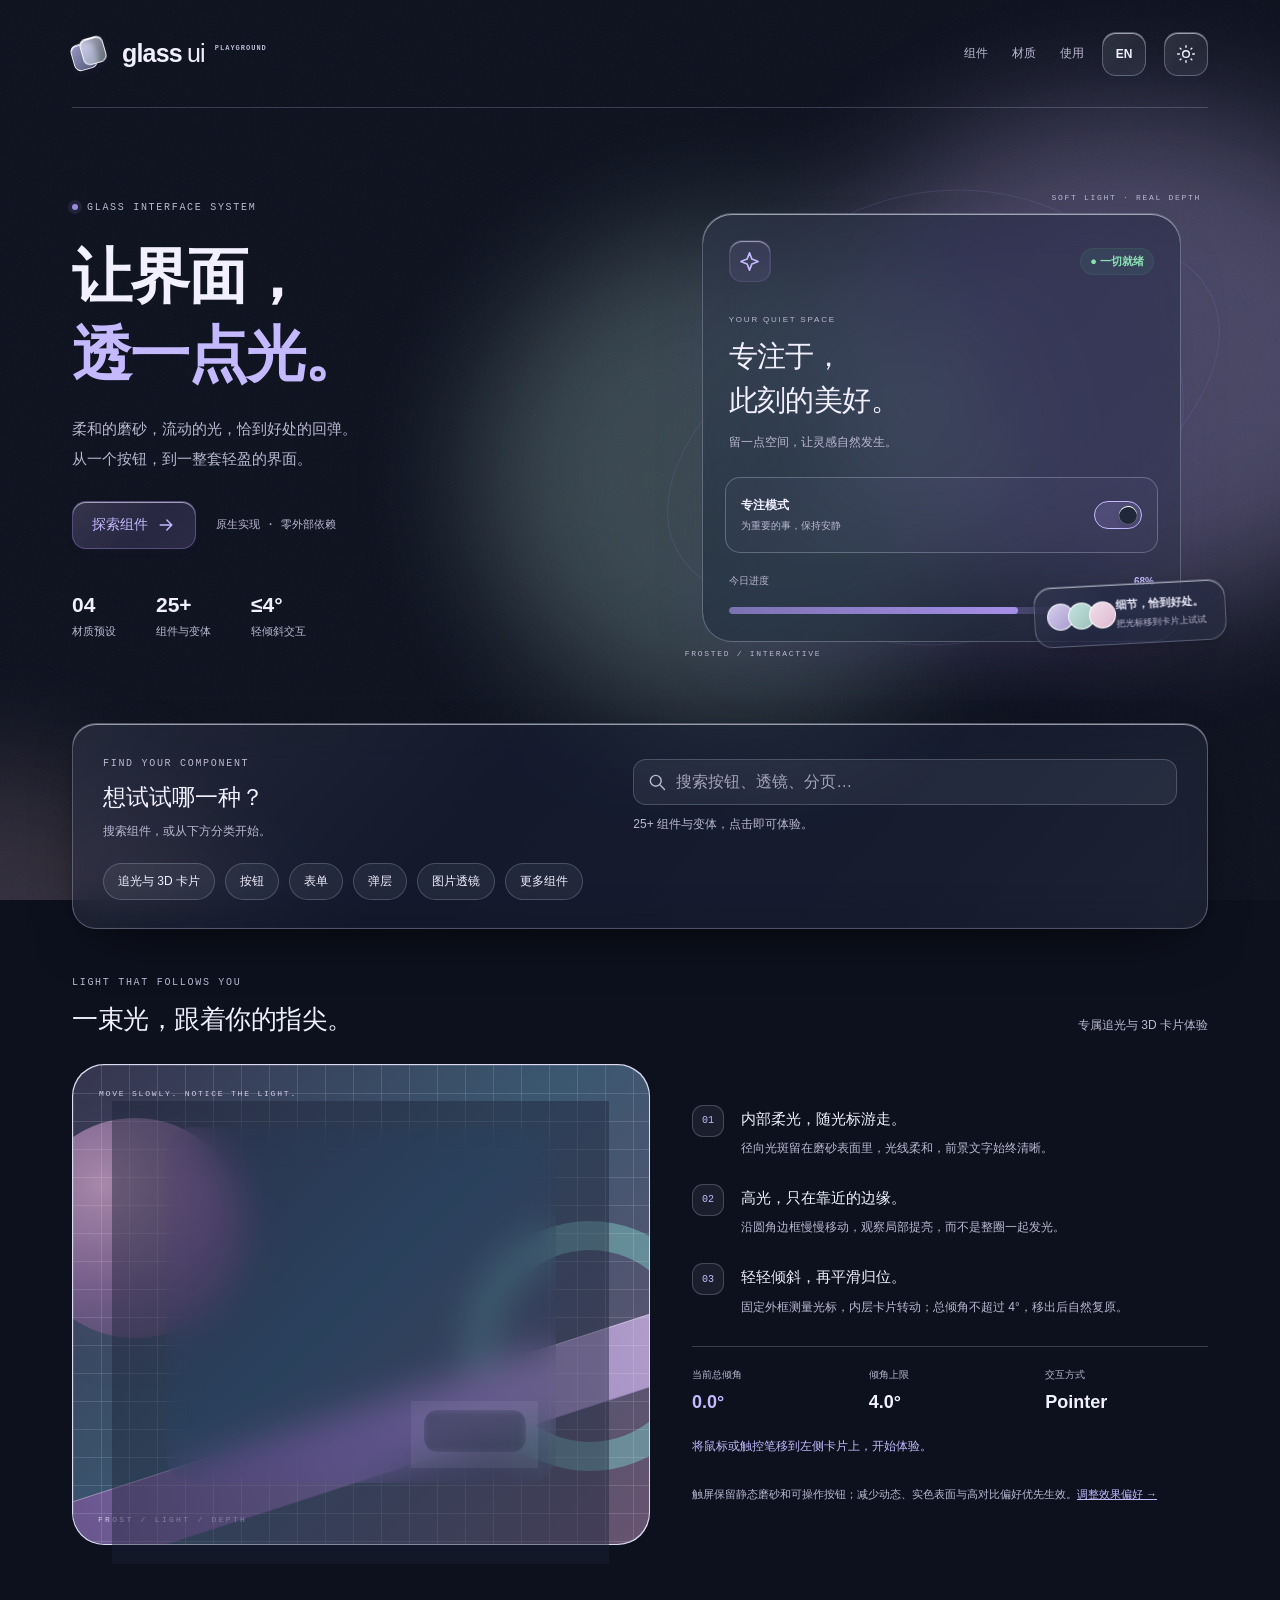
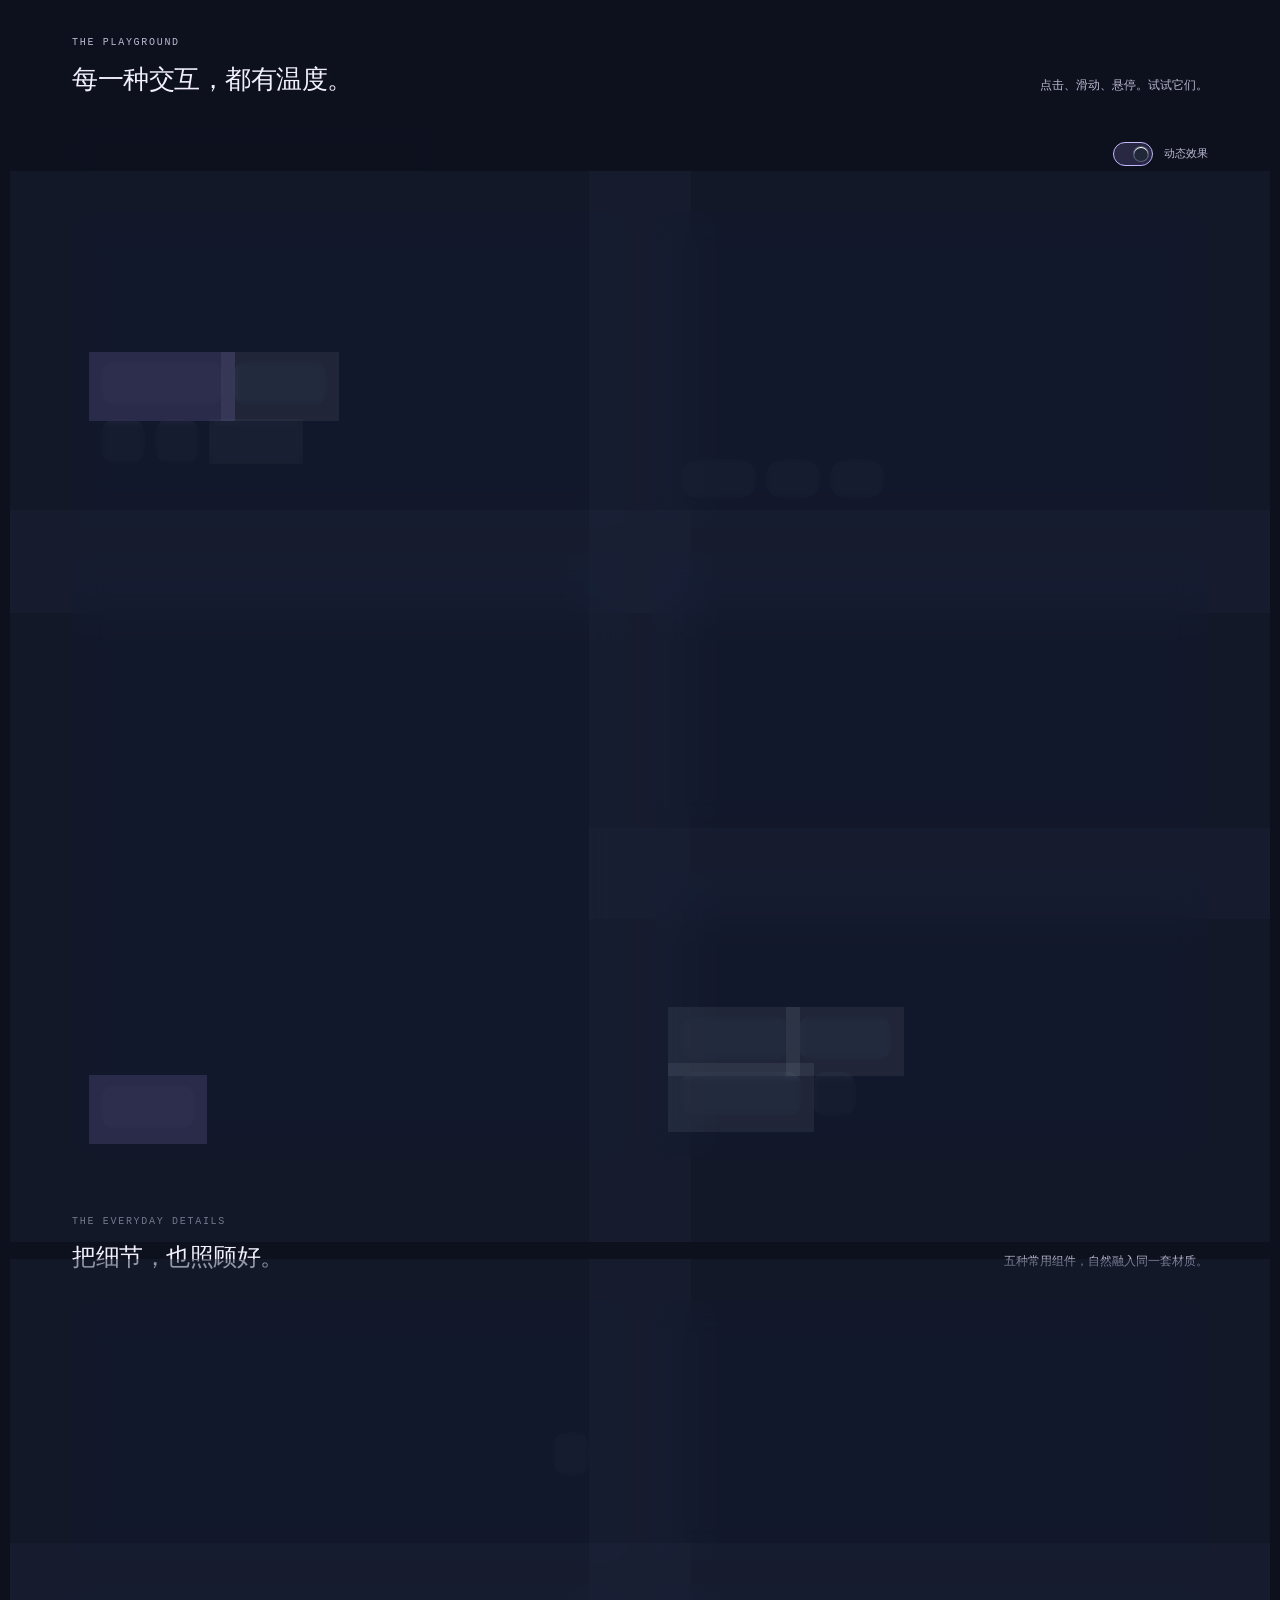
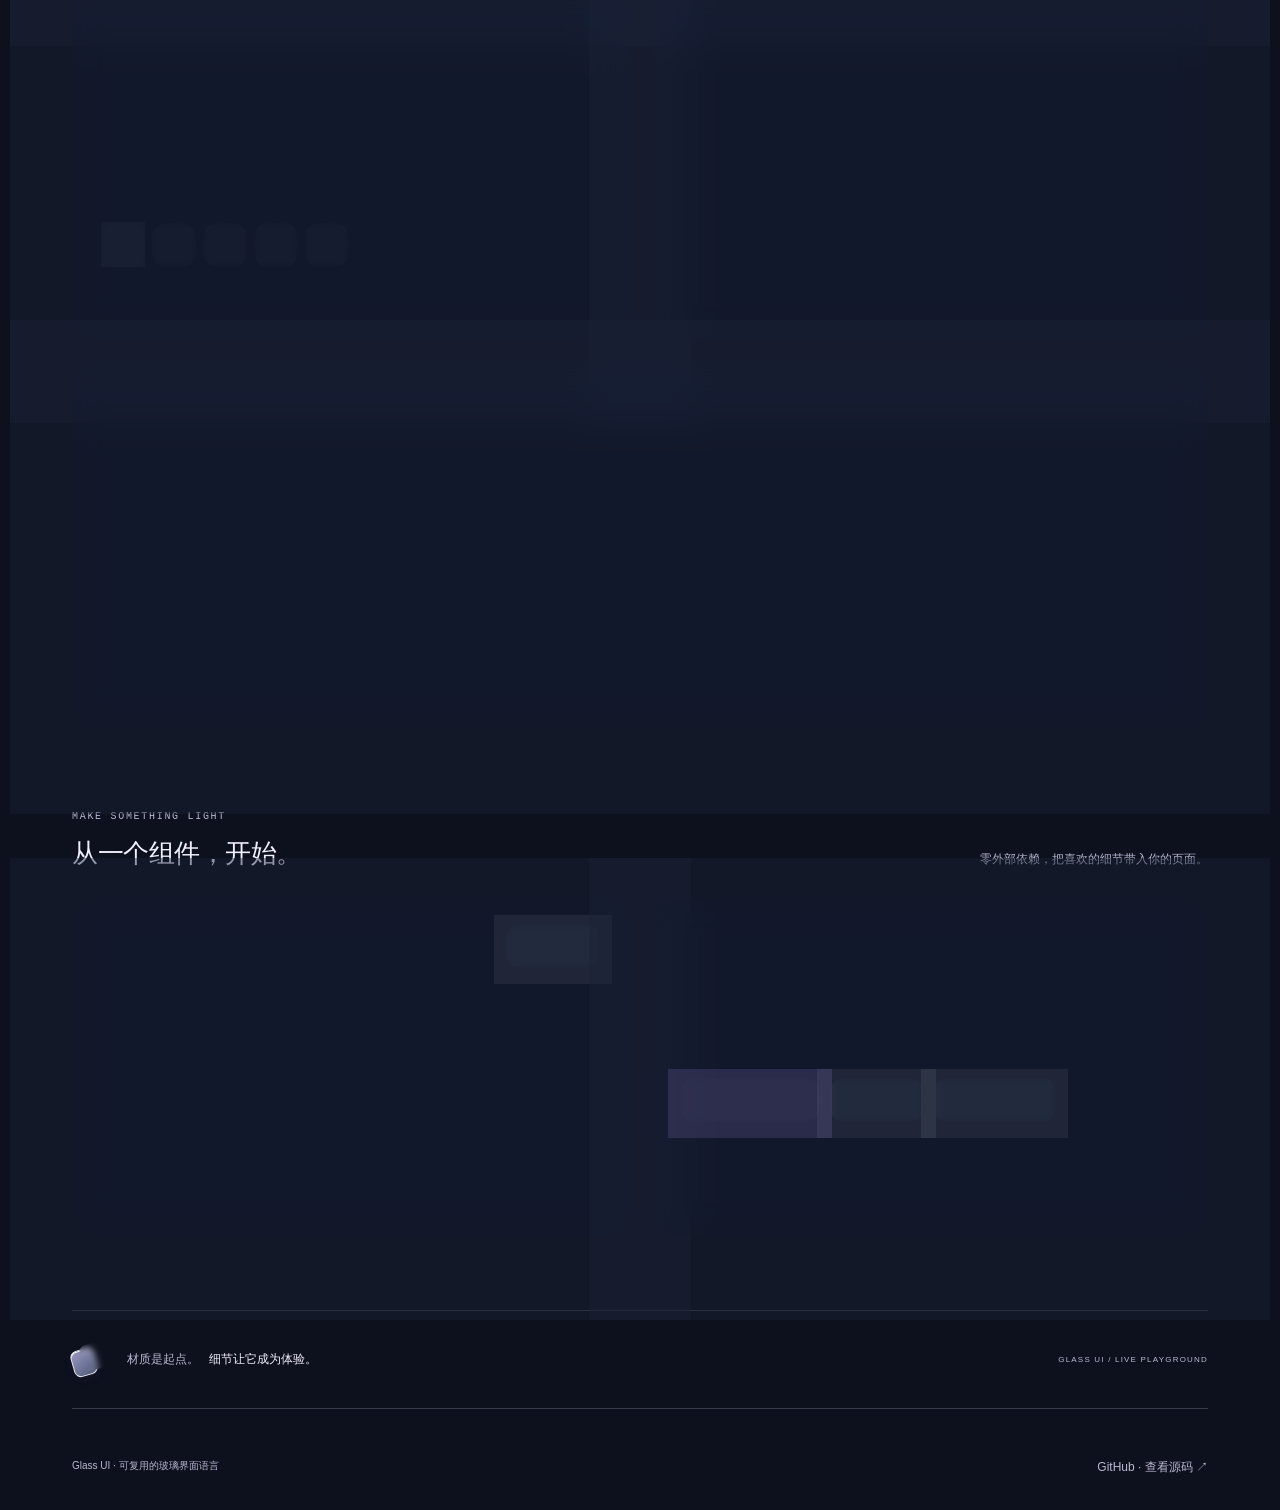
==== commit 4a698d7f: "Add settings navigation capsule and sidebar drawer presets" ====
--- a/docs/index.html
+++ b/docs/index.html
@@ -14,7 +14,7 @@
   <script src="glass.js" defer></script>
   <script src="image-lens.js" defer></script>
   <script src="demo.js" defer></script>
-  <script src="locale.js?v=20261121-dark-glass" defer></script>
+  <script src="locale.js?v=20261121-presets" defer></script>
   <script src="site.js?v=20261121-dark-glass" defer></script>
 </head>
 <body>
@@ -164,7 +164,7 @@
 
 &lt;button class="g-button g-button--primary"&gt;
   Hello, glass.
-&lt;/button&gt;</code></pre><p id="copy-status" class="g-hint" role="status" aria-live="polite">代码使用本展示站的 glass.css。</p></section><section class="glass specimen"><h3>轻盈，也有分寸。</h3><p>用材质建立层次，用明确状态保持可用。</p><div class="token-list"><div><span>圆角</span><strong>16–30px</strong></div><div><span>模糊</span><strong>6–18px</strong></div><div><span>卡片倾角</span><strong>≤4°</strong></div></div><div class="row wrap"><a class="g-button g-button--primary" href="https://github.com/aivos-xie/glass-ui" target="_blank" rel="noopener">查看站点源码 ↗</a><a class="g-button" href="glass.css" download>下载样式</a></div><p class="usage-note">图片透镜折射仅针对已知图片，实际效果随浏览器而异；基础磨砂始终独立可用。</p></section></div></section>
+&lt;/button&gt;</code></pre><p id="copy-status" class="g-hint" role="status" aria-live="polite">代码使用本展示站的 glass.css。</p></section><section class="glass specimen"><h3>轻盈，也有分寸。</h3><p>用材质建立层次，用明确状态保持可用。</p><div class="token-list"><div><span>圆角</span><strong>16–30px</strong></div><div><span>模糊</span><strong>6–18px</strong></div><div><span>卡片倾角</span><strong>≤4°</strong></div></div><div class="row wrap"><a class="g-button g-button--primary" href="https://github.com/aivos-xie/glass-ui" target="_blank" rel="noopener">查看站点源码 ↗</a><a class="g-button" href="glass.css" download>下载样式</a><a class="g-button" href="presets/index.html">试用组件预设</a></div><p class="usage-note">图片透镜折射仅针对已知图片，实际效果随浏览器而异；基础磨砂始终独立可用。</p></section></div></section>
       <section class="closing"><span class="brand-mark" aria-hidden="true"><i></i><i></i></span><p>材质是起点。<strong>细节让它成为体验。</strong></p><span>GLASS UI / LIVE PLAYGROUND</span></section>
     </main>
     <footer><span>Glass UI · 可复用的玻璃界面语言</span><a href="https://github.com/aivos-xie/glass-ui" target="_blank" rel="noopener">GitHub · 查看源码 ↗</a></footer>
--- a/docs/glass.css
+++ b/docs/glass.css
@@ -133,6 +133,7 @@
 .g-segment [role="tab"]:focus-visible { outline-offset: -4px; }
 .g-segment[aria-orientation="vertical"] { flex-direction: column; border-radius: 24px; }
 .g-segment[aria-orientation="vertical"] [role="tab"] { text-align: left; justify-content: flex-start; border-radius: 18px; }
+.g-segment__pill[data-glass-pill-axis="vertical"],
 .g-segment[aria-orientation="vertical"] .g-segment__pill { transform: translateY(var(--g-pill-x, 6px)) scaleX(var(--g-pill-y, 1)); border-radius: 18px; }
 .g-segment [role="tab"]:disabled { opacity: .5; cursor: not-allowed; }
 .g-segment__pill {
